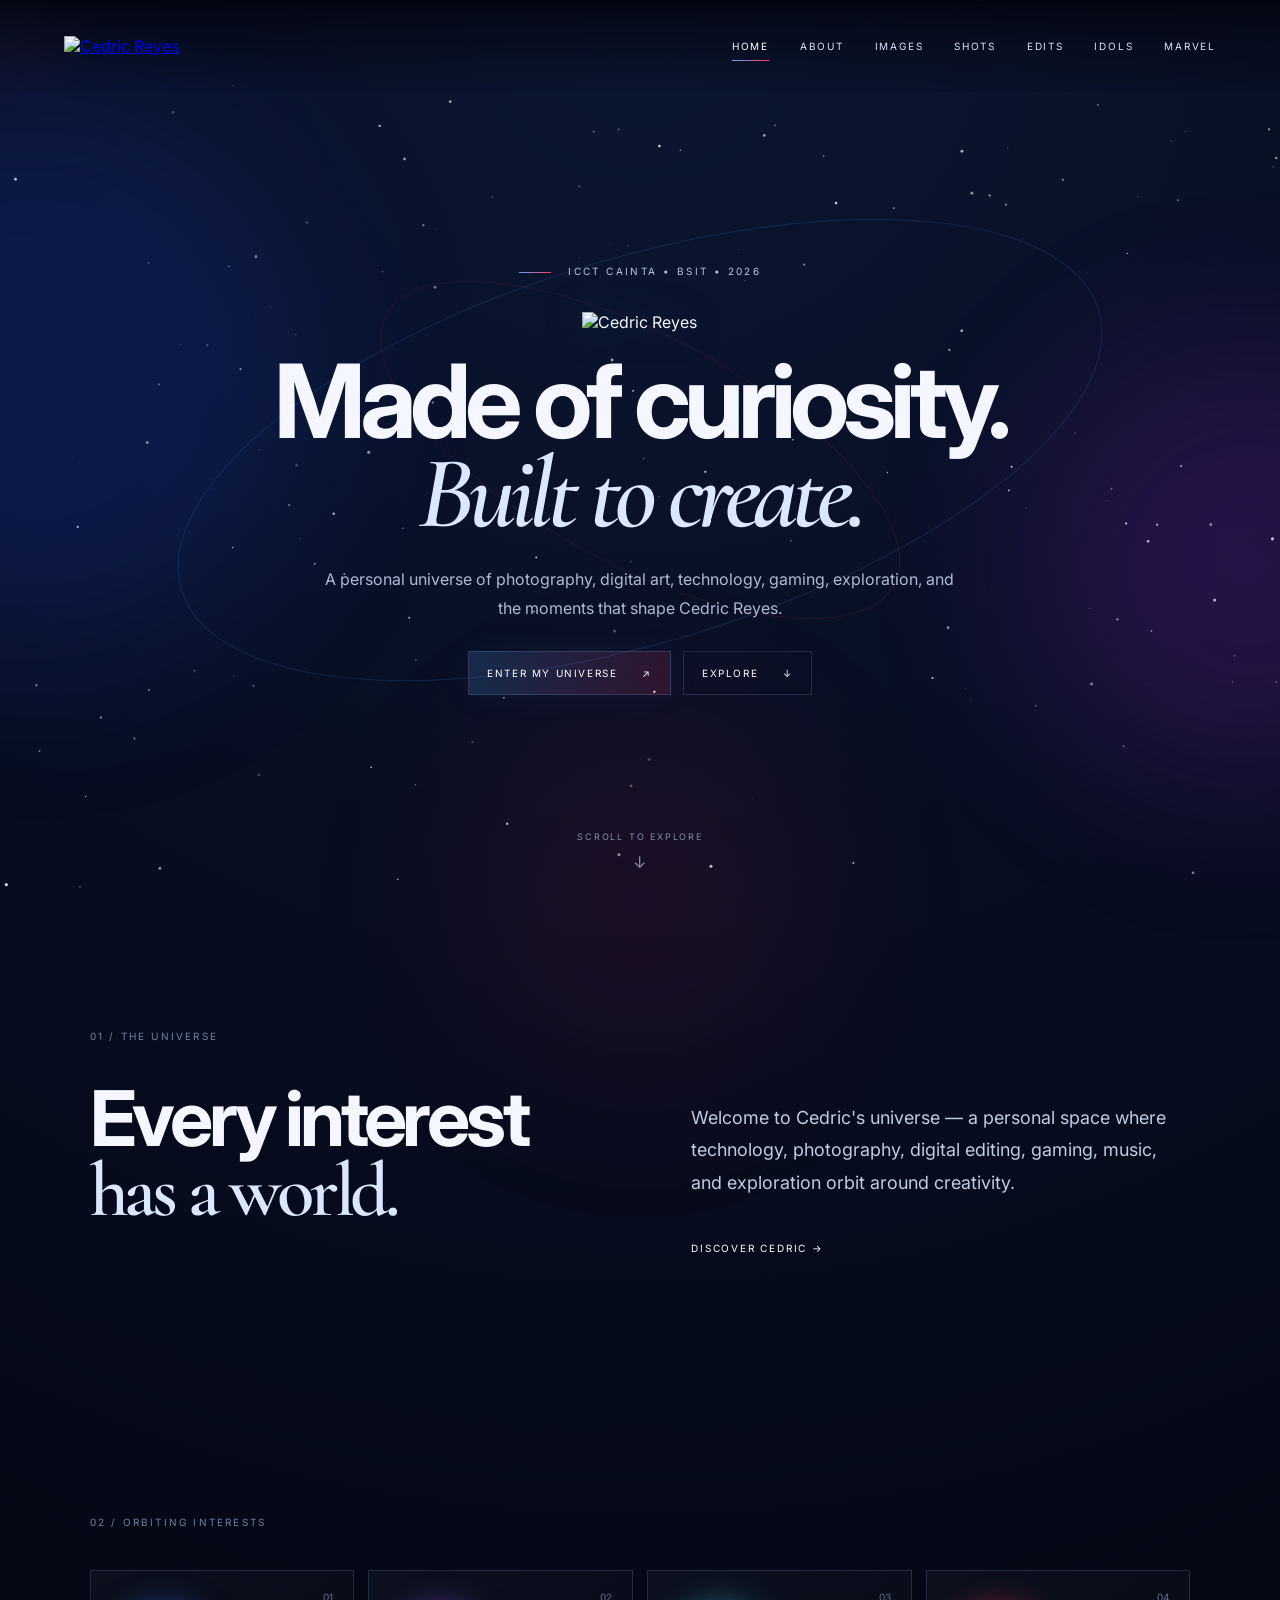
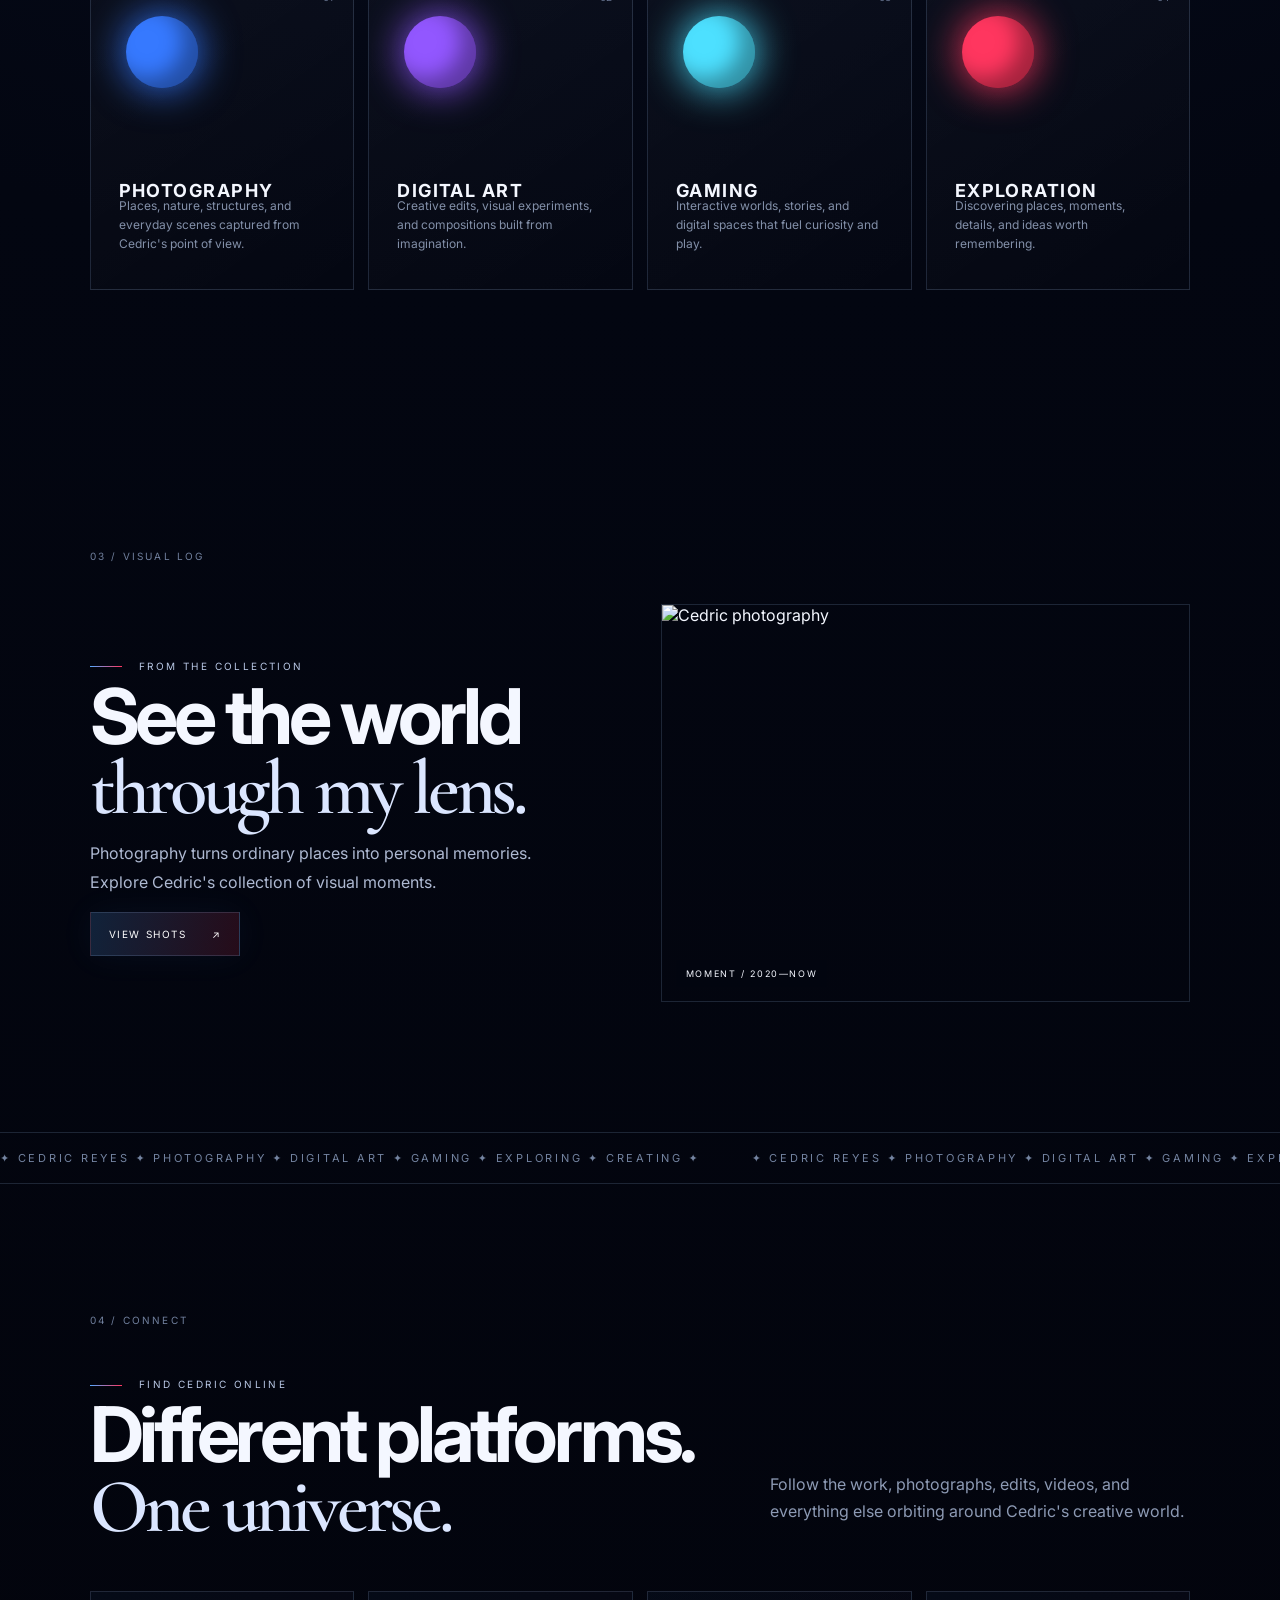
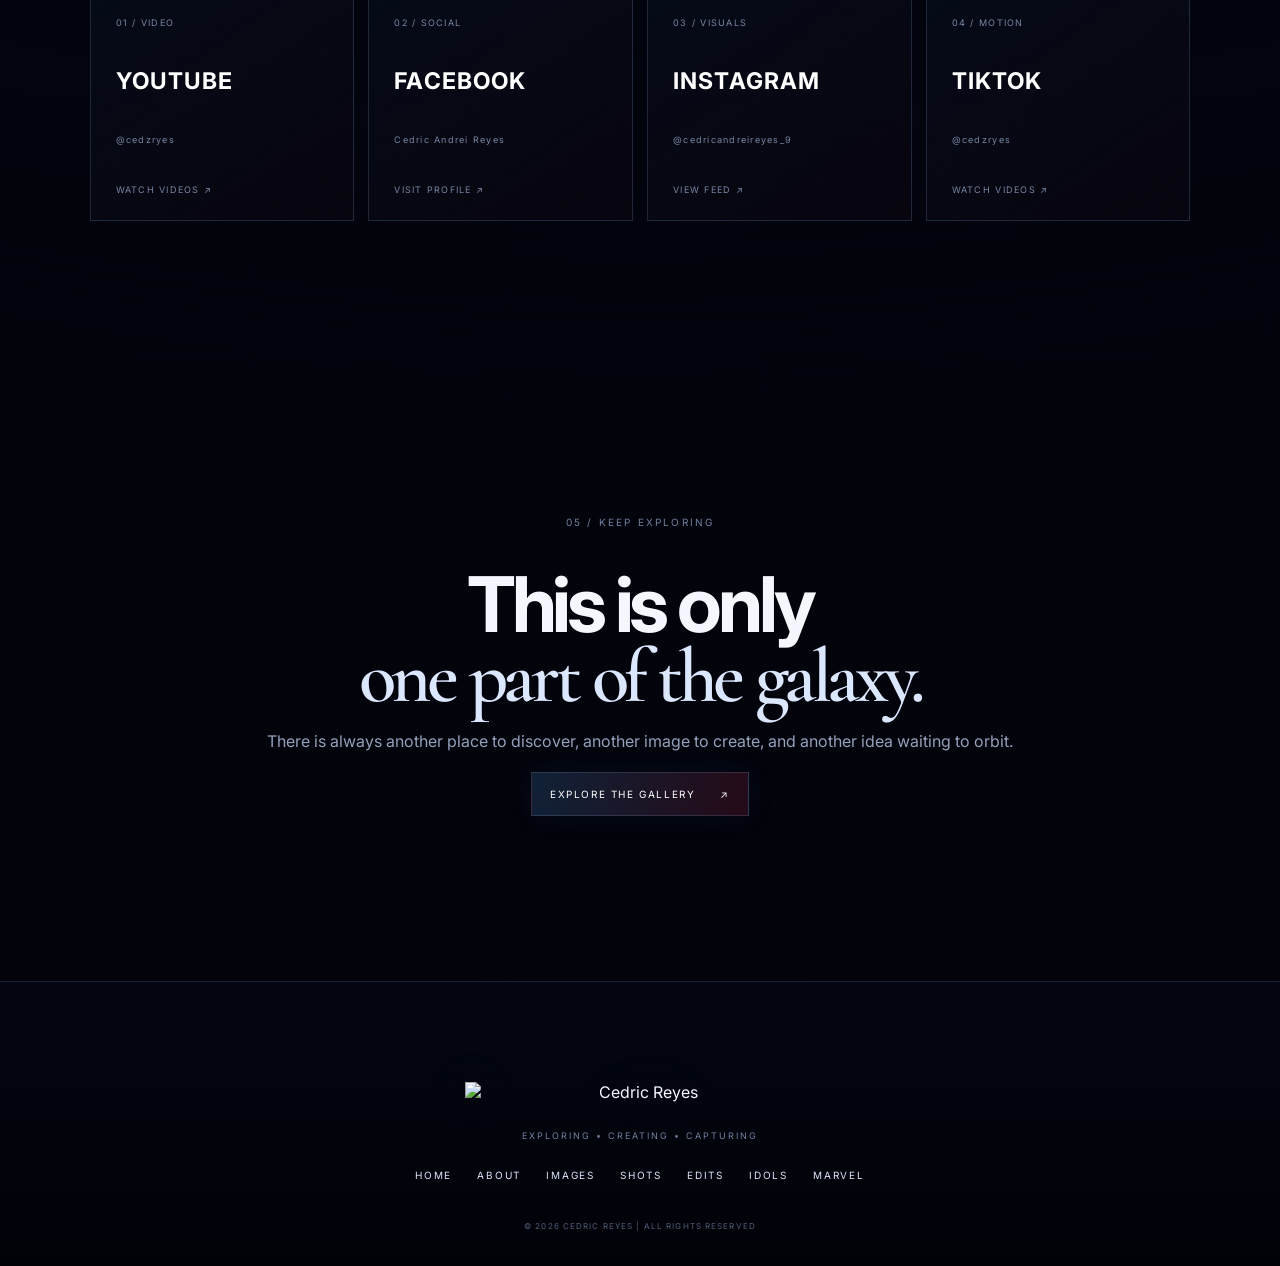
==== index.html @ 67eebc09 "Add files via upload" ====
<!doctype html>
<html lang="en">
<head>
<meta charset="utf-8"><meta name="viewport" content="width=device-width, initial-scale=1">
<meta name="theme-color" content="#030611">
<title>Universe — Cedric Reyes</title>
<meta name="description" content="Cedric Reyes — a cosmic portfolio of photography, digital edits, gaming, and creative work.">
<link rel="stylesheet" href="styles.css">
</head>
<body>
<canvas id="stars"></canvas>
<div class="nebula nebula-a"></div><div class="nebula nebula-b"></div><div class="nebula nebula-c"></div>
<div class="cursor-glow"></div>
<header class="site-header">
<a class="brand" href="index.html"><img src="assets/HEADER-LOGO.png" alt="Cedric Reyes"></a>
<button class="menu-toggle" aria-label="Open menu" aria-expanded="false"><span></span><span></span><span></span></button>
<nav class="nav"><a class="active" href="index.html">HOME</a>
<a class="" href="about.html">ABOUT</a>
<a class="" href="images.html">IMAGES</a>
<a class="" href="shots.html">SHOTS</a>
<a class="" href="edits.html">EDITS</a>
<a class="" href="idols.html">IDOLS</a>
<a class="" href="marvel.html">MARVEL</a></nav>
</header>
<main>
<section class="hero">
<div class="hero-orbit orbit-a"></div><div class="hero-orbit orbit-b"></div>
<div class="hero-content reveal">
<div class="eyebrow"><span></span> ICCT CAINTA • BSIT • 2026</div>
<div class="hero-logo-wrap"><img class="hero-logo" src="assets/HEADER-LOGO.png" alt="Cedric Reyes"></div>
<h1>Made of curiosity.<br><em>Built to create.</em></h1>
<p>A personal universe of photography, digital art, technology, gaming, exploration, and the moments that shape Cedric Reyes.</p>
<div class="hero-actions"><a class="btn btn-primary" href="about.html">ENTER MY UNIVERSE <span>↗</span></a><a class="btn btn-ghost" href="#explore">EXPLORE <span>↓</span></a></div>
</div><div class="scroll-cue">SCROLL TO EXPLORE <span>↓</span></div>
</section>
<section id="explore" class="section intro"><div class="section-kicker reveal">01 / THE UNIVERSE</div>
<div class="split"><div class="reveal"><h2>Every interest<br><span>has a world.</span></h2></div><div class="reveal"><p class="lead">Welcome to Cedric's universe — a personal space where technology, photography, digital editing, gaming, music, and exploration orbit around creativity.</p><a class="text-link" href="about.html">DISCOVER CEDRIC <span>→</span></a></div></div></section>
<section class="section constellation"><div class="section-kicker reveal">02 / ORBITING INTERESTS</div>
<div class="interest-grid">
<article class="interest-card tilt reveal"><div class="planet p-blue"></div><span>01</span><h3>PHOTOGRAPHY</h3><p>Places, nature, structures, and everyday scenes captured from Cedric's point of view.</p></article>
<article class="interest-card tilt reveal"><div class="planet p-purple"></div><span>02</span><h3>DIGITAL ART</h3><p>Creative edits, visual experiments, and compositions built from imagination.</p></article>
<article class="interest-card tilt reveal"><div class="planet p-cyan"></div><span>03</span><h3>GAMING</h3><p>Interactive worlds, stories, and digital spaces that fuel curiosity and play.</p></article>
<article class="interest-card tilt reveal"><div class="planet p-red"></div><span>04</span><h3>EXPLORATION</h3><p>Discovering places, moments, details, and ideas worth remembering.</p></article>
</div></section>
<section class="section feature-photo"><div class="section-kicker reveal">03 / VISUAL LOG</div><div class="feature-wrap">
<div class="feature-copy reveal"><p class="eyebrow"><span></span> FROM THE COLLECTION</p><h2>See the world<br><span>through my lens.</span></h2><p>Photography turns ordinary places into personal memories. Explore Cedric's collection of visual moments.</p><a class="btn btn-primary" href="shots.html">VIEW SHOTS <span>↗</span></a></div>
<div class="feature-image reveal tilt image-trigger" data-caption="CEDRIC / VISUAL LOG"><img src="assets/SHOTS/SHOTS (1).png" alt="Cedric photography"><div class="image-label">MOMENT / 2020—NOW</div></div>
</div></section>
<section class="marquee"><div>✦ CEDRIC REYES ✦ PHOTOGRAPHY ✦ DIGITAL ART ✦ GAMING ✦ EXPLORING ✦ CREATING ✦</div><div aria-hidden="true">✦ CEDRIC REYES ✦ PHOTOGRAPHY ✦ DIGITAL ART ✦ GAMING ✦ EXPLORING ✦ CREATING ✦</div></section>
<section class="section socials-section"><div class="section-kicker reveal">04 / CONNECT</div><div class="socials-heading reveal"><div><p class="eyebrow"><span></span> FIND CEDRIC ONLINE</p><h2>Different platforms.<br><span>One universe.</span></h2></div><p class="socials-lead">Follow the work, photographs, edits, videos, and everything else orbiting around Cedric's creative world.</p></div>
<div class="social-grid">
<a class="social-card tilt reveal" href="https://youtube.com/@cedzryes" target="_blank" rel="noopener"><span>01 / VIDEO</span><b>YOUTUBE</b><small>@cedzryes</small><i>WATCH VIDEOS ↗</i></a>
<a class="social-card tilt reveal" href="https://www.facebook.com/cedricandreireyes.9" target="_blank" rel="noopener"><span>02 / SOCIAL</span><b>FACEBOOK</b><small>Cedric Andrei Reyes</small><i>VISIT PROFILE ↗</i></a>
<a class="social-card tilt reveal" href="https://www.instagram.com/cedricandreireyes_9" target="_blank" rel="noopener"><span>03 / VISUALS</span><b>INSTAGRAM</b><small>@cedricandreireyes_9</small><i>VIEW FEED ↗</i></a>
<a class="social-card tilt reveal" href="https://www.tiktok.com/@cedzryes" target="_blank" rel="noopener"><span>04 / MOTION</span><b>TIKTOK</b><small>@cedzryes</small><i>WATCH VIDEOS ↗</i></a>
</div></section>
<section class="section closing"><div class="closing-inner reveal"><div class="section-kicker">05 / KEEP EXPLORING</div><h2>This is only<br><span>one part of the galaxy.</span></h2><p>There is always another place to discover, another image to create, and another idea waiting to orbit.</p><a class="btn btn-primary" href="images.html">EXPLORE THE GALLERY <span>↗</span></a></div></section>
</main>
<footer class="site-footer">
<div class="footer-orbit"></div>
<img class="footer-logo" src="assets/FOOTER LOGO TRANSPARENT.png" alt="Cedric Reyes">
<p>EXPLORING • CREATING • CAPTURING</p>
<div class="footer-nav"><a class="" href="index.html">HOME</a>
<a class="" href="about.html">ABOUT</a>
<a class="" href="images.html">IMAGES</a>
<a class="" href="shots.html">SHOTS</a>
<a class="" href="edits.html">EDITS</a>
<a class="" href="idols.html">IDOLS</a>
<a class="" href="marvel.html">MARVEL</a></div>
<small>© 2026 CEDRIC REYES | ALL RIGHTS RESERVED</small>
</footer>
<div class="lightbox" id="lightbox" aria-hidden="true">
<button class="lightbox-close" aria-label="Close">×</button>
<button class="lightbox-prev" aria-label="Previous">←</button>
<figure><img src="" alt=""><figcaption></figcaption></figure>
<button class="lightbox-next" aria-label="Next">→</button>
</div>
<script src="script.js"></script>
</body></html>
---- styles.css ----
@import url('https://fonts.googleapis.com/css2?family=Cormorant+Garamond:wght@500;600;700&family=Inter:wght@400;500;600;700;800&display=swap');
:root{--bg:#030611;--bg2:#071229;--text:#f4f7ff;--muted:#aeb9d2;--line:rgba(170,204,255,.16);--blue:#54a9ff;--cyan:#74e5ff;--purple:#9f7cff;--red:#ff365f;--gold:#c9a15b;--ease:cubic-bezier(.2,.75,.2,1)}
*{box-sizing:border-box}html{scroll-behavior:smooth}body{margin:0;background:radial-gradient(circle at 50% 0,#0b1631 0,#030611 42%,#02030a 100%);color:var(--text);font-family:Inter,system-ui,sans-serif;overflow-x:hidden}body:before{content:"";position:fixed;inset:0;pointer-events:none;background:linear-gradient(transparent 96%,rgba(84,169,255,.025) 100%);background-size:100% 5px;opacity:.35;z-index:4}
#stars{position:fixed;inset:0;width:100%;height:100%;z-index:-5}.nebula{position:fixed;border-radius:50%;filter:blur(90px);opacity:.16;pointer-events:none;z-index:-4}.nebula-a{width:45vw;height:45vw;background:#274eff;left:-20vw;top:10vh}.nebula-b{width:35vw;height:35vw;background:#c02cff;right:-15vw;top:38vh}.nebula-c{width:30vw;height:30vw;background:#ff164f;left:35vw;bottom:-15vw;opacity:.08}.cursor-glow{position:fixed;width:220px;height:220px;border-radius:50%;pointer-events:none;z-index:20;background:radial-gradient(circle,rgba(84,169,255,.11),rgba(255,54,95,.04),transparent 70%);transform:translate(-50%,-50%);mix-blend-mode:screen}
.site-header{position:fixed;top:0;left:0;right:0;height:92px;padding:0 5vw;display:flex;align-items:center;justify-content:space-between;background:linear-gradient(180deg,rgba(3,6,17,.94),rgba(3,6,17,.42),transparent);backdrop-filter:blur(12px);z-index:50}.brand{display:block;width:190px}.brand img{width:100%;display:block}.nav{display:flex;align-items:center;gap:clamp(16px,2.4vw,38px)}.nav a,.footer-nav a{font-size:10px;letter-spacing:.18em;color:#dce5fa;text-decoration:none;position:relative}.nav a:after{content:"";position:absolute;left:0;right:0;bottom:-9px;height:1px;background:linear-gradient(90deg,var(--blue),var(--red));transform:scaleX(0);transform-origin:center;transition:.3s}.nav a:hover:after,.nav a.active:after{transform:scaleX(1)}.nav a.active{color:white}.menu-toggle{display:none;background:none;border:0}.menu-toggle span{display:block;width:27px;height:1px;background:#fff;margin:6px}
.hero{min-height:100svh;display:grid;place-items:center;position:relative;padding:150px 7vw 90px;text-align:center;overflow:hidden}.hero-content{max-width:1000px;position:relative;z-index:2}.eyebrow{font-size:10px;letter-spacing:.24em;color:#b8c7e4;text-transform:uppercase}.eyebrow span{display:inline-block;width:32px;height:1px;background:linear-gradient(90deg,var(--blue),var(--red));vertical-align:middle;margin-right:12px}.hero-logo-wrap{width:min(620px,75vw);margin:35px auto 25px}.hero-logo{width:100%;filter:drop-shadow(0 0 22px rgba(84,169,255,.18))}.hero h1,.page-hero h1{font-size:clamp(48px,8vw,112px);line-height:.86;letter-spacing:-.06em;margin:20px 0}.hero h1 em,.page-hero h1 span,h2 span{font-family:"Cormorant Garamond",serif;font-weight:600;color:#dbe6ff}.hero p{max-width:650px;margin:28px auto;color:var(--muted);line-height:1.8}.hero-actions{display:flex;justify-content:center;gap:12px}.btn{display:inline-flex;gap:25px;align-items:center;padding:15px 18px;text-decoration:none;font-size:10px;letter-spacing:.16em;border:1px solid var(--line);color:white;transition:.35s var(--ease)}.btn-primary{background:linear-gradient(100deg,rgba(84,169,255,.18),rgba(255,54,95,.14));box-shadow:0 0 35px rgba(84,169,255,.06)}.btn:hover{transform:translateY(-4px);box-shadow:0 12px 50px rgba(84,169,255,.14),0 0 25px rgba(255,54,95,.08)}.scroll-cue{position:absolute;bottom:28px;left:50%;transform:translateX(-50%);font-size:9px;letter-spacing:.2em;color:#8190aa}.scroll-cue span{display:block;margin-top:10px;font-size:16px}
.hero-orbit{position:absolute;border:1px solid rgba(84,169,255,.15);border-radius:50%;pointer-events:none}.orbit-a{width:75vw;height:30vw;transform:rotate(-17deg);animation:orbitSpin 24s linear infinite}.orbit-b{width:45vw;height:18vw;transform:rotate(28deg);border-color:rgba(255,54,95,.11);animation:orbitSpin 18s linear infinite reverse}@keyframes orbitSpin{to{transform:rotate(360deg)}}
.section{padding:130px 7vw;position:relative}.section-kicker{font-size:10px;letter-spacing:.22em;color:#71809e;margin-bottom:42px}.split{display:grid;grid-template-columns:1fr 1fr;gap:8vw}.split h2,h2{font-size:clamp(42px,6vw,88px);line-height:.9;letter-spacing:-.055em;margin:0}.lead{font-size:18px;line-height:1.8;color:#c1cce1}.text-link{display:inline-block;margin-top:25px;color:#fff;text-decoration:none;font-size:10px;letter-spacing:.18em}.interest-grid{display:grid;grid-template-columns:repeat(4,1fr);gap:14px}.interest-card{min-height:320px;padding:28px;border:1px solid var(--line);background:linear-gradient(145deg,rgba(255,255,255,.035),rgba(255,255,255,.008));position:relative;overflow:hidden;transition:.5s var(--ease)}.interest-card:hover{border-color:rgba(84,169,255,.4);box-shadow:0 0 60px rgba(84,169,255,.08),inset 0 0 50px rgba(255,54,95,.025)}.interest-card>span{position:absolute;right:20px;top:20px;color:#64708b;font-size:10px}.interest-card h3{position:absolute;bottom:70px;left:28px;font-size:18px;letter-spacing:.08em}.interest-card p{position:absolute;left:28px;right:28px;bottom:24px;color:#8390a9;font-size:12px;line-height:1.6}.planet{width:72px;height:72px;border-radius:50%;position:absolute;top:45px;left:35px;box-shadow:inset -15px -10px 20px rgba(0,0,0,.35),0 0 40px currentColor}.p-blue{background:#3679ff;color:#3679ff}.p-purple{background:#9257ff;color:#9257ff}.p-cyan{background:#4de0ff;color:#4de0ff}.p-red{background:#ff365f;color:#ff365f}
.feature-wrap{display:grid;grid-template-columns:1fr 1.1fr;gap:7vw;align-items:center}.feature-copy p:not(.eyebrow){color:#aeb9d2;line-height:1.8}.feature-image{position:relative;border:1px solid var(--line);overflow:hidden}.feature-image img{width:100%;aspect-ratio:4/3;object-fit:cover;display:block;transition:1s var(--ease)}.feature-image:hover img{transform:scale(1.04)}.image-label{position:absolute;bottom:14px;left:14px;font-size:9px;letter-spacing:.18em;background:rgba(3,6,17,.75);padding:8px 10px}.marquee{overflow:hidden;border-block:1px solid var(--line);display:flex;white-space:nowrap;padding:18px 0;color:#7383a0;font-size:11px;letter-spacing:.25em}.marquee div{min-width:max-content;animation:marquee 24s linear infinite;padding-right:4vw}@keyframes marquee{to{transform:translateX(-100%)}}
.socials-heading{display:flex;justify-content:space-between;gap:5vw;align-items:end}.socials-lead{max-width:420px;color:#8d9ab4;line-height:1.7}.social-grid{display:grid;grid-template-columns:repeat(4,1fr);gap:14px;margin-top:50px}.social-card{min-height:230px;padding:25px;border:1px solid var(--line);color:#fff;text-decoration:none;display:flex;flex-direction:column;justify-content:space-between;background:linear-gradient(145deg,rgba(84,169,255,.045),rgba(255,54,95,.025));transition:.4s var(--ease)}.social-card:hover{border-color:rgba(255,54,95,.35);box-shadow:0 0 50px rgba(84,169,255,.08),0 0 50px rgba(255,54,95,.06)}.social-card span,.social-card i,.social-card small{font-size:9px;letter-spacing:.14em;color:#7887a3;font-style:normal}.social-card b{font-size:23px;letter-spacing:.05em}.closing{text-align:center;min-height:70vh;display:grid;place-items:center}.closing-inner{max-width:800px}.closing p{color:#94a1bb;line-height:1.8}.site-footer{position:relative;padding:100px 6vw 35px;text-align:center;border-top:1px solid var(--line);overflow:hidden;background:linear-gradient(180deg,#030611,#010208)}.footer-logo{width:min(350px,70vw);max-height:90px;object-fit:contain;margin:auto;display:block;filter:drop-shadow(0 0 25px rgba(84,169,255,.12))}.site-footer>p{font-size:9px;letter-spacing:.22em;color:#71809e;margin:28px 0}.footer-nav{display:flex;justify-content:center;gap:25px;flex-wrap:wrap}.site-footer small{display:block;margin-top:40px;color:#526079;font-size:8px;letter-spacing:.14em}
.page-hero{min-height:72vh;display:flex;align-items:end;padding:180px 7vw 90px;position:relative}.page-hero-copy{max-width:950px}.page-hero p{max-width:680px;color:#9eabc3;line-height:1.8;font-size:17px}.page-hero.compact{min-height:58vh}.about-profile{display:grid;grid-template-columns:.8fr 1.2fr;gap:8vw;align-items:center}.about-photo-placeholder{aspect-ratio:4/5;border:1px solid var(--line);display:grid;place-items:center;position:relative;overflow:hidden;background:radial-gradient(circle at 50% 40%,rgba(84,169,255,.13),transparent 45%),linear-gradient(140deg,rgba(255,255,255,.03),transparent)}.about-photo-placeholder:before{content:"";position:absolute;width:70%;aspect-ratio:1;border:1px solid rgba(84,169,255,.18);border-radius:50%;animation:orbitSpin 16s linear infinite}.about-photo-placeholder span{font-size:11px;letter-spacing:.25em}.about-photo-placeholder small{position:absolute;bottom:25px;color:#687894;font-size:8px;letter-spacing:.18em}.scan{position:absolute;left:0;right:0;height:1px;background:linear-gradient(90deg,transparent,var(--red),var(--blue),transparent);animation:scan 4s ease-in-out infinite}@keyframes scan{0%,100%{top:10%;opacity:0}20%,80%{opacity:1}50%{top:90%}}.about-info h2{margin:20px 0}.fact-grid{display:grid;grid-template-columns:1fr 1fr;gap:1px;background:var(--line);margin-top:35px}.fact-grid div{background:#050916;padding:18px}.fact-grid small{display:block;color:#61708e;font-size:8px;letter-spacing:.18em;margin-bottom:8px}.fact-grid b{font-size:12px}.tag-cloud{display:flex;gap:10px;flex-wrap:wrap}.tag-cloud span{border:1px solid var(--line);padding:16px 20px;color:#b8c5dc;font-size:10px;letter-spacing:.16em;background:rgba(255,255,255,.02)}
.gallery-section{padding-top:20px}.gallery-grid{display:grid;grid-template-columns:repeat(3,1fr);gap:14px}.gallery-card{margin:0;position:relative;overflow:hidden;border:1px solid var(--line);background:#050814;min-height:300px}.gallery-card img{width:100%;height:100%;min-height:300px;object-fit:cover;display:block;transition:1s var(--ease)}.gallery-card:hover img{transform:scale(1.06)}.gallery-card:after{content:"";position:absolute;inset:-30%;background:linear-gradient(110deg,transparent 40%,rgba(84,169,255,.18) 48%,rgba(255,54,95,.16) 52%,transparent 60%);transform:translateX(-70%) rotate(8deg);transition:.9s}.gallery-card:hover:after{transform:translateX(70%) rotate(8deg)}.gallery-card figcaption{position:absolute;left:16px;right:16px;bottom:14px;z-index:2;display:flex;justify-content:space-between;align-items:end;text-shadow:0 2px 15px #000}.gallery-card figcaption span{font-size:8px;letter-spacing:.15em;color:#c3cee3}.gallery-card figcaption b{font-size:13px}.marvel-grid .gallery-card:first-child{grid-column:span 2;grid-row:span 2}.marvel-grid .gallery-card:first-child img{min-height:620px}.idols-hero{align-items:center}.idols-hero-art{width:min(760px,85vw);margin:45px auto 0;border:1px solid var(--line);overflow:hidden}.idols-hero-art img{width:100%;display:block}.idols-duo{display:grid;grid-template-columns:1fr 1fr;gap:14px;margin-top:60px}.idol-card{position:relative;min-height:650px;overflow:hidden;border:1px solid var(--line)}.idol-card img{position:absolute;inset:0;width:100%;height:100%;object-fit:cover;transition:1s var(--ease)}.idol-card:after{content:"";position:absolute;inset:0;background:linear-gradient(180deg,transparent 35%,rgba(0,0,0,.85));}.idol-card:hover img{transform:scale(1.04)}.idol-card>div{position:absolute;z-index:2;left:30px;right:30px;bottom:28px}.idol-card span{font-size:9px;letter-spacing:.16em;color:#a9b6cc}.idol-card h3{font-size:clamp(42px,5vw,75px);line-height:.8;letter-spacing:-.05em;margin:18px 0}.idol-card h3 em{font-family:"Cormorant Garamond",serif;color:#d9e2f5}.idol-card p{color:#a9b6cc;line-height:1.6;max-width:500px}.idol-quote{min-height:65vh;display:grid;place-items:center;text-align:center}.idol-quote blockquote{font-family:"Cormorant Garamond",serif;font-size:clamp(45px,7vw,95px);line-height:.9;margin:20px 0}.idol-quote em{color:#d9e2f5}.idol-quote p{color:#8e9bb3}
.lightbox{position:fixed;inset:0;background:rgba(1,3,10,.94);backdrop-filter:blur(18px);display:none;place-items:center;z-index:100;padding:50px}.lightbox.open{display:grid;animation:fadeIn .25s ease}.lightbox figure{max-width:90vw;max-height:86vh;margin:0;position:relative}.lightbox img{max-width:90vw;max-height:80vh;display:block;object-fit:contain;box-shadow:0 0 0 1px rgba(84,169,255,.2),0 0 70px rgba(84,169,255,.13),0 0 70px rgba(255,54,95,.1)}.lightbox figcaption{text-align:center;color:#b9c6dd;font-size:10px;letter-spacing:.16em;margin-top:15px}.lightbox button{position:absolute;border:1px solid var(--line);background:rgba(3,6,17,.7);color:#fff;width:44px;height:44px;z-index:3;cursor:pointer}.lightbox-close{right:25px;top:25px;font-size:26px}.lightbox-prev{left:25px;top:50%;font-size:20px}.lightbox-next{right:25px;top:50%;font-size:20px}
.reveal{opacity:0;transform:translateY(35px);transition:1s var(--ease)}.reveal.visible{opacity:1;transform:none}.tilt{transform-style:preserve-3d}.clicked{animation:energyClick .7s ease both}@keyframes energyClick{0%{filter:drop-shadow(0 0 0 rgba(84,169,255,0))}25%{filter:drop-shadow(-8px 0 24px rgba(84,169,255,.85)) drop-shadow(8px 0 24px rgba(255,54,95,.75));transform:scale(1.025)}60%{filter:drop-shadow(-14px 0 48px rgba(84,169,255,.65)) drop-shadow(14px 0 48px rgba(255,54,95,.6));transform:scale(1.01)}100%{filter:none;transform:none}}
@media(max-width:1000px){.nav{gap:16px}.brand{width:155px}.interest-grid,.social-grid{grid-template-columns:1fr 1fr}.gallery-grid{grid-template-columns:1fr 1fr}.about-profile{grid-template-columns:1fr}.feature-wrap{grid-template-columns:1fr}.socials-heading{display:block}.socials-lead{margin-top:25px}}
@media(max-width:680px){.site-header{height:100px;padding:0 20px}.brand{width:205px;max-width:72vw}.menu-toggle{display:block;z-index:3}.nav{position:fixed;inset:0;background:rgba(2,4,12,.97);display:flex;flex-direction:column;justify-content:center;align-items:center;gap:25px;transform:translateY(-100%);transition:.5s var(--ease)}.nav.open{transform:none}.nav a{font-size:14px}.hero{padding:155px 24px 80px}.hero-logo-wrap{width:90vw}.hero h1{font-size:56px}.hero p{font-size:14px}.section{padding:90px 22px}.split,.interest-grid,.social-grid,.gallery-grid,.idols-duo{grid-template-columns:1fr}.interest-card{min-height:280px}.feature-wrap{gap:40px}.page-hero{min-height:62vh;padding:150px 22px 70px}.page-hero h1{font-size:56px}.about-photo{order:2}.fact-grid{grid-template-columns:1fr}.gallery-card,.gallery-card img{min-height:380px}.marvel-grid .gallery-card:first-child{grid-column:auto;grid-row:auto}.marvel-grid .gallery-card:first-child img{min-height:380px}.idol-card{min-height:560px}.lightbox{padding:20px}.lightbox-prev{left:10px}.lightbox-next{right:10px}.lightbox-close{right:10px;top:10px}}
@media(prefers-reduced-motion:reduce){*,*:before,*:after{animation-duration:.01ms!important;transition-duration:.01ms!important;scroll-behavior:auto!important}}
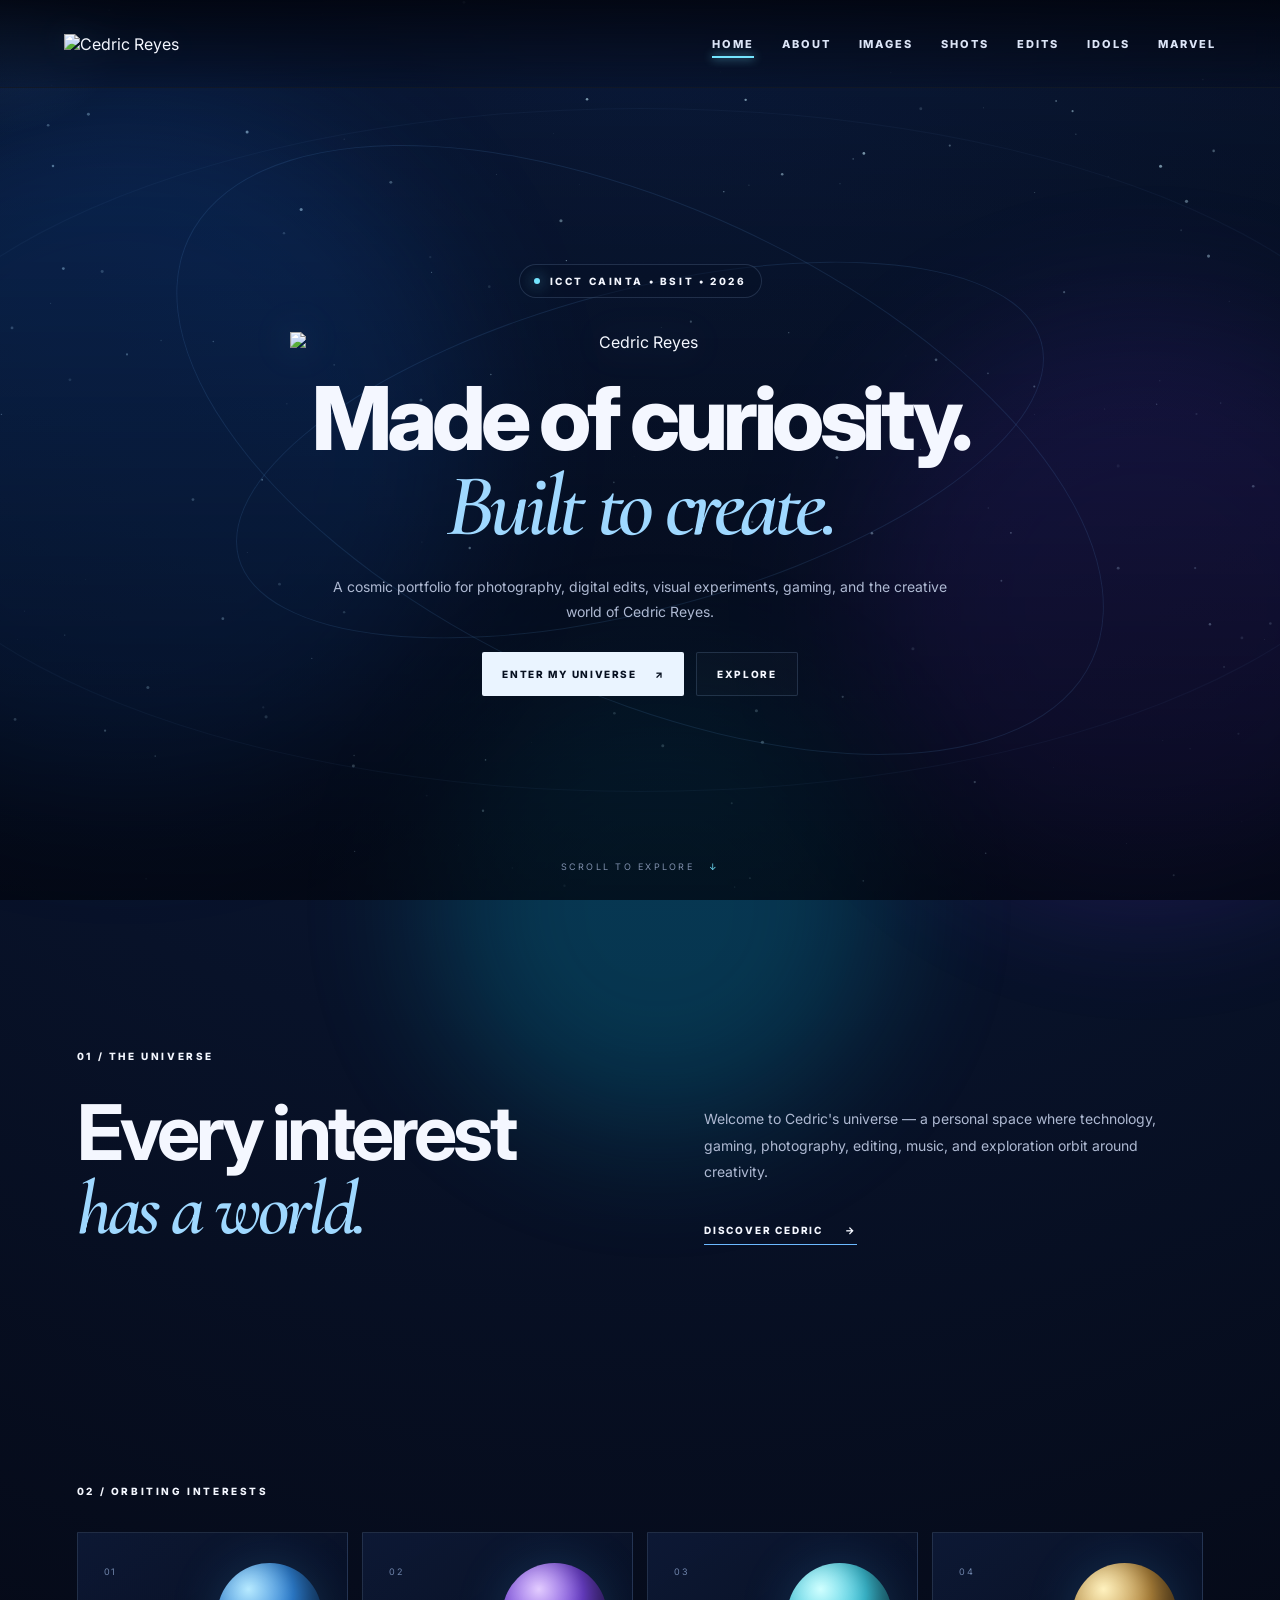
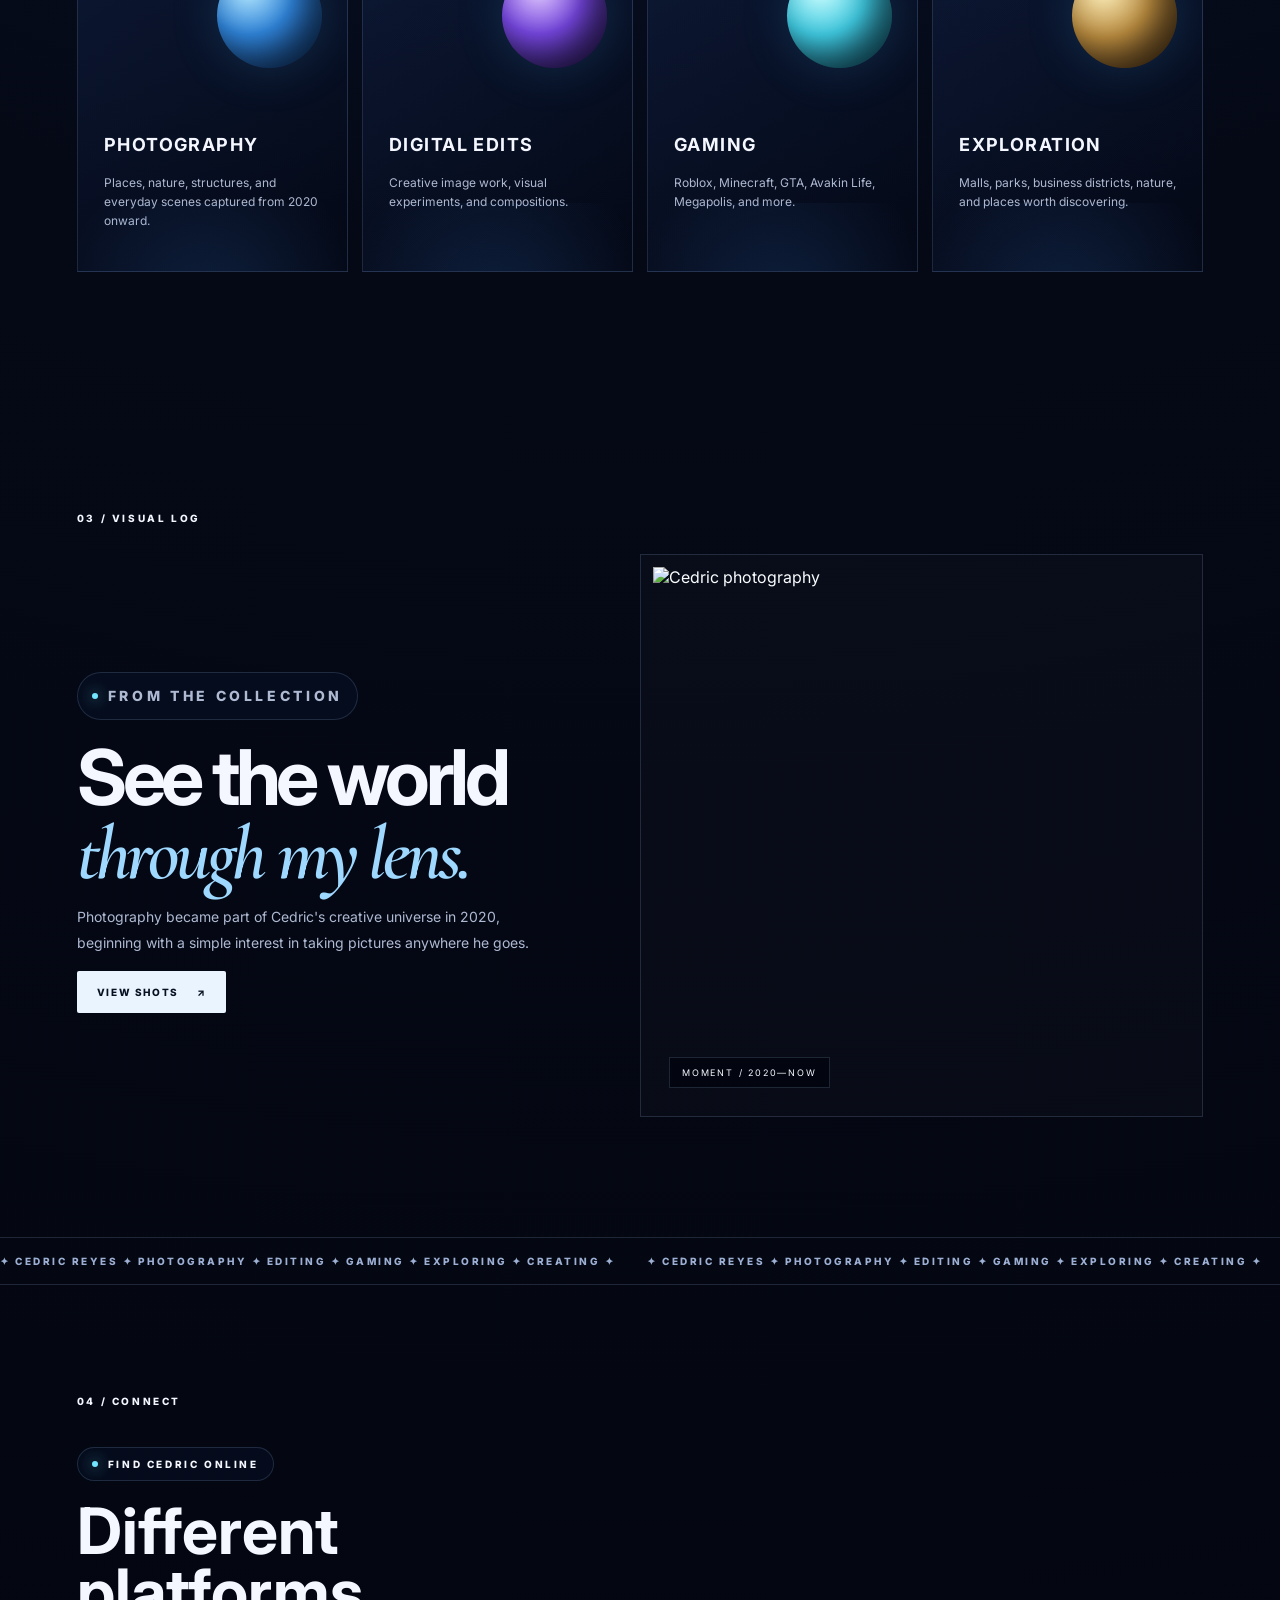
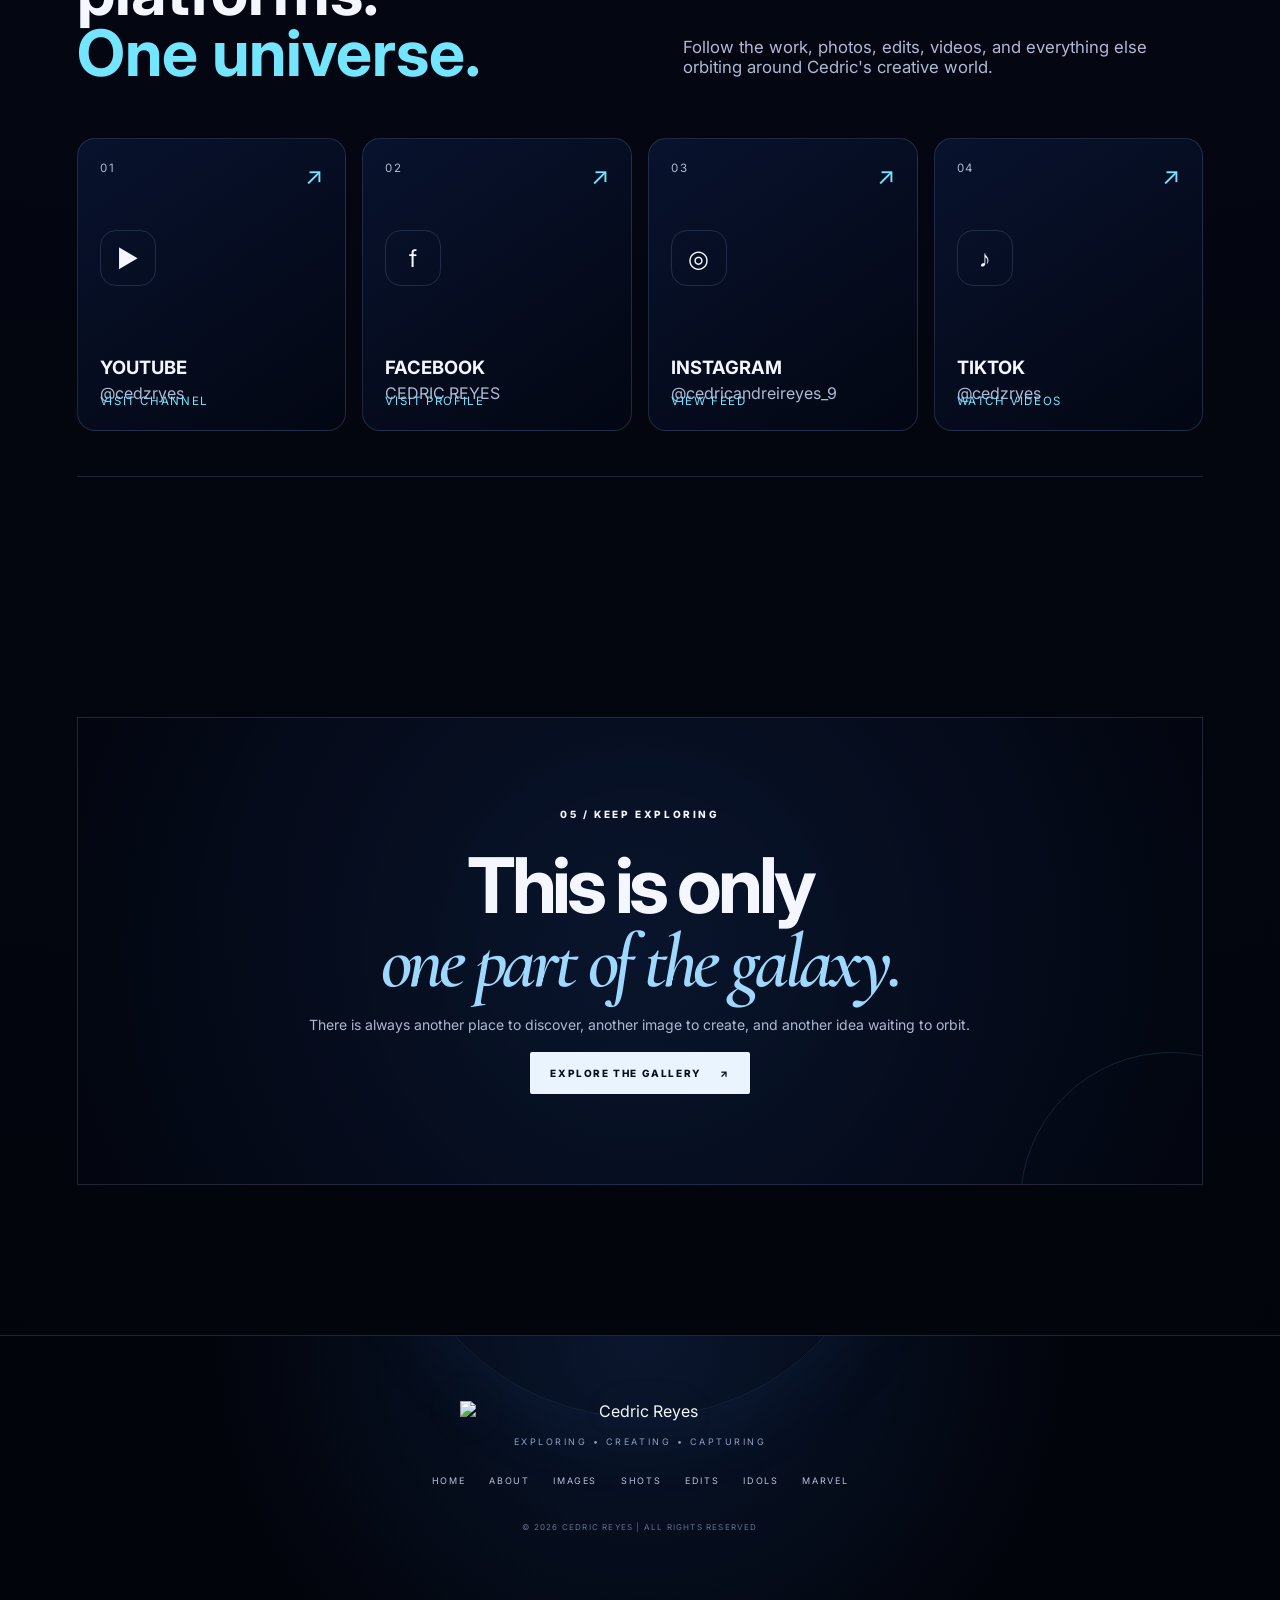
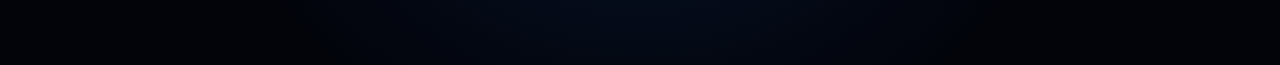
==== commit 2aa6354d: "Add files via upload" ====
--- a/index.html
+++ b/index.html
@@ -1,9 +1,10 @@
 <!doctype html>
 <html lang="en">
 <head>
-<meta charset="utf-8"><meta name="viewport" content="width=device-width, initial-scale=1">
-<meta name="theme-color" content="#030611">
-<title>Universe — Cedric Reyes</title>
+<meta charset="utf-8">
+<meta name="viewport" content="width=device-width, initial-scale=1">
+<meta name="theme-color" content="#050816">
+<title>Cedric Reyes — Universe</title>
 <meta name="description" content="Cedric Reyes — a cosmic portfolio of photography, digital edits, gaming, and creative work.">
 <link rel="stylesheet" href="styles.css">
 </head>
@@ -11,69 +12,147 @@
 <canvas id="stars"></canvas>
 <div class="nebula nebula-a"></div><div class="nebula nebula-b"></div><div class="nebula nebula-c"></div>
 <div class="cursor-glow"></div>
+
 <header class="site-header">
-<a class="brand" href="index.html"><img src="assets/HEADER-LOGO.png" alt="Cedric Reyes"></a>
-<button class="menu-toggle" aria-label="Open menu" aria-expanded="false"><span></span><span></span><span></span></button>
-<nav class="nav"><a class="active" href="index.html">HOME</a>
-<a class="" href="about.html">ABOUT</a>
-<a class="" href="images.html">IMAGES</a>
-<a class="" href="shots.html">SHOTS</a>
-<a class="" href="edits.html">EDITS</a>
-<a class="" href="idols.html">IDOLS</a>
-<a class="" href="marvel.html">MARVEL</a></nav>
+  <a class="brand" href="index.html" aria-label="Cedric Reyes home">
+    <img src="assets/header-logo.svg" alt="Cedric Reyes">
+  </a>
+  <button class="menu-toggle" aria-label="Open menu" aria-expanded="false"><span></span><span></span><span></span></button>
+  <nav class="nav">
+    <a class="active" href="index.html">HOME</a>
+    <a href="about.html">ABOUT</a>
+    <a href="images.html">IMAGES</a>
+    <a href="shots.html">SHOTS</a>
+    <a href="edits.html">EDITS</a>
+    <a href="idols.html">IDOLS</a>
+    <a href="marvel.html">MARVEL</a>
+  </nav>
 </header>
+
 <main>
 <section class="hero">
-<div class="hero-orbit orbit-a"></div><div class="hero-orbit orbit-b"></div>
-<div class="hero-content reveal">
-<div class="eyebrow"><span></span> ICCT CAINTA • BSIT • 2026</div>
-<div class="hero-logo-wrap"><img class="hero-logo" src="assets/HEADER-LOGO.png" alt="Cedric Reyes"></div>
-<h1>Made of curiosity.<br><em>Built to create.</em></h1>
-<p>A personal universe of photography, digital art, technology, gaming, exploration, and the moments that shape Cedric Reyes.</p>
-<div class="hero-actions"><a class="btn btn-primary" href="about.html">ENTER MY UNIVERSE <span>↗</span></a><a class="btn btn-ghost" href="#explore">EXPLORE <span>↓</span></a></div>
-</div><div class="scroll-cue">SCROLL TO EXPLORE <span>↓</span></div>
+  <div class="hero-orbit orbit-1"></div><div class="hero-orbit orbit-2"></div>
+  <div class="hero-content reveal">
+    <div class="eyebrow"><span></span> ICCT CAINTA • BSIT • 2026</div>
+    <img class="hero-logo" src="assets/header-logo.svg" alt="Cedric Reyes">
+    <h1>Made of curiosity.<br><em>Built to create.</em></h1>
+    <p>A cosmic portfolio for photography, digital edits, visual experiments, gaming, and the creative world of Cedric Reyes.</p>
+    <div class="hero-actions">
+      <a class="btn btn-primary" href="about.html">ENTER MY UNIVERSE <span>↗</span></a>
+      <a class="btn btn-ghost" href="#explore">EXPLORE</a>
+    </div>
+  </div>
+  <div class="scroll-cue">SCROLL TO EXPLORE <span>↓</span></div>
 </section>
-<section id="explore" class="section intro"><div class="section-kicker reveal">01 / THE UNIVERSE</div>
-<div class="split"><div class="reveal"><h2>Every interest<br><span>has a world.</span></h2></div><div class="reveal"><p class="lead">Welcome to Cedric's universe — a personal space where technology, photography, digital editing, gaming, music, and exploration orbit around creativity.</p><a class="text-link" href="about.html">DISCOVER CEDRIC <span>→</span></a></div></div></section>
-<section class="section constellation"><div class="section-kicker reveal">02 / ORBITING INTERESTS</div>
-<div class="interest-grid">
-<article class="interest-card tilt reveal"><div class="planet p-blue"></div><span>01</span><h3>PHOTOGRAPHY</h3><p>Places, nature, structures, and everyday scenes captured from Cedric's point of view.</p></article>
-<article class="interest-card tilt reveal"><div class="planet p-purple"></div><span>02</span><h3>DIGITAL ART</h3><p>Creative edits, visual experiments, and compositions built from imagination.</p></article>
-<article class="interest-card tilt reveal"><div class="planet p-cyan"></div><span>03</span><h3>GAMING</h3><p>Interactive worlds, stories, and digital spaces that fuel curiosity and play.</p></article>
-<article class="interest-card tilt reveal"><div class="planet p-red"></div><span>04</span><h3>EXPLORATION</h3><p>Discovering places, moments, details, and ideas worth remembering.</p></article>
-</div></section>
-<section class="section feature-photo"><div class="section-kicker reveal">03 / VISUAL LOG</div><div class="feature-wrap">
-<div class="feature-copy reveal"><p class="eyebrow"><span></span> FROM THE COLLECTION</p><h2>See the world<br><span>through my lens.</span></h2><p>Photography turns ordinary places into personal memories. Explore Cedric's collection of visual moments.</p><a class="btn btn-primary" href="shots.html">VIEW SHOTS <span>↗</span></a></div>
-<div class="feature-image reveal tilt image-trigger" data-caption="CEDRIC / VISUAL LOG"><img src="assets/SHOTS/SHOTS (1).png" alt="Cedric photography"><div class="image-label">MOMENT / 2020—NOW</div></div>
-</div></section>
-<section class="marquee"><div>✦ CEDRIC REYES ✦ PHOTOGRAPHY ✦ DIGITAL ART ✦ GAMING ✦ EXPLORING ✦ CREATING ✦</div><div aria-hidden="true">✦ CEDRIC REYES ✦ PHOTOGRAPHY ✦ DIGITAL ART ✦ GAMING ✦ EXPLORING ✦ CREATING ✦</div></section>
-<section class="section socials-section"><div class="section-kicker reveal">04 / CONNECT</div><div class="socials-heading reveal"><div><p class="eyebrow"><span></span> FIND CEDRIC ONLINE</p><h2>Different platforms.<br><span>One universe.</span></h2></div><p class="socials-lead">Follow the work, photographs, edits, videos, and everything else orbiting around Cedric's creative world.</p></div>
-<div class="social-grid">
-<a class="social-card tilt reveal" href="https://youtube.com/@cedzryes" target="_blank" rel="noopener"><span>01 / VIDEO</span><b>YOUTUBE</b><small>@cedzryes</small><i>WATCH VIDEOS ↗</i></a>
-<a class="social-card tilt reveal" href="https://www.facebook.com/cedricandreireyes.9" target="_blank" rel="noopener"><span>02 / SOCIAL</span><b>FACEBOOK</b><small>Cedric Andrei Reyes</small><i>VISIT PROFILE ↗</i></a>
-<a class="social-card tilt reveal" href="https://www.instagram.com/cedricandreireyes_9" target="_blank" rel="noopener"><span>03 / VISUALS</span><b>INSTAGRAM</b><small>@cedricandreireyes_9</small><i>VIEW FEED ↗</i></a>
-<a class="social-card tilt reveal" href="https://www.tiktok.com/@cedzryes" target="_blank" rel="noopener"><span>04 / MOTION</span><b>TIKTOK</b><small>@cedzryes</small><i>WATCH VIDEOS ↗</i></a>
-</div></section>
-<section class="section closing"><div class="closing-inner reveal"><div class="section-kicker">05 / KEEP EXPLORING</div><h2>This is only<br><span>one part of the galaxy.</span></h2><p>There is always another place to discover, another image to create, and another idea waiting to orbit.</p><a class="btn btn-primary" href="images.html">EXPLORE THE GALLERY <span>↗</span></a></div></section>
+
+<section id="explore" class="section intro">
+  <div class="section-kicker reveal">01 / THE UNIVERSE</div>
+  <div class="split">
+    <div class="reveal">
+      <h2>Every interest<br><span>has a world.</span></h2>
+    </div>
+    <div class="reveal">
+      <p class="lead">Welcome to Cedric's universe — a personal space where technology, gaming, photography, editing, music, and exploration orbit around creativity.</p>
+      <a class="text-link" href="about.html">DISCOVER CEDRIC <span>→</span></a>
+    </div>
+  </div>
+</section>
+
+<section class="section constellation">
+  <div class="section-kicker reveal">02 / ORBITING INTERESTS</div>
+  <div class="interest-grid">
+    <article class="interest-card tilt reveal"><div class="planet planet-blue"></div><span>01</span><h3>PHOTOGRAPHY</h3><p>Places, nature, structures, and everyday scenes captured from 2020 onward.</p></article>
+    <article class="interest-card tilt reveal"><div class="planet planet-purple"></div><span>02</span><h3>DIGITAL EDITS</h3><p>Creative image work, visual experiments, and compositions.</p></article>
+    <article class="interest-card tilt reveal"><div class="planet planet-cyan"></div><span>03</span><h3>GAMING</h3><p>Roblox, Minecraft, GTA, Avakin Life, Megapolis, and more.</p></article>
+    <article class="interest-card tilt reveal"><div class="planet planet-gold"></div><span>04</span><h3>EXPLORATION</h3><p>Malls, parks, business districts, nature, and places worth discovering.</p></article>
+  </div>
+</section>
+
+<section class="section feature-photo">
+  <div class="section-kicker reveal">03 / VISUAL LOG</div>
+  <div class="feature-wrap">
+    <div class="feature-copy reveal">
+      <p class="eyebrow"><span></span> FROM THE COLLECTION</p>
+      <h2>See the world<br><span>through my lens.</span></h2>
+      <p>Photography became part of Cedric's creative universe in 2020, beginning with a simple interest in taking pictures anywhere he goes.</p>
+      <a class="btn btn-primary" href="shots.html">VIEW SHOTS <span>↗</span></a>
+    </div>
+    <div class="feature-image reveal tilt">
+      <img src="assets/feature.png" alt="Cedric photography">
+      <div class="image-label">MOMENT / 2020—NOW</div>
+    </div>
+  </div>
+</section>
+
+<section class="marquee"><div>✦ CEDRIC REYES ✦ PHOTOGRAPHY ✦ EDITING ✦ GAMING ✦ EXPLORING ✦ CREATING ✦</div><div aria-hidden="true">✦ CEDRIC REYES ✦ PHOTOGRAPHY ✦ EDITING ✦ GAMING ✦ EXPLORING ✦ CREATING ✦</div></section>
+
+<section class="section socials-section" id="connect">
+  <div class="section-kicker reveal">04 / CONNECT</div>
+  <div class="socials-heading reveal">
+    <div>
+      <p class="eyebrow"><span></span> FIND CEDRIC ONLINE</p>
+      <h2>Different platforms.<br><span>One universe.</span></h2>
+    </div>
+    <p class="socials-lead">Follow the work, photos, edits, videos, and everything else orbiting around Cedric's creative world.</p>
+  </div>
+
+  <div class="social-grid">
+    <a class="social-card social-youtube reveal tilt" href="https://youtube.com/@cedzryes" target="_blank" rel="noopener noreferrer">
+      <div class="social-card-top"><span class="social-index">01</span><span class="social-arrow">↗</span></div>
+      <div class="social-icon" aria-hidden="true">▶</div>
+      <h3>YOUTUBE</h3>
+      <p>@cedzryes</p>
+      <span class="social-visit">VISIT CHANNEL</span>
+    </a>
+
+    <a class="social-card social-facebook reveal tilt" href="https://www.facebook.com/cedricandreireyes.9" target="_blank" rel="noopener noreferrer">
+      <div class="social-card-top"><span class="social-index">02</span><span class="social-arrow">↗</span></div>
+      <div class="social-icon" aria-hidden="true">f</div>
+      <h3>FACEBOOK</h3>
+      <p>CEDRIC REYES</p>
+      <span class="social-visit">VISIT PROFILE</span>
+    </a>
+
+    <a class="social-card social-instagram reveal tilt" href="https://www.instagram.com/cedricandreireyes_9" target="_blank" rel="noopener noreferrer">
+      <div class="social-card-top"><span class="social-index">03</span><span class="social-arrow">↗</span></div>
+      <div class="social-icon" aria-hidden="true">◎</div>
+      <h3>INSTAGRAM</h3>
+      <p>@cedricandreireyes_9</p>
+      <span class="social-visit">VIEW FEED</span>
+    </a>
+
+    <a class="social-card social-tiktok reveal tilt" href="https://www.tiktok.com/@cedzryes" target="_blank" rel="noopener noreferrer">
+      <div class="social-card-top"><span class="social-index">04</span><span class="social-arrow">↗</span></div>
+      <div class="social-icon" aria-hidden="true">♪</div>
+      <h3>TIKTOK</h3>
+      <p>@cedzryes</p>
+      <span class="social-visit">WATCH VIDEOS</span>
+    </a>
+  </div>
+
+  <div class="social-orbit-line" aria-hidden="true"><span></span><i></i><span></span></div>
+</section>
+
+<section class="section closing">
+  <div class="closing-inner reveal">
+    <div class="section-kicker">05 / KEEP EXPLORING</div>
+
+    <h2>This is only<br><span>one part of the galaxy.</span></h2>
+    <p>There is always another place to discover, another image to create, and another idea waiting to orbit.</p>
+    <a class="btn btn-primary" href="images.html">EXPLORE THE GALLERY <span>↗</span></a>
+  </div>
+</section>
 </main>
+
 <footer class="site-footer">
-<div class="footer-orbit"></div>
-<img class="footer-logo" src="assets/FOOTER LOGO TRANSPARENT.png" alt="Cedric Reyes">
-<p>EXPLORING • CREATING • CAPTURING</p>
-<div class="footer-nav"><a class="" href="index.html">HOME</a>
-<a class="" href="about.html">ABOUT</a>
-<a class="" href="images.html">IMAGES</a>
-<a class="" href="shots.html">SHOTS</a>
-<a class="" href="edits.html">EDITS</a>
-<a class="" href="idols.html">IDOLS</a>
-<a class="" href="marvel.html">MARVEL</a></div>
-<small>© 2026 CEDRIC REYES | ALL RIGHTS RESERVED</small>
+  <div class="footer-stars"></div>
+  <img class="footer-logo" src="assets/footer-logo.svg" alt="Cedric Reyes">
+  <p>EXPLORING • CREATING • CAPTURING</p>
+  <div class="footer-nav"><a href="index.html">HOME</a><a href="about.html">ABOUT</a><a href="images.html">IMAGES</a><a href="shots.html">SHOTS</a><a href="edits.html">EDITS</a><a href="idols.html">IDOLS</a><a href="marvel.html">MARVEL</a></div>
+  <small>© 2026 CEDRIC REYES | ALL RIGHTS RESERVED</small>
 </footer>
-<div class="lightbox" id="lightbox" aria-hidden="true">
-<button class="lightbox-close" aria-label="Close">×</button>
-<button class="lightbox-prev" aria-label="Previous">←</button>
-<figure><img src="" alt=""><figcaption></figcaption></figure>
-<button class="lightbox-next" aria-label="Next">→</button>
-</div>
+
+<div class="lightbox" id="lightbox"><button class="lightbox-close">×</button><img src="" alt=""><div class="lightbox-caption"></div></div>
 <script src="script.js"></script>
-</body></html>+</body>
+</html>
--- a/styles.css
+++ b/styles.css
@@ -1,18 +1,2011 @@
-
 @import url('https://fonts.googleapis.com/css2?family=Cormorant+Garamond:wght@500;600;700&family=Inter:wght@400;500;600;700;800&display=swap');
-:root{--bg:#030611;--bg2:#071229;--text:#f4f7ff;--muted:#aeb9d2;--line:rgba(170,204,255,.16);--blue:#54a9ff;--cyan:#74e5ff;--purple:#9f7cff;--red:#ff365f;--gold:#c9a15b;--ease:cubic-bezier(.2,.75,.2,1)}
-*{box-sizing:border-box}html{scroll-behavior:smooth}body{margin:0;background:radial-gradient(circle at 50% 0,#0b1631 0,#030611 42%,#02030a 100%);color:var(--text);font-family:Inter,system-ui,sans-serif;overflow-x:hidden}body:before{content:"";position:fixed;inset:0;pointer-events:none;background:linear-gradient(transparent 96%,rgba(84,169,255,.025) 100%);background-size:100% 5px;opacity:.35;z-index:4}
-#stars{position:fixed;inset:0;width:100%;height:100%;z-index:-5}.nebula{position:fixed;border-radius:50%;filter:blur(90px);opacity:.16;pointer-events:none;z-index:-4}.nebula-a{width:45vw;height:45vw;background:#274eff;left:-20vw;top:10vh}.nebula-b{width:35vw;height:35vw;background:#c02cff;right:-15vw;top:38vh}.nebula-c{width:30vw;height:30vw;background:#ff164f;left:35vw;bottom:-15vw;opacity:.08}.cursor-glow{position:fixed;width:220px;height:220px;border-radius:50%;pointer-events:none;z-index:20;background:radial-gradient(circle,rgba(84,169,255,.11),rgba(255,54,95,.04),transparent 70%);transform:translate(-50%,-50%);mix-blend-mode:screen}
-.site-header{position:fixed;top:0;left:0;right:0;height:92px;padding:0 5vw;display:flex;align-items:center;justify-content:space-between;background:linear-gradient(180deg,rgba(3,6,17,.94),rgba(3,6,17,.42),transparent);backdrop-filter:blur(12px);z-index:50}.brand{display:block;width:190px}.brand img{width:100%;display:block}.nav{display:flex;align-items:center;gap:clamp(16px,2.4vw,38px)}.nav a,.footer-nav a{font-size:10px;letter-spacing:.18em;color:#dce5fa;text-decoration:none;position:relative}.nav a:after{content:"";position:absolute;left:0;right:0;bottom:-9px;height:1px;background:linear-gradient(90deg,var(--blue),var(--red));transform:scaleX(0);transform-origin:center;transition:.3s}.nav a:hover:after,.nav a.active:after{transform:scaleX(1)}.nav a.active{color:white}.menu-toggle{display:none;background:none;border:0}.menu-toggle span{display:block;width:27px;height:1px;background:#fff;margin:6px}
-.hero{min-height:100svh;display:grid;place-items:center;position:relative;padding:150px 7vw 90px;text-align:center;overflow:hidden}.hero-content{max-width:1000px;position:relative;z-index:2}.eyebrow{font-size:10px;letter-spacing:.24em;color:#b8c7e4;text-transform:uppercase}.eyebrow span{display:inline-block;width:32px;height:1px;background:linear-gradient(90deg,var(--blue),var(--red));vertical-align:middle;margin-right:12px}.hero-logo-wrap{width:min(620px,75vw);margin:35px auto 25px}.hero-logo{width:100%;filter:drop-shadow(0 0 22px rgba(84,169,255,.18))}.hero h1,.page-hero h1{font-size:clamp(48px,8vw,112px);line-height:.86;letter-spacing:-.06em;margin:20px 0}.hero h1 em,.page-hero h1 span,h2 span{font-family:"Cormorant Garamond",serif;font-weight:600;color:#dbe6ff}.hero p{max-width:650px;margin:28px auto;color:var(--muted);line-height:1.8}.hero-actions{display:flex;justify-content:center;gap:12px}.btn{display:inline-flex;gap:25px;align-items:center;padding:15px 18px;text-decoration:none;font-size:10px;letter-spacing:.16em;border:1px solid var(--line);color:white;transition:.35s var(--ease)}.btn-primary{background:linear-gradient(100deg,rgba(84,169,255,.18),rgba(255,54,95,.14));box-shadow:0 0 35px rgba(84,169,255,.06)}.btn:hover{transform:translateY(-4px);box-shadow:0 12px 50px rgba(84,169,255,.14),0 0 25px rgba(255,54,95,.08)}.scroll-cue{position:absolute;bottom:28px;left:50%;transform:translateX(-50%);font-size:9px;letter-spacing:.2em;color:#8190aa}.scroll-cue span{display:block;margin-top:10px;font-size:16px}
-.hero-orbit{position:absolute;border:1px solid rgba(84,169,255,.15);border-radius:50%;pointer-events:none}.orbit-a{width:75vw;height:30vw;transform:rotate(-17deg);animation:orbitSpin 24s linear infinite}.orbit-b{width:45vw;height:18vw;transform:rotate(28deg);border-color:rgba(255,54,95,.11);animation:orbitSpin 18s linear infinite reverse}@keyframes orbitSpin{to{transform:rotate(360deg)}}
-.section{padding:130px 7vw;position:relative}.section-kicker{font-size:10px;letter-spacing:.22em;color:#71809e;margin-bottom:42px}.split{display:grid;grid-template-columns:1fr 1fr;gap:8vw}.split h2,h2{font-size:clamp(42px,6vw,88px);line-height:.9;letter-spacing:-.055em;margin:0}.lead{font-size:18px;line-height:1.8;color:#c1cce1}.text-link{display:inline-block;margin-top:25px;color:#fff;text-decoration:none;font-size:10px;letter-spacing:.18em}.interest-grid{display:grid;grid-template-columns:repeat(4,1fr);gap:14px}.interest-card{min-height:320px;padding:28px;border:1px solid var(--line);background:linear-gradient(145deg,rgba(255,255,255,.035),rgba(255,255,255,.008));position:relative;overflow:hidden;transition:.5s var(--ease)}.interest-card:hover{border-color:rgba(84,169,255,.4);box-shadow:0 0 60px rgba(84,169,255,.08),inset 0 0 50px rgba(255,54,95,.025)}.interest-card>span{position:absolute;right:20px;top:20px;color:#64708b;font-size:10px}.interest-card h3{position:absolute;bottom:70px;left:28px;font-size:18px;letter-spacing:.08em}.interest-card p{position:absolute;left:28px;right:28px;bottom:24px;color:#8390a9;font-size:12px;line-height:1.6}.planet{width:72px;height:72px;border-radius:50%;position:absolute;top:45px;left:35px;box-shadow:inset -15px -10px 20px rgba(0,0,0,.35),0 0 40px currentColor}.p-blue{background:#3679ff;color:#3679ff}.p-purple{background:#9257ff;color:#9257ff}.p-cyan{background:#4de0ff;color:#4de0ff}.p-red{background:#ff365f;color:#ff365f}
-.feature-wrap{display:grid;grid-template-columns:1fr 1.1fr;gap:7vw;align-items:center}.feature-copy p:not(.eyebrow){color:#aeb9d2;line-height:1.8}.feature-image{position:relative;border:1px solid var(--line);overflow:hidden}.feature-image img{width:100%;aspect-ratio:4/3;object-fit:cover;display:block;transition:1s var(--ease)}.feature-image:hover img{transform:scale(1.04)}.image-label{position:absolute;bottom:14px;left:14px;font-size:9px;letter-spacing:.18em;background:rgba(3,6,17,.75);padding:8px 10px}.marquee{overflow:hidden;border-block:1px solid var(--line);display:flex;white-space:nowrap;padding:18px 0;color:#7383a0;font-size:11px;letter-spacing:.25em}.marquee div{min-width:max-content;animation:marquee 24s linear infinite;padding-right:4vw}@keyframes marquee{to{transform:translateX(-100%)}}
-.socials-heading{display:flex;justify-content:space-between;gap:5vw;align-items:end}.socials-lead{max-width:420px;color:#8d9ab4;line-height:1.7}.social-grid{display:grid;grid-template-columns:repeat(4,1fr);gap:14px;margin-top:50px}.social-card{min-height:230px;padding:25px;border:1px solid var(--line);color:#fff;text-decoration:none;display:flex;flex-direction:column;justify-content:space-between;background:linear-gradient(145deg,rgba(84,169,255,.045),rgba(255,54,95,.025));transition:.4s var(--ease)}.social-card:hover{border-color:rgba(255,54,95,.35);box-shadow:0 0 50px rgba(84,169,255,.08),0 0 50px rgba(255,54,95,.06)}.social-card span,.social-card i,.social-card small{font-size:9px;letter-spacing:.14em;color:#7887a3;font-style:normal}.social-card b{font-size:23px;letter-spacing:.05em}.closing{text-align:center;min-height:70vh;display:grid;place-items:center}.closing-inner{max-width:800px}.closing p{color:#94a1bb;line-height:1.8}.site-footer{position:relative;padding:100px 6vw 35px;text-align:center;border-top:1px solid var(--line);overflow:hidden;background:linear-gradient(180deg,#030611,#010208)}.footer-logo{width:min(350px,70vw);max-height:90px;object-fit:contain;margin:auto;display:block;filter:drop-shadow(0 0 25px rgba(84,169,255,.12))}.site-footer>p{font-size:9px;letter-spacing:.22em;color:#71809e;margin:28px 0}.footer-nav{display:flex;justify-content:center;gap:25px;flex-wrap:wrap}.site-footer small{display:block;margin-top:40px;color:#526079;font-size:8px;letter-spacing:.14em}
-.page-hero{min-height:72vh;display:flex;align-items:end;padding:180px 7vw 90px;position:relative}.page-hero-copy{max-width:950px}.page-hero p{max-width:680px;color:#9eabc3;line-height:1.8;font-size:17px}.page-hero.compact{min-height:58vh}.about-profile{display:grid;grid-template-columns:.8fr 1.2fr;gap:8vw;align-items:center}.about-photo-placeholder{aspect-ratio:4/5;border:1px solid var(--line);display:grid;place-items:center;position:relative;overflow:hidden;background:radial-gradient(circle at 50% 40%,rgba(84,169,255,.13),transparent 45%),linear-gradient(140deg,rgba(255,255,255,.03),transparent)}.about-photo-placeholder:before{content:"";position:absolute;width:70%;aspect-ratio:1;border:1px solid rgba(84,169,255,.18);border-radius:50%;animation:orbitSpin 16s linear infinite}.about-photo-placeholder span{font-size:11px;letter-spacing:.25em}.about-photo-placeholder small{position:absolute;bottom:25px;color:#687894;font-size:8px;letter-spacing:.18em}.scan{position:absolute;left:0;right:0;height:1px;background:linear-gradient(90deg,transparent,var(--red),var(--blue),transparent);animation:scan 4s ease-in-out infinite}@keyframes scan{0%,100%{top:10%;opacity:0}20%,80%{opacity:1}50%{top:90%}}.about-info h2{margin:20px 0}.fact-grid{display:grid;grid-template-columns:1fr 1fr;gap:1px;background:var(--line);margin-top:35px}.fact-grid div{background:#050916;padding:18px}.fact-grid small{display:block;color:#61708e;font-size:8px;letter-spacing:.18em;margin-bottom:8px}.fact-grid b{font-size:12px}.tag-cloud{display:flex;gap:10px;flex-wrap:wrap}.tag-cloud span{border:1px solid var(--line);padding:16px 20px;color:#b8c5dc;font-size:10px;letter-spacing:.16em;background:rgba(255,255,255,.02)}
-.gallery-section{padding-top:20px}.gallery-grid{display:grid;grid-template-columns:repeat(3,1fr);gap:14px}.gallery-card{margin:0;position:relative;overflow:hidden;border:1px solid var(--line);background:#050814;min-height:300px}.gallery-card img{width:100%;height:100%;min-height:300px;object-fit:cover;display:block;transition:1s var(--ease)}.gallery-card:hover img{transform:scale(1.06)}.gallery-card:after{content:"";position:absolute;inset:-30%;background:linear-gradient(110deg,transparent 40%,rgba(84,169,255,.18) 48%,rgba(255,54,95,.16) 52%,transparent 60%);transform:translateX(-70%) rotate(8deg);transition:.9s}.gallery-card:hover:after{transform:translateX(70%) rotate(8deg)}.gallery-card figcaption{position:absolute;left:16px;right:16px;bottom:14px;z-index:2;display:flex;justify-content:space-between;align-items:end;text-shadow:0 2px 15px #000}.gallery-card figcaption span{font-size:8px;letter-spacing:.15em;color:#c3cee3}.gallery-card figcaption b{font-size:13px}.marvel-grid .gallery-card:first-child{grid-column:span 2;grid-row:span 2}.marvel-grid .gallery-card:first-child img{min-height:620px}.idols-hero{align-items:center}.idols-hero-art{width:min(760px,85vw);margin:45px auto 0;border:1px solid var(--line);overflow:hidden}.idols-hero-art img{width:100%;display:block}.idols-duo{display:grid;grid-template-columns:1fr 1fr;gap:14px;margin-top:60px}.idol-card{position:relative;min-height:650px;overflow:hidden;border:1px solid var(--line)}.idol-card img{position:absolute;inset:0;width:100%;height:100%;object-fit:cover;transition:1s var(--ease)}.idol-card:after{content:"";position:absolute;inset:0;background:linear-gradient(180deg,transparent 35%,rgba(0,0,0,.85));}.idol-card:hover img{transform:scale(1.04)}.idol-card>div{position:absolute;z-index:2;left:30px;right:30px;bottom:28px}.idol-card span{font-size:9px;letter-spacing:.16em;color:#a9b6cc}.idol-card h3{font-size:clamp(42px,5vw,75px);line-height:.8;letter-spacing:-.05em;margin:18px 0}.idol-card h3 em{font-family:"Cormorant Garamond",serif;color:#d9e2f5}.idol-card p{color:#a9b6cc;line-height:1.6;max-width:500px}.idol-quote{min-height:65vh;display:grid;place-items:center;text-align:center}.idol-quote blockquote{font-family:"Cormorant Garamond",serif;font-size:clamp(45px,7vw,95px);line-height:.9;margin:20px 0}.idol-quote em{color:#d9e2f5}.idol-quote p{color:#8e9bb3}
-.lightbox{position:fixed;inset:0;background:rgba(1,3,10,.94);backdrop-filter:blur(18px);display:none;place-items:center;z-index:100;padding:50px}.lightbox.open{display:grid;animation:fadeIn .25s ease}.lightbox figure{max-width:90vw;max-height:86vh;margin:0;position:relative}.lightbox img{max-width:90vw;max-height:80vh;display:block;object-fit:contain;box-shadow:0 0 0 1px rgba(84,169,255,.2),0 0 70px rgba(84,169,255,.13),0 0 70px rgba(255,54,95,.1)}.lightbox figcaption{text-align:center;color:#b9c6dd;font-size:10px;letter-spacing:.16em;margin-top:15px}.lightbox button{position:absolute;border:1px solid var(--line);background:rgba(3,6,17,.7);color:#fff;width:44px;height:44px;z-index:3;cursor:pointer}.lightbox-close{right:25px;top:25px;font-size:26px}.lightbox-prev{left:25px;top:50%;font-size:20px}.lightbox-next{right:25px;top:50%;font-size:20px}
-.reveal{opacity:0;transform:translateY(35px);transition:1s var(--ease)}.reveal.visible{opacity:1;transform:none}.tilt{transform-style:preserve-3d}.clicked{animation:energyClick .7s ease both}@keyframes energyClick{0%{filter:drop-shadow(0 0 0 rgba(84,169,255,0))}25%{filter:drop-shadow(-8px 0 24px rgba(84,169,255,.85)) drop-shadow(8px 0 24px rgba(255,54,95,.75));transform:scale(1.025)}60%{filter:drop-shadow(-14px 0 48px rgba(84,169,255,.65)) drop-shadow(14px 0 48px rgba(255,54,95,.6));transform:scale(1.01)}100%{filter:none;transform:none}}
-@media(max-width:1000px){.nav{gap:16px}.brand{width:155px}.interest-grid,.social-grid{grid-template-columns:1fr 1fr}.gallery-grid{grid-template-columns:1fr 1fr}.about-profile{grid-template-columns:1fr}.feature-wrap{grid-template-columns:1fr}.socials-heading{display:block}.socials-lead{margin-top:25px}}
-@media(max-width:680px){.site-header{height:100px;padding:0 20px}.brand{width:205px;max-width:72vw}.menu-toggle{display:block;z-index:3}.nav{position:fixed;inset:0;background:rgba(2,4,12,.97);display:flex;flex-direction:column;justify-content:center;align-items:center;gap:25px;transform:translateY(-100%);transition:.5s var(--ease)}.nav.open{transform:none}.nav a{font-size:14px}.hero{padding:155px 24px 80px}.hero-logo-wrap{width:90vw}.hero h1{font-size:56px}.hero p{font-size:14px}.section{padding:90px 22px}.split,.interest-grid,.social-grid,.gallery-grid,.idols-duo{grid-template-columns:1fr}.interest-card{min-height:280px}.feature-wrap{gap:40px}.page-hero{min-height:62vh;padding:150px 22px 70px}.page-hero h1{font-size:56px}.about-photo{order:2}.fact-grid{grid-template-columns:1fr}.gallery-card,.gallery-card img{min-height:380px}.marvel-grid .gallery-card:first-child{grid-column:auto;grid-row:auto}.marvel-grid .gallery-card:first-child img{min-height:380px}.idol-card{min-height:560px}.lightbox{padding:20px}.lightbox-prev{left:10px}.lightbox-next{right:10px}.lightbox-close{right:10px;top:10px}}
-@media(prefers-reduced-motion:reduce){*,*:before,*:after{animation-duration:.01ms!important;transition-duration:.01ms!important;scroll-behavior:auto!important}}
+
+/* =========================================================
+   CEDRIC REYES — COSMIC PORTFOLIO
+   MASTER STYLESHEET
+   ========================================================= */
+
+:root {
+    --bg: #030611;
+    --bg2: #071229;
+    --text: #f4f7ff;
+    --muted: #aeb9d2;
+    --line: rgba(170, 204, 255, 0.16);
+
+    --blue: #54a9ff;
+    --cyan: #74e5ff;
+    --purple: #9f7cff;
+    --gold: #c9a15b;
+
+    --shadow-blue: rgba(84, 169, 255, 0.25);
+    --shadow-cyan: rgba(116, 229, 255, 0.25);
+}
+
+/* =========================================================
+   RESET
+   ========================================================= */
+
+* {
+    box-sizing: border-box;
+}
+
+html {
+    scroll-behavior: smooth;
+}
+
+body {
+    margin: 0;
+    background:
+        radial-gradient(
+            circle at 50% 0%,
+            #0c1e42 0%,
+            #050916 38%,
+            #02040b 100%
+        );
+    color: var(--text);
+    font-family: Inter, Arial, sans-serif;
+    overflow-x: hidden;
+}
+
+img {
+    max-width: 100%;
+}
+
+a {
+    color: inherit;
+    text-decoration: none;
+}
+
+button {
+    font: inherit;
+}
+
+::selection {
+    background: rgba(116, 229, 255, 0.25);
+    color: #fff;
+}
+
+/* =========================================================
+   COSMIC BACKGROUND
+   ========================================================= */
+
+#stars {
+    position: fixed;
+    inset: 0;
+    width: 100%;
+    height: 100%;
+    z-index: -4;
+    pointer-events: none;
+}
+
+.nebula {
+    position: fixed;
+    border-radius: 50%;
+    filter: blur(70px);
+    opacity: 0.22;
+    z-index: -3;
+    pointer-events: none;
+    animation: nebulaFloat 15s ease-in-out infinite alternate;
+}
+
+.nebula-a {
+    width: 55vw;
+    height: 55vw;
+    left: -18vw;
+    top: 10vh;
+    background: #1b7bff;
+}
+
+.nebula-b {
+    width: 45vw;
+    height: 45vw;
+    right: -12vw;
+    top: 35vh;
+    background: #7136e9;
+    animation-delay: -5s;
+}
+
+.nebula-c {
+    width: 35vw;
+    height: 35vw;
+    left: 34vw;
+    bottom: -18vw;
+    background: #00b7d7;
+    animation-delay: -9s;
+}
+
+@keyframes nebulaFloat {
+    0% {
+        transform: translate3d(0, 0, 0) scale(1);
+    }
+
+    100% {
+        transform: translate3d(25px, -20px, 0) scale(1.08);
+    }
+}
+
+.cursor-glow {
+    position: fixed;
+    width: 280px;
+    height: 280px;
+    border-radius: 50%;
+    background:
+        radial-gradient(
+            circle,
+            rgba(88, 170, 255, 0.13),
+            transparent 68%
+        );
+    pointer-events: none;
+    transform: translate(-50%, -50%);
+    z-index: 10;
+    mix-blend-mode: screen;
+}
+
+/* =========================================================
+   HEADER
+   ========================================================= */
+
+.site-header {
+    position: fixed;
+    top: 0;
+    left: 0;
+    right: 0;
+
+    height: 88px;
+    padding: 15px 5vw;
+
+    display: flex;
+    align-items: center;
+    justify-content: space-between;
+
+    z-index: 20;
+
+    background:
+        linear-gradient(
+            180deg,
+            rgba(2, 5, 15, 0.88),
+            rgba(2, 5, 15, 0.16)
+        );
+
+    backdrop-filter: blur(14px);
+
+    border-bottom: 1px solid rgba(180, 210, 255, 0.08);
+}
+
+.brand img {
+    display: block;
+    width: 155px;
+    height: auto;
+    max-height: 58px;
+    object-fit: contain;
+    object-position: left center;
+    filter: drop-shadow(0 0 15px rgba(116, 229, 255, 0.12));
+}
+
+.nav {
+    display: flex;
+    gap: 28px;
+    align-items: center;
+}
+
+.nav a {
+    font-size: 11px;
+    font-weight: 800;
+    letter-spacing: 0.18em;
+    color: #dce5f7;
+    position: relative;
+    padding: 10px 0;
+}
+
+.nav a::after {
+    content: "";
+    position: absolute;
+    left: 0;
+    right: 100%;
+    bottom: 3px;
+    height: 2px;
+    background: var(--cyan);
+    box-shadow: 0 0 10px var(--cyan);
+    transition: 0.35s;
+}
+
+.nav a:hover::after,
+.nav a.active::after {
+    right: 0;
+}
+
+.menu-toggle {
+    display: none;
+    background: none;
+    border: 0;
+    cursor: pointer;
+}
+
+.menu-toggle span {
+    display: block;
+    width: 25px;
+    height: 2px;
+    background: white;
+    margin: 5px;
+    transition: 0.3s;
+}
+
+/* =========================================================
+   HERO
+   ========================================================= */
+
+.hero {
+    min-height: 100svh;
+    position: relative;
+
+    display: grid;
+    place-items: center;
+
+    padding: 140px 6vw 80px;
+    overflow: hidden;
+
+    background:
+        linear-gradient(
+            180deg,
+            rgba(0, 0, 0, 0.12),
+            rgba(2, 5, 14, 0.72)
+        );
+}
+
+.hero::before {
+    content: "";
+    position: absolute;
+    inset: 12%;
+
+    border: 1px solid rgba(130, 180, 255, 0.08);
+    border-radius: 50%;
+
+    transform: scaleX(1.6);
+    opacity: 0.6;
+}
+
+.hero-content {
+    max-width: 950px;
+    text-align: center;
+    position: relative;
+    z-index: 2;
+}
+.eyebrow,
+.section-kicker {
+    font-size: 10px;
+    letter-spacing: 0.26em;
+    font-weight: 800;
+}
+
+.section-kicker {
+    margin-bottom: 30px;
+}
+
+.eyebrow {
+    display: inline-flex;
+    gap: 10px;
+    align-items: center;
+
+    border: 1px solid var(--line);
+    padding: 10px 14px;
+    border-radius: 99px;
+
+    background: rgba(7, 16, 38, 0.5);
+}
+
+.eyebrow span {
+    width: 6px;
+    height: 6px;
+    border-radius: 50%;
+
+    background: var(--cyan);
+    box-shadow: 0 0 15px var(--cyan);
+
+    animation: pulseDot 1.8s ease-in-out infinite;
+}
+
+@keyframes pulseDot {
+    0%,
+    100% {
+        transform: scale(1);
+        opacity: 0.7;
+    }
+
+    50% {
+        transform: scale(1.7);
+        opacity: 1;
+    }
+}
+
+.hero-logo {
+    width: min(700px, 85vw);
+    height: auto;
+    display: block;
+    margin: 34px auto 24px;
+
+    filter:
+        drop-shadow(0 0 18px rgba(116, 229, 255, 0.18));
+}
+
+.hero h1 {
+    font-size: clamp(42px, 7vw, 88px);
+    line-height: 0.96;
+    letter-spacing: -0.055em;
+    margin: 0;
+    font-weight: 800;
+}
+
+.hero h1 em,
+.page-hero h1 span,
+.split h2 span,
+.feature-copy h2 span,
+.closing h2 span {
+    font-family: "Cormorant Garamond", serif;
+    font-weight: 600;
+    font-style: italic;
+    color: #9fd8ff;
+}
+
+.hero p {
+    max-width: 650px;
+    margin: 25px auto;
+    color: var(--muted);
+    line-height: 1.8;
+    font-size: 14px;
+}
+
+.hero-actions {
+    display: flex;
+    justify-content: center;
+    gap: 12px;
+    margin-top: 28px;
+}
+
+.btn {
+    display: inline-flex;
+    align-items: center;
+    gap: 18px;
+
+    padding: 15px 20px;
+    border-radius: 2px;
+
+    font-size: 10px;
+    font-weight: 800;
+    letter-spacing: 0.16em;
+
+    transition: 0.3s;
+}
+
+.btn-primary {
+    background: #eaf4ff;
+    color: #071020;
+}
+
+.btn-primary:hover {
+    transform: translateY(-3px);
+    box-shadow: 0 12px 40px rgba(87, 171, 255, 0.28);
+}
+
+.btn-ghost {
+    border: 1px solid var(--line);
+    background: rgba(255, 255, 255, 0.02);
+}
+
+.btn-ghost:hover {
+    background: rgba(255, 255, 255, 0.08);
+}
+
+.scroll-cue {
+    position: absolute;
+    bottom: 28px;
+
+    font-size: 9px;
+    letter-spacing: 0.25em;
+    color: #8090ad;
+}
+
+.scroll-cue span {
+    margin-left: 10px;
+    color: var(--cyan);
+}
+
+.hero-orbit {
+    position: absolute;
+    border: 1px solid rgba(105, 183, 255, 0.12);
+    border-radius: 50%;
+    pointer-events: none;
+}
+
+.hero-orbit.orbit-1 {
+    width: 65vw;
+    height: 25vw;
+    transform: rotate(-15deg);
+}
+
+.hero-orbit.orbit-2 {
+    width: 78vw;
+    height: 38vw;
+    transform: rotate(25deg);
+}
+
+/* =========================================================
+   SECTIONS
+   ========================================================= */
+
+.section {
+    width: min(1180px, 88vw);
+    margin: 0 auto;
+    padding: 120px 0;
+}
+
+.intro {
+    padding-top: 150px;
+}
+
+.split {
+    display: grid;
+    grid-template-columns: 1fr 1fr;
+    gap: 10vw;
+    align-items: end;
+    margin-top: 25px;
+}
+
+.split h2,
+.feature-copy h2,
+.closing h2 {
+    font-size: clamp(44px, 6vw, 78px);
+    line-height: 0.94;
+    letter-spacing: -0.055em;
+    margin: 0;
+}
+
+.lead,
+.feature-copy > p,
+.closing p {
+    color: var(--muted);
+    line-height: 1.9;
+    font-size: 14px;
+}
+
+.text-link {
+    display: inline-block;
+    margin-top: 24px;
+    padding-bottom: 8px;
+
+    border-bottom: 1px solid #6cb9ff;
+
+    font-size: 10px;
+    font-weight: 800;
+    letter-spacing: 0.18em;
+}
+
+.text-link span {
+    margin-left: 18px;
+}
+
+/* =========================================================
+   INTEREST CARDS
+   ========================================================= */
+
+.interest-grid {
+    display: grid;
+    grid-template-columns: repeat(4, 1fr);
+    gap: 14px;
+    margin-top: 35px;
+}
+
+.interest-card {
+    min-height: 340px;
+
+    border: 1px solid var(--line);
+
+    background:
+        linear-gradient(
+            145deg,
+            rgba(16, 31, 65, 0.65),
+            rgba(4, 8, 21, 0.7)
+        );
+
+    padding: 26px;
+
+    position: relative;
+    overflow: hidden;
+
+    transition:
+        transform 0.4s ease,
+        border-color 0.4s ease,
+        box-shadow 0.4s ease;
+}
+
+.interest-card:hover {
+    transform: translateY(-8px);
+    border-color: rgba(116, 229, 255, 0.3);
+    box-shadow: 0 20px 60px rgba(31, 107, 201, 0.14);
+}
+
+.interest-card::before {
+    content: "";
+    position: absolute;
+    inset: auto -30% -45% -30%;
+
+    height: 65%;
+
+    background:
+        radial-gradient(
+            circle,
+            rgba(61, 149, 255, 0.16),
+            transparent 65%
+        );
+}
+
+.interest-card > span {
+    font-size: 9px;
+    color: #6f84aa;
+    letter-spacing: 0.18em;
+}
+
+.interest-card h3 {
+    font-size: 18px;
+    letter-spacing: 0.08em;
+    margin-top: 155px;
+}
+
+.interest-card p {
+    font-size: 12px;
+    color: var(--muted);
+    line-height: 1.6;
+}
+
+.planet {
+    position: absolute;
+
+    width: 105px;
+    height: 105px;
+
+    border-radius: 50%;
+
+    top: 30px;
+    right: 25px;
+
+    box-shadow:
+        inset -16px -14px 30px rgba(0, 0, 0, 0.45),
+        0 0 50px rgba(80, 180, 255, 0.18);
+}
+
+.planet-blue {
+    background:
+        radial-gradient(
+            circle at 30% 25%,
+            #b7eaff,
+            #2f83d8 42%,
+            #08214c
+        );
+}
+
+.planet-purple {
+    background:
+        radial-gradient(
+            circle at 35% 25%,
+            #e3ccff,
+            #7445dc 43%,
+            #1a103e
+        );
+}
+
+.planet-cyan {
+    background:
+        radial-gradient(
+            circle at 32% 25%,
+            #d0ffff,
+            #3fc8df 43%,
+            #073a50
+        );
+}
+
+.planet-gold {
+    background:
+        radial-gradient(
+            circle at 30% 25%,
+            #fff2bf,
+            #b88a3e 45%,
+            #3a2410
+        );
+}
+
+/* =========================================================
+   FEATURE SECTION
+   ========================================================= */
+
+.feature-wrap {
+    display: grid;
+    grid-template-columns: 0.9fr 1.1fr;
+
+    gap: 8vw;
+    align-items: center;
+
+    margin-top: 30px;
+}
+
+.feature-copy .eyebrow {
+    margin-bottom: 22px;
+}
+
+.feature-image {
+    position: relative;
+
+    border: 1px solid var(--line);
+    padding: 12px;
+
+    background: rgba(255, 255, 255, 0.02);
+}
+
+.feature-image img {
+    display: block;
+    width: 100%;
+    aspect-ratio: 1 / 1;
+
+    object-fit: cover;
+
+    filter: saturate(0.9) contrast(1.05);
+}
+
+.image-label {
+    position: absolute;
+
+    left: 28px;
+    bottom: 28px;
+
+    padding: 9px 12px;
+
+    background: rgba(2, 5, 14, 0.76);
+    border: 1px solid var(--line);
+
+    font-size: 9px;
+    letter-spacing: 0.2em;
+}
+
+/* =========================================================
+   MARQUEE
+   ========================================================= */
+
+.marquee {
+    display: flex;
+    overflow: hidden;
+
+    border-top: 1px solid var(--line);
+    border-bottom: 1px solid var(--line);
+
+    padding: 17px 0;
+
+    white-space: nowrap;
+
+    color: #9db0d4;
+
+    font-size: 10px;
+    font-weight: 800;
+    letter-spacing: 0.25em;
+}
+
+.marquee div {
+    flex: 0 0 auto;
+
+    animation: marquee 26s linear infinite;
+
+    padding-right: 2rem;
+}
+
+@keyframes marquee {
+    to {
+        transform: translateX(-100%);
+    }
+}
+
+/* =========================================================
+   CLOSING
+   ========================================================= */
+
+.closing {
+    text-align: center;
+    padding-bottom: 150px;
+}
+
+.closing-inner {
+    border: 1px solid var(--line);
+
+    padding: 90px 7vw;
+
+    background:
+        radial-gradient(
+            circle at center,
+            rgba(31, 72, 145, 0.24),
+            rgba(3, 6, 17, 0.6)
+        );
+
+    position: relative;
+    overflow: hidden;
+}
+
+.closing-inner::after {
+    content: "";
+
+    position: absolute;
+
+    width: 300px;
+    height: 300px;
+
+    border: 1px solid rgba(116, 229, 255, 0.12);
+
+    border-radius: 50%;
+
+    right: -120px;
+    bottom: -170px;
+}
+
+/* =========================================================
+   INNER PAGES
+   ========================================================= */
+
+.inner-page {
+    padding-top: 88px;
+}
+
+.page-hero {
+    width: min(1180px, 88vw);
+    margin: 0 auto;
+    padding: 130px 0 70px;
+}
+
+.page-hero h1 {
+    font-size: clamp(62px, 9vw, 130px);
+    line-height: 0.82;
+    letter-spacing: -0.065em;
+    margin: 25px 0;
+}
+
+.page-hero p {
+    max-width: 600px;
+    color: var(--muted);
+    line-height: 1.8;
+}
+
+/* =========================================================
+   PROFILE CARD
+   ========================================================= */
+
+.profile-card {
+    min-height: 390px;
+
+    border: 1px solid var(--line);
+
+    background:
+        linear-gradient(
+            135deg,
+            rgba(18, 38, 80, 0.62),
+            rgba(4, 7, 18, 0.7)
+        );
+
+    padding: 55px;
+
+    position: relative;
+    overflow: hidden;
+}
+
+.profile-card h2 {
+    font-size: clamp(50px, 8vw, 100px);
+    line-height: 0.8;
+    margin: 20px 0;
+}
+
+.profile-card h2 span {
+    font-family: "Cormorant Garamond";
+    font-style: italic;
+    color: #9fd8ff;
+}
+
+.profile-card p {
+    color: var(--muted);
+    line-height: 1.9;
+    font-size: 12px;
+    letter-spacing: 0.08em;
+}
+
+.profile-ring {
+    position: absolute;
+
+    width: 520px;
+    height: 520px;
+
+    border: 1px solid rgba(95, 177, 255, 0.14);
+    border-radius: 50%;
+
+    right: -130px;
+    top: -90px;
+
+    box-shadow: 0 0 80px rgba(45, 129, 255, 0.1);
+}
+
+/* =========================================================
+   INTERGALACTIC CEDRIC PORTRAIT
+   ========================================================= */
+
+.intergalactic-portrait {
+    width: min(560px, 100%);
+    aspect-ratio: 1 / 1;
+
+    position: relative;
+
+    display: grid;
+    place-items: center;
+
+    margin: 0 auto;
+
+    perspective: 1200px;
+}
+
+/* Main glow behind portrait */
+
+.portrait-glow {
+    position: absolute;
+
+    width: 78%;
+    height: 78%;
+
+    border-radius: 50%;
+
+    background:
+        radial-gradient(
+            circle,
+            rgba(80, 170, 255, 0.35) 0%,
+            rgba(91, 85, 255, 0.2) 35%,
+            rgba(0, 0, 0, 0) 72%
+        );
+
+    filter: blur(30px);
+
+    animation: portraitGlow 4s ease-in-out infinite alternate;
+}
+
+@keyframes portraitGlow {
+    0% {
+        transform: scale(0.92);
+        opacity: 0.65;
+    }
+
+    100% {
+        transform: scale(1.08);
+        opacity: 1;
+    }
+}
+
+/* Portrait image */
+
+.portrait-image {
+    position: relative;
+
+    width: 54%;
+    aspect-ratio: 1 / 1;
+
+    border-radius: 50%;
+
+    padding: 5px;
+
+    background:
+        linear-gradient(
+            135deg,
+            rgba(116, 229, 255, 0.9),
+            rgba(84, 169, 255, 0.2),
+            rgba(159, 124, 255, 0.9)
+        );
+
+    box-shadow:
+        0 0 30px rgba(84, 169, 255, 0.3),
+        0 0 90px rgba(84, 169, 255, 0.15);
+
+    z-index: 5;
+
+    animation: portraitFloat 6s ease-in-out infinite;
+}
+
+.portrait-image::before {
+    content: "";
+
+    position: absolute;
+    inset: -8px;
+
+    border-radius: 50%;
+
+    border: 1px solid rgba(116, 229, 255, 0.28);
+
+    box-shadow:
+        0 0 25px rgba(116, 229, 255, 0.2);
+
+    pointer-events: none;
+}
+
+.portrait-image img {
+    width: 100%;
+    height: 100%;
+
+    display: block;
+
+    border-radius: 50%;
+
+    object-fit: cover;
+
+    object-position: center;
+
+    background: #050a18;
+
+    border: 2px solid rgba(3, 6, 17, 0.9);
+
+    filter:
+        saturate(1.05)
+        contrast(1.05)
+        brightness(1.03);
+}
+
+@keyframes portraitFloat {
+    0%,
+    100% {
+        transform: translateY(0) scale(1);
+    }
+
+    50% {
+        transform: translateY(-10px) scale(1.015);
+    }
+}
+
+/* =========================================================
+   PORTRAIT RINGS
+   ========================================================= */
+
+.portrait-ring {
+    position: absolute;
+
+    border-radius: 50%;
+
+    pointer-events: none;
+
+    z-index: 2;
+}
+
+.ring-main {
+    width: 72%;
+    height: 72%;
+
+    border:
+        1px solid rgba(116, 229, 255, 0.38);
+
+    box-shadow:
+        0 0 30px rgba(84, 169, 255, 0.1);
+
+    animation: ringSpin 18s linear infinite;
+}
+
+.ring-main::before,
+.ring-main::after {
+    content: "";
+
+    position: absolute;
+
+    border-radius: 50%;
+}
+
+.ring-main::before {
+    inset: 8%;
+
+    border:
+        1px dashed rgba(159, 124, 255, 0.35);
+}
+
+.ring-main::after {
+    width: 10px;
+    height: 10px;
+
+    top: -5px;
+    left: 50%;
+
+    transform: translateX(-50%);
+
+    background: var(--cyan);
+
+    box-shadow:
+        0 0 12px var(--cyan),
+        0 0 30px var(--cyan);
+}
+
+.ring-inner {
+    width: 62%;
+    height: 62%;
+
+    border:
+        1px solid rgba(159, 124, 255, 0.28);
+
+    animation:
+        ringSpinReverse
+        12s
+        linear
+        infinite;
+}
+
+.ring-inner::before {
+    content: "";
+
+    position: absolute;
+
+    width: 7px;
+    height: 7px;
+
+    right: 8%;
+    top: 14%;
+
+    border-radius: 50%;
+
+    background: #a87cff;
+
+    box-shadow:
+        0 0 12px #a87cff,
+        0 0 28px #8d61ff;
+}
+
+@keyframes ringSpin {
+    from {
+        transform: rotate(0deg);
+    }
+
+    to {
+        transform: rotate(360deg);
+    }
+}
+
+@keyframes ringSpinReverse {
+    from {
+        transform: rotate(360deg);
+    }
+
+    to {
+        transform: rotate(0deg);
+    }
+}
+
+/* =========================================================
+   ORBITING PLANETS
+   ========================================================= */
+
+.orbit {
+    position: absolute;
+
+    border: 1px solid rgba(105, 183, 255, 0.15);
+
+    border-radius: 50%;
+
+    pointer-events: none;
+
+    z-index: 3;
+}
+
+.orbit-1 {
+    width: 82%;
+    height: 34%;
+
+    transform: rotate(-18deg);
+
+    animation:
+        orbitRotate1
+        12s
+        linear
+        infinite;
+}
+
+.orbit-2 {
+    width: 94%;
+    height: 45%;
+
+    transform: rotate(28deg);
+
+    animation:
+        orbitRotate2
+        17s
+        linear
+        infinite;
+}
+
+.orbit-3 {
+    width: 70%;
+    height: 80%;
+
+    transform: rotate(58deg);
+
+    animation:
+        orbitRotate3
+        20s
+        linear
+        infinite;
+}
+
+.orbit-4 {
+    width: 58%;
+    height: 92%;
+
+    transform: rotate(-52deg);
+
+    animation:
+        orbitRotate4
+        25s
+        linear
+        infinite;
+}
+
+@keyframes orbitRotate1 {
+    from {
+        transform: rotate(-18deg) rotate(0deg);
+    }
+
+    to {
+        transform: rotate(-18deg) rotate(360deg);
+    }
+}
+
+@keyframes orbitRotate2 {
+    from {
+        transform: rotate(28deg) rotate(360deg);
+    }
+
+    to {
+        transform: rotate(28deg) rotate(0deg);
+    }
+}
+
+@keyframes orbitRotate3 {
+    from {
+        transform: rotate(58deg) rotate(0deg);
+    }
+
+    to {
+        transform: rotate(58deg) rotate(360deg);
+    }
+}
+
+@keyframes orbitRotate4 {
+    from {
+        transform: rotate(-52deg) rotate(360deg);
+    }
+
+    to {
+        transform: rotate(-52deg) rotate(0deg);
+    }
+}
+
+/* Planet objects inside orbit */
+
+.orbit .planet {
+    position: absolute;
+
+    width: 18px;
+    height: 18px;
+
+    padding: 0;
+
+    border-radius: 50%;
+
+    top: 50%;
+    left: -9px;
+
+    margin-top: -9px;
+
+    box-shadow:
+        0 0 10px rgba(116, 229, 255, 0.9),
+        0 0 25px rgba(84, 169, 255, 0.55);
+
+    z-index: 4;
+}
+
+.orbit .planet::after {
+    content: "";
+
+    position: absolute;
+
+    inset: 4px;
+
+    border-radius: 50%;
+
+    background: rgba(255, 255, 255, 0.8);
+
+    filter: blur(1px);
+}
+
+.planet-1 {
+    background:
+        radial-gradient(
+            circle at 30% 25%,
+            #e8ffff,
+            #46c9ff 45%,
+            #1763d5
+        );
+}
+
+.planet-2 {
+    background:
+        radial-gradient(
+            circle at 30% 25%,
+            #f0dcff,
+            #9d62ff 45%,
+            #4920a4
+        );
+}
+
+.planet-3 {
+    background:
+        radial-gradient(
+            circle at 30% 25%,
+            #ffffff,
+            #67dce8 45%,
+            #087c99
+        );
+}
+
+.planet-4 {
+    background:
+        radial-gradient(
+            circle at 30% 25%,
+            #fff3c4,
+            #d4a84f 45%,
+            #6a3f0b
+        );
+}
+
+/* =========================================================
+   PROFILE INFORMATION
+   ========================================================= */
+
+.profile-info {
+    position: relative;
+    z-index: 5;
+}
+
+.profile-info h2 {
+    font-size: clamp(45px, 7vw, 85px);
+    line-height: 0.85;
+    margin: 20px 0 25px;
+
+    letter-spacing: -0.05em;
+}
+
+.profile-info h2 span {
+    font-family: "Cormorant Garamond", serif;
+    font-style: italic;
+    color: #9fd8ff;
+}
+
+.profile-details {
+    display: grid;
+    grid-template-columns: repeat(2, minmax(120px, 1fr));
+    gap: 18px;
+    margin-top: 25px;
+}
+
+.profile-detail {
+    border-left: 1px solid rgba(116, 229, 255, 0.3);
+    padding-left: 14px;
+}
+
+.profile-detail small {
+    display: block;
+
+    color: #7084a9;
+
+    font-size: 8px;
+    letter-spacing: 0.2em;
+    font-weight: 800;
+
+    margin-bottom: 6px;
+}
+
+.profile-detail strong {
+    color: #e8efff;
+
+    font-size: 11px;
+
+    line-height: 1.5;
+}
+
+/* =========================================================
+   FAVORITES
+   ========================================================= */
+
+.favorites-grid {
+    display: grid;
+    grid-template-columns: repeat(4, 1fr);
+    gap: 12px;
+    margin-top: 35px;
+}
+
+.favorite {
+    border: 1px solid var(--line);
+
+    padding: 27px;
+
+    min-height: 235px;
+
+    background: rgba(7, 15, 34, 0.58);
+
+    transition:
+        0.35s;
+}
+
+.favorite:hover {
+    background: rgba(18, 37, 74, 0.65);
+    transform: translateY(-5px);
+    border-color: rgba(116, 229, 255, 0.28);
+}
+
+.favorite b {
+    font-size: 9px;
+    letter-spacing: 0.2em;
+    color: #7590bc;
+}
+
+.favorite h3 {
+    font-size: 28px;
+    line-height: 0.95;
+    margin: 55px 0 14px;
+}
+
+.favorite h3 span {
+    font-family: "Cormorant Garamond";
+    font-style: italic;
+    color: #9fd8ff;
+}
+
+.favorite p {
+    font-size: 11px;
+    line-height: 1.7;
+    color: var(--muted);
+}
+
+/* =========================================================
+   PHOTOGRAPHY TIMELINE
+   ========================================================= */
+
+.timeline {
+    margin-top: 40px;
+
+    border-left:
+        1px solid rgba(104, 178, 255, 0.25);
+}
+
+.timeline-item {
+    display: grid;
+
+    grid-template-columns: 100px 1fr;
+
+    gap: 30px;
+
+    padding: 30px 0 30px 30px;
+
+    border-bottom: 1px solid var(--line);
+
+    transition: background 0.3s ease;
+}
+
+.timeline-item:hover {
+    background: rgba(50, 110, 190, 0.05);
+}
+
+.timeline-item > span {
+    font-family: "Cormorant Garamond";
+
+    font-size: 28px;
+
+    color: #9fd8ff;
+}
+
+.timeline-item h3 {
+    margin: 0 0 8px;
+
+    font-size: 14px;
+    letter-spacing: 0.12em;
+}
+
+.timeline-item p {
+    margin: 0;
+
+    color: var(--muted);
+
+    font-size: 13px;
+    line-height: 1.7;
+}
+
+/* =========================================================
+   GALLERY
+   ========================================================= */
+
+.gallery-heading {
+    padding-bottom: 20px;
+}
+
+.gallery-section {
+    padding-top: 20px;
+}
+
+.gallery {
+    display: grid;
+
+    grid-template-columns: repeat(3, 1fr);
+
+    gap: 15px;
+}
+
+.gallery-item {
+    margin: 0;
+
+    border: 1px solid var(--line);
+
+    padding: 10px;
+
+    background: rgba(8, 14, 30, 0.6);
+
+    cursor: pointer;
+
+    overflow: hidden;
+
+    transition:
+        transform 0.4s ease,
+        border-color 0.4s ease;
+}
+
+.gallery-item:hover {
+    transform: translateY(-6px);
+    border-color: rgba(116, 229, 255, 0.3);
+}
+
+.gallery-item img {
+    width: 100%;
+
+    display: block;
+
+    aspect-ratio: 1 / 1;
+
+    object-fit: cover;
+
+    transition:
+        transform 0.7s cubic-bezier(0.2, 0.8, 0.2, 1),
+        filter 0.5s;
+}
+
+.gallery-item:hover img {
+    transform: scale(1.045);
+
+    filter:
+        saturate(1.1)
+        brightness(1.08);
+}
+
+.gallery-item figcaption {
+    font-size: 9px;
+
+    letter-spacing: 0.18em;
+
+    color: #8395b5;
+
+    padding: 14px 6px 5px;
+}
+
+/* =========================================================
+   FOOTER
+   ========================================================= */
+
+.site-footer {
+    min-height: 330px;
+
+    border-top: 1px solid var(--line);
+
+    padding: 65px 6vw 35px;
+
+    text-align: center;
+
+    background:
+        radial-gradient(
+            circle at 50% 0,
+            rgba(28, 65, 126, 0.3),
+            rgba(2, 4, 11, 0.92) 62%
+        );
+
+    position: relative;
+    overflow: hidden;
+}
+
+.site-footer::before {
+    content: "";
+
+    position: absolute;
+
+    width: 500px;
+    height: 500px;
+
+    left: 50%;
+    top: -420px;
+
+    transform: translateX(-50%);
+
+    border-radius: 50%;
+
+    border: 1px solid rgba(116, 229, 255, 0.08);
+
+    box-shadow:
+        0 0 100px rgba(84, 169, 255, 0.08);
+}
+
+.footer-logo {
+    width: min(360px, 72vw);
+
+    height: auto;
+
+    display: block;
+
+    margin: 0 auto 15px;
+
+    filter:
+        drop-shadow(
+            0 0 22px rgba(201, 161, 91, 0.12)
+        );
+}
+
+.site-footer p {
+    font-size: 9px;
+
+    letter-spacing: 0.28em;
+
+    color: #8ea2c6;
+}
+
+.footer-nav {
+    display: flex;
+
+    justify-content: center;
+
+    gap: 24px;
+
+    margin: 28px 0;
+}
+
+.footer-nav a {
+    font-size: 9px;
+
+    letter-spacing: 0.18em;
+
+    color: #b7c4dc;
+
+    transition:
+        color 0.3s ease,
+        text-shadow 0.3s ease;
+}
+
+.footer-nav a:hover {
+    color: var(--cyan);
+
+    text-shadow:
+        0 0 12px rgba(116, 229, 255, 0.6);
+}
+
+.site-footer small {
+    font-size: 8px;
+
+    letter-spacing: 0.15em;
+
+    color: #63728e;
+}
+
+/* =========================================================
+   LIGHTBOX
+   ========================================================= */
+
+.lightbox {
+    position: fixed;
+    inset: 0;
+
+    background: rgba(0, 2, 9, 0.94);
+
+    backdrop-filter: blur(18px);
+
+    display: none;
+
+    align-items: center;
+    justify-content: center;
+
+    z-index: 50;
+
+    padding: 50px;
+}
+
+.lightbox.open {
+    display: flex;
+}
+
+.lightbox img {
+    max-width: 92vw;
+    max-height: 86vh;
+
+    object-fit: contain;
+
+    border: 1px solid var(--line);
+
+    box-shadow:
+        0 0 80px rgba(50, 145, 255, 0.14);
+}
+
+.lightbox-close {
+    position: absolute;
+
+    right: 25px;
+    top: 20px;
+
+    background: none;
+    border: 0;
+
+    color: white;
+
+    font-size: 40px;
+
+    cursor: pointer;
+
+    z-index: 5;
+}
+
+.lightbox-caption {
+    position: absolute;
+
+    bottom: 22px;
+
+    left: 0;
+    right: 0;
+
+    text-align: center;
+
+    font-size: 9px;
+
+    letter-spacing: 0.2em;
+
+    color: #aeb9d2;
+}
+
+/* =========================================================
+   SCROLL REVEAL
+   ========================================================= */
+
+.reveal {
+    opacity: 0;
+
+    transform: translateY(30px);
+
+    transition:
+        opacity 0.8s ease,
+        transform 0.8s cubic-bezier(0.2, 0.8, 0.2, 1);
+}
+
+.reveal.visible {
+    opacity: 1;
+
+    transform: none;
+}
+
+/* =========================================================
+   TILT
+   ========================================================= */
+
+.tilt {
+    transform-style: preserve-3d;
+}
+
+.tilt.visible:hover {
+    transition: transform 0.12s ease;
+}
+
+/* =========================================================
+   RESPONSIVE — TABLET
+   ========================================================= */
+
+@media (max-width: 1100px) {
+
+    .interest-grid,
+    .favorites-grid {
+        grid-template-columns: repeat(2, 1fr);
+    }
+
+    .gallery {
+        grid-template-columns: repeat(2, 1fr);
+    }
+
+    .feature-wrap,
+    .split {
+        grid-template-columns: 1fr;
+        gap: 45px;
+    }
+
+    .intergalactic-portrait {
+        max-width: 500px;
+    }
+}
+
+/* =========================================================
+   RESPONSIVE — MOBILE
+   ========================================================= */
+
+@media (max-width: 680px) {
+
+    .site-header {
+        height: 82px;
+        padding: 10px 5vw;
+    }
+
+    .brand img {
+        width: 175px;
+        max-height: 65px;
+    }
+
+    .menu-toggle {
+        display: block;
+
+        position: relative;
+
+        z-index: 22;
+    }
+
+    .nav {
+        position: fixed;
+
+        inset: 82px 0 auto 0;
+
+        background:
+            rgba(2, 5, 15, 0.97);
+
+        backdrop-filter: blur(18px);
+
+        border-bottom: 1px solid var(--line);
+
+        padding: 30px 7vw;
+
+        display: grid;
+
+        gap: 5px;
+
+        transform: translateY(-140%);
+
+        transition: 0.4s;
+    }
+
+    .nav.open {
+        transform: none;
+    }
+
+    .nav a {
+        font-size: 14px;
+
+        padding: 16px 0;
+    }
+
+    .hero {
+        padding-top: 125px;
+    }
+
+    .hero-logo {
+        width: 92vw;
+    }
+
+    .hero h1 {
+        font-size: 47px;
+    }
+
+    .hero p {
+        font-size: 13px;
+    }
+
+    .section {
+        padding: 85px 0;
+    }
+
+    .interest-grid,
+    .favorites-grid,
+    .gallery {
+        grid-template-columns: 1fr;
+    }
+
+    .interest-card {
+        min-height: 290px;
+    }
+
+    .interest-card h3 {
+        margin-top: 135px;
+    }
+
+    /* Bigger mobile profile */
+
+    .profile-card {
+        padding: 28px 20px 45px;
+
+        min-height: auto;
+    }
+
+    .profile-info {
+        text-align: center;
+    }
+
+    .profile-details {
+        grid-template-columns: 1fr;
+        text-align: left;
+    }
+
+    .profile-detail {
+        padding-left: 12px;
+    }
+
+    /* Mobile intergalactic portrait */
+
+    .intergalactic-portrait {
+        width: 100%;
+
+        max-width: 440px;
+
+        margin: 0 auto 45px;
+    }
+
+    .portrait-image {
+        width: 52%;
+    }
+
+    .orbit-1 {
+        width: 88%;
+        height: 36%;
+    }
+
+    .orbit-2 {
+        width: 100%;
+        height: 48%;
+    }
+
+    .orbit-3 {
+        width: 74%;
+        height: 86%;
+    }
+
+    .orbit-4 {
+        width: 62%;
+        height: 96%;
+    }
+
+    .orbit .planet {
+        width: 14px;
+        height: 14px;
+
+        left: -7px;
+
+        margin-top: -7px;
+    }
+
+    .portrait-ring.ring-main {
+        width: 74%;
+        height: 74%;
+    }
+
+    .portrait-ring.ring-inner {
+        width: 63%;
+        height: 63%;
+    }
+
+    .page-hero {
+        padding: 95px 0 45px;
+    }
+
+    .page-hero h1 {
+        font-size: 64px;
+    }
+
+    .timeline-item {
+        grid-template-columns: 60px 1fr;
+
+        gap: 18px;
+
+        padding-left: 18px;
+    }
+
+    .footer-nav {
+        flex-wrap: wrap;
+
+        gap: 16px;
+    }
+
+    .site-footer {
+        min-height: 380px;
+
+        padding-top: 75px;
+    }
+
+    .footer-logo {
+        width: min(400px, 88vw);
+    }
+
+    .cursor-glow {
+        display: none;
+    }
+
+    .closing-inner {
+        padding: 65px 25px;
+    }
+}
+
+/* =========================================================
+   SMALL MOBILE
+   ========================================================= */
+
+@media (max-width: 430px) {
+
+    .site-header {
+        height: 86px;
+    }
+
+    .brand img {
+        width: 160px;
+    }
+
+    .nav {
+        inset: 86px 0 auto 0;
+    }
+
+    .hero h1 {
+        font-size: 42px;
+    }
+
+    .page-hero h1 {
+        font-size: 54px;
+    }
+
+    .profile-card {
+        padding-left: 16px;
+        padding-right: 16px;
+    }
+
+    .intergalactic-portrait {
+        transform: scale(0.92);
+        margin-top: -15px;
+        margin-bottom: 15px;
+    }
+
+    .profile-info h2 {
+        font-size: 48px;
+    }
+
+    .timeline-item {
+        grid-template-columns: 48px 1fr;
+
+        gap: 14px;
+    }
+
+    .timeline-item > span {
+        font-size: 22px;
+    }
+
+    .footer-nav {
+        gap: 12px;
+    }
+}
+
+/* =========================================================
+   ACCESSIBILITY / REDUCED MOTION
+   ========================================================= */
+
+@media (prefers-reduced-motion: reduce) {
+
+    *,
+    *::before,
+    *::after {
+        scroll-behavior: auto !important;
+        animation: none !important;
+        transition: none !important;
+    }
+}
+
+/* MARVEL PAGE */
+.marvel-page{position:relative;overflow:hidden}.marvel-hero{min-height:92vh;display:grid;place-items:center;padding:150px 5vw 90px;position:relative}.marvel-hero::before{content:"";position:absolute;inset:0;background:radial-gradient(circle at 72% 35%,rgba(84,169,255,.18),transparent 30%),radial-gradient(circle at 25% 65%,rgba(159,124,255,.14),transparent 32%);pointer-events:none}.marvel-hero-inner{width:min(1250px,100%);position:relative;z-index:2}.marvel-kicker{margin-bottom:22px}.marvel-hero h1{font-family:"Cormorant Garamond",serif;font-size:clamp(72px,11vw,150px);line-height:.82;letter-spacing:-.055em;margin:0}.marvel-hero h1 span{color:var(--blue);font-style:italic}.marvel-hero-copy{max-width:650px;color:var(--muted);font-size:16px;line-height:1.8;margin:35px 0 45px}.marvel-hero-image{height:min(68vh,700px);min-height:430px;border:1px solid var(--line);overflow:hidden;position:relative;background:#02040c;box-shadow:0 35px 100px rgba(0,0,0,.45)}.marvel-hero-image img{width:100%;height:100%;object-fit:cover;transition:transform 1.4s cubic-bezier(.2,.8,.2,1),filter 1.2s}.marvel-hero-image:hover img{transform:scale(1.045);filter:saturate(1.12) contrast(1.04)}.marvel-hero-image:after{content:"";position:absolute;inset:0;background:linear-gradient(180deg,transparent 55%,rgba(2,4,12,.82));pointer-events:none}.marvel-hero-label{position:absolute;left:28px;bottom:25px;z-index:2;font-size:11px;letter-spacing:.22em;color:#fff}.marvel-gallery{display:grid;grid-template-columns:repeat(12,1fr);gap:18px;margin-top:65px}.marvel-card{position:relative;overflow:hidden;min-height:430px;border:1px solid var(--line);background:#02040c;transform-style:preserve-3d}.marvel-card:nth-child(1),.marvel-card:nth-child(4){grid-column:span 7}.marvel-card:nth-child(2),.marvel-card:nth-child(3),.marvel-card:nth-child(5){grid-column:span 5}.marvel-card img{width:100%;height:100%;min-height:430px;object-fit:cover;display:block;transition:transform 1.1s cubic-bezier(.2,.8,.2,1),filter .8s}.marvel-card:hover img{transform:scale(1.07);filter:saturate(1.15) contrast(1.06)}.marvel-card:after{content:"";position:absolute;inset:0;background:linear-gradient(180deg,transparent 42%,rgba(0,0,0,.88));pointer-events:none}.marvel-card-info{position:absolute;left:25px;right:25px;bottom:22px;z-index:2}.marvel-card-info span{font-size:10px;letter-spacing:.2em;color:var(--cyan)}.marvel-card-info h3{font-size:26px;letter-spacing:.05em;margin:7px 0 0}.marvel-card-info p{font-size:12px;color:#c6cee2;margin:7px 0 0}.marvel-words{padding:150px 0}.marvel-quote{font-family:"Cormorant Garamond",serif;font-size:clamp(44px,7vw,92px);line-height:.95;letter-spacing:-.035em;max-width:1050px;margin:0}.marvel-quote span{color:var(--purple);font-style:italic}.marvel-final{min-height:65vh;display:grid;place-items:center;text-align:center;padding:100px 5vw;background:radial-gradient(circle at center,rgba(84,169,255,.1),transparent 50%)}.marvel-final h2{font-family:"Cormorant Garamond",serif;font-size:clamp(54px,8vw,105px);line-height:.88;letter-spacing:-.045em;margin:20px 0}.marvel-final h2 span{color:var(--cyan);font-style:italic}.marvel-final p{max-width:650px;color:var(--muted);line-height:1.8;margin:0 auto 35px}@media(max-width:900px){.marvel-gallery{grid-template-columns:1fr 1fr}.marvel-card:nth-child(n){grid-column:span 1}.marvel-card:first-child,.marvel-card:last-child{grid-column:span 2}}@media(max-width:680px){.marvel-hero{padding-top:125px}.marvel-hero h1{font-size:60px}.marvel-hero-copy{font-size:13px}.marvel-hero-image{min-height:320px;height:52vh}.marvel-gallery{grid-template-columns:1fr}.marvel-card:nth-child(n){grid-column:span 1}.marvel-card,.marvel-card img{min-height:390px}.marvel-words{padding:100px 0}.marvel-quote{font-size:47px}}
+
+/* CEDRIC REPAIR / SHARED SOCIAL + PAGE OVERRIDES */
+.site-header{z-index:1000} main{position:relative;z-index:2}.page-shell{padding:150px 6vw 100px;max-width:1500px;margin:auto}.page-shell h1{font-size:clamp(3rem,7vw,7rem);line-height:.95;margin:18px 0 24px}.page-shell h1 span,.page-shell h2 span{color:var(--cyan)}.page-shell .lead{max-width:760px}.content-grid{display:grid;grid-template-columns:repeat(3,1fr);gap:20px;margin-top:55px}.content-card{position:relative;overflow:hidden;min-height:320px;border:1px solid var(--line);background:rgba(5,12,30,.72);border-radius:18px}.content-card img{width:100%;height:100%;min-height:320px;object-fit:cover;display:block;transition:transform .7s}.content-card:hover img{transform:scale(1.05)}.content-card-info{position:absolute;inset:auto 0 0;padding:24px;background:linear-gradient(transparent,rgba(0,0,0,.9))}.content-card-info h3{margin:6px 0}.content-card-info p{color:var(--muted);margin:0}.socials-section{padding-top:110px}.socials-heading{display:flex;justify-content:space-between;gap:50px;align-items:end;margin:20px 0 45px}.socials-heading h2{font-size:clamp(2.7rem,5vw,5.6rem);line-height:.95;margin:10px 0}.socials-heading h2 span{color:var(--cyan)}.socials-lead{max-width:520px;color:var(--muted);font-size:1.05rem}.social-grid{display:grid;grid-template-columns:repeat(4,minmax(0,1fr));gap:16px}.social-card{min-height:285px;border:1px solid var(--line);border-radius:18px;background:linear-gradient(145deg,rgba(9,20,48,.92),rgba(3,7,20,.96));padding:22px;text-decoration:none;color:var(--text);position:relative;overflow:hidden;transition:transform .35s,border-color .35s,box-shadow .35s}.social-card:hover{border-color:rgba(116,229,255,.5);box-shadow:0 18px 60px rgba(0,0,0,.35),0 0 35px rgba(84,169,255,.12)}.social-card-top{display:flex;justify-content:space-between}.social-index{font-size:.72rem;letter-spacing:.15em;color:var(--muted)}.social-arrow{color:var(--cyan);font-size:1.5rem}.social-icon{width:56px;height:56px;border:1px solid var(--line);border-radius:16px;display:grid;place-items:center;font-size:1.5rem;margin:40px 0 70px}.social-card h3{margin:0;font-size:1.15rem}.social-card p{margin:5px 0;color:var(--muted)}.social-visit{position:absolute;bottom:22px;left:22px;font-size:.72rem;letter-spacing:.14em;color:var(--cyan)}.social-orbit-line{height:1px;background:var(--line);margin-top:45px}@media(max-width:1100px){.social-grid{grid-template-columns:repeat(2,1fr)}.content-grid{grid-template-columns:repeat(2,1fr)}.socials-heading{display:block}.socials-lead{margin-top:20px}}@media(max-width:700px){.page-shell{padding:125px 20px 70px}.content-grid,.social-grid{grid-template-columns:1fr}.socials-section{padding-top:75px}.social-card{min-height:250px}.social-icon{margin-bottom:55px}}
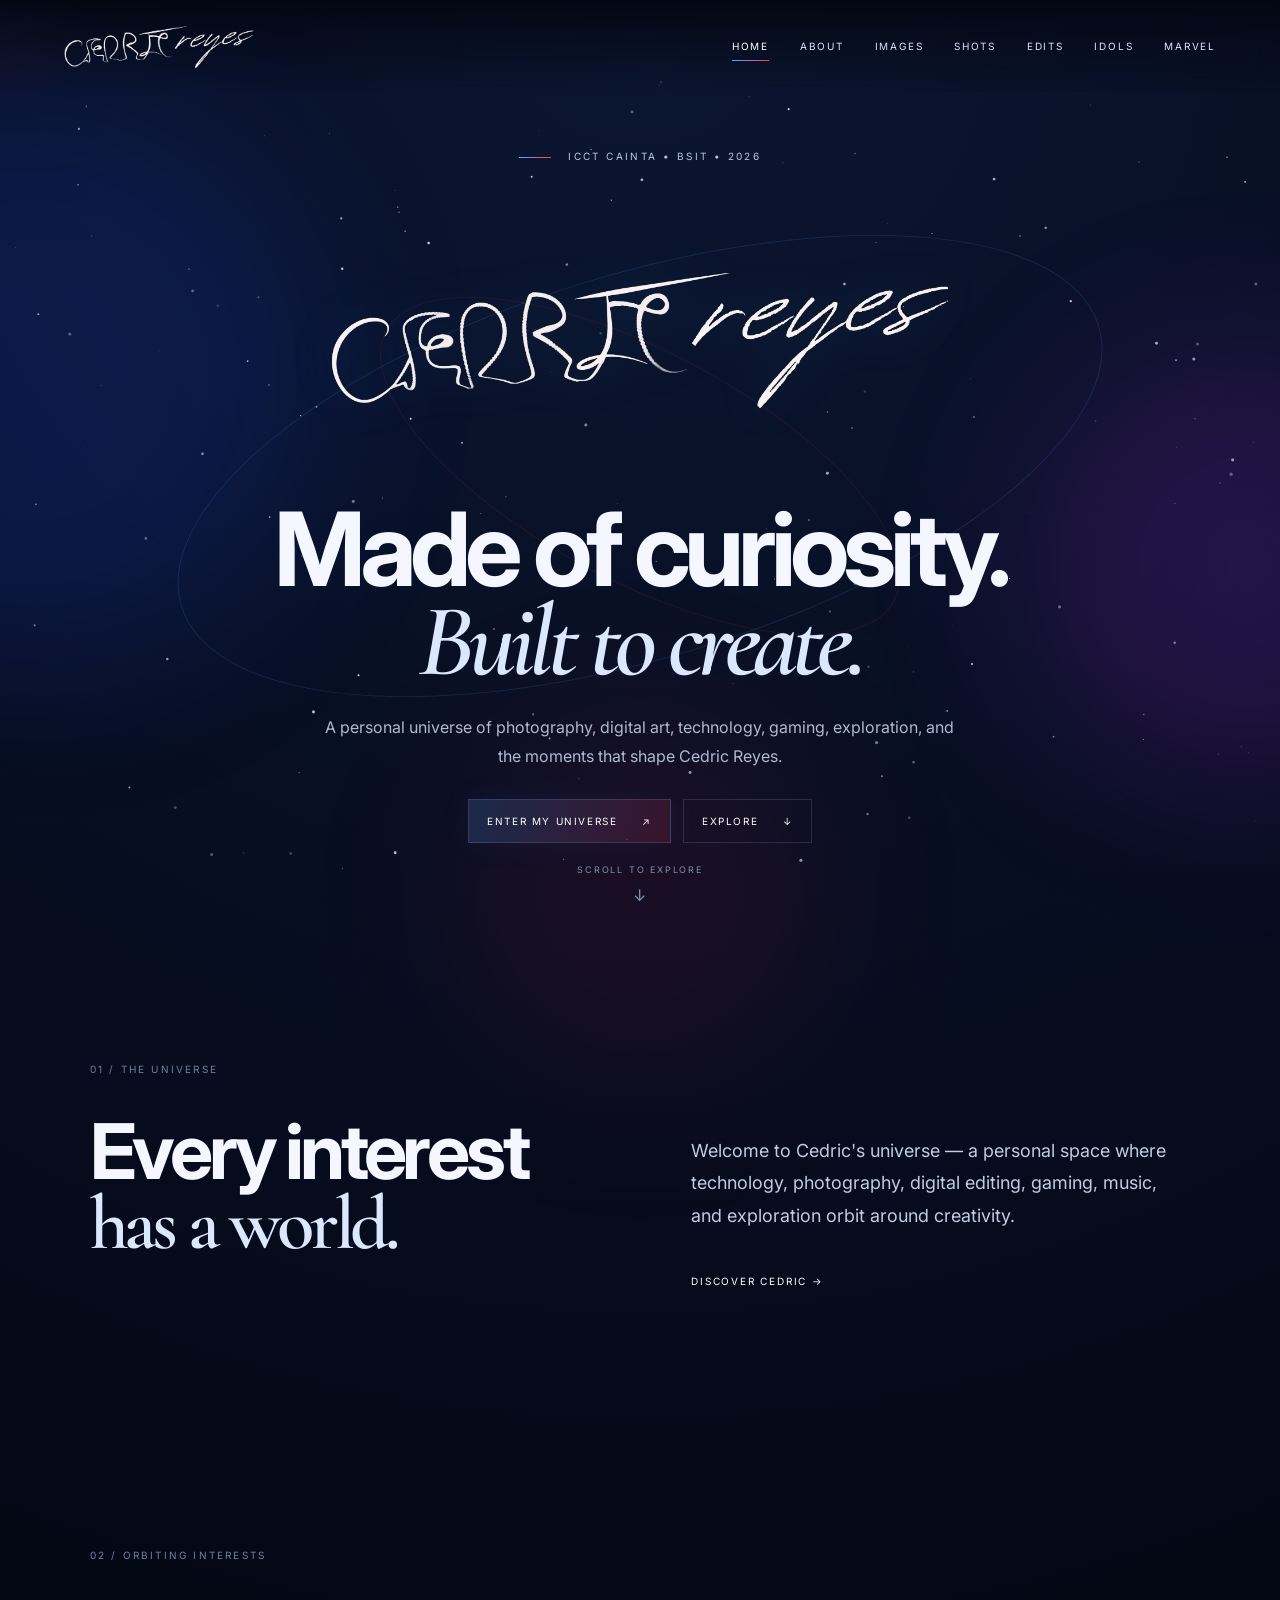
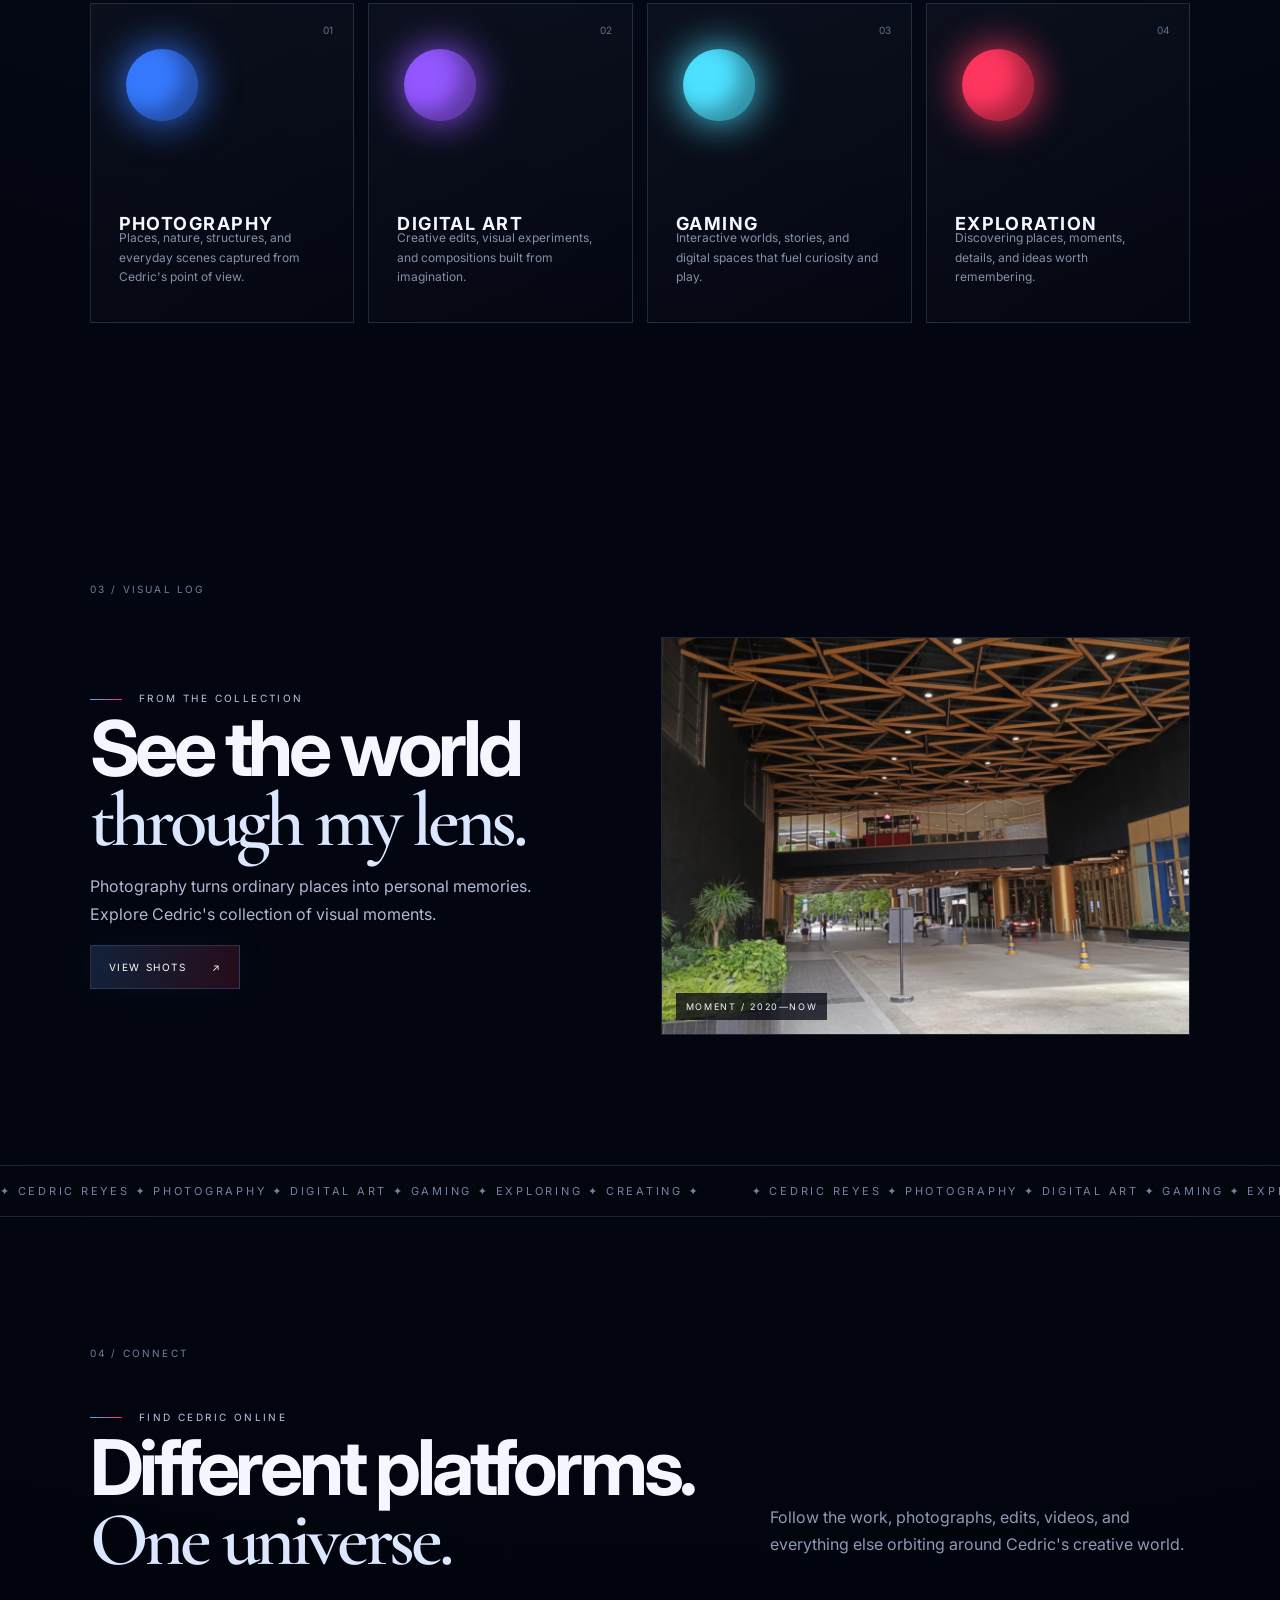
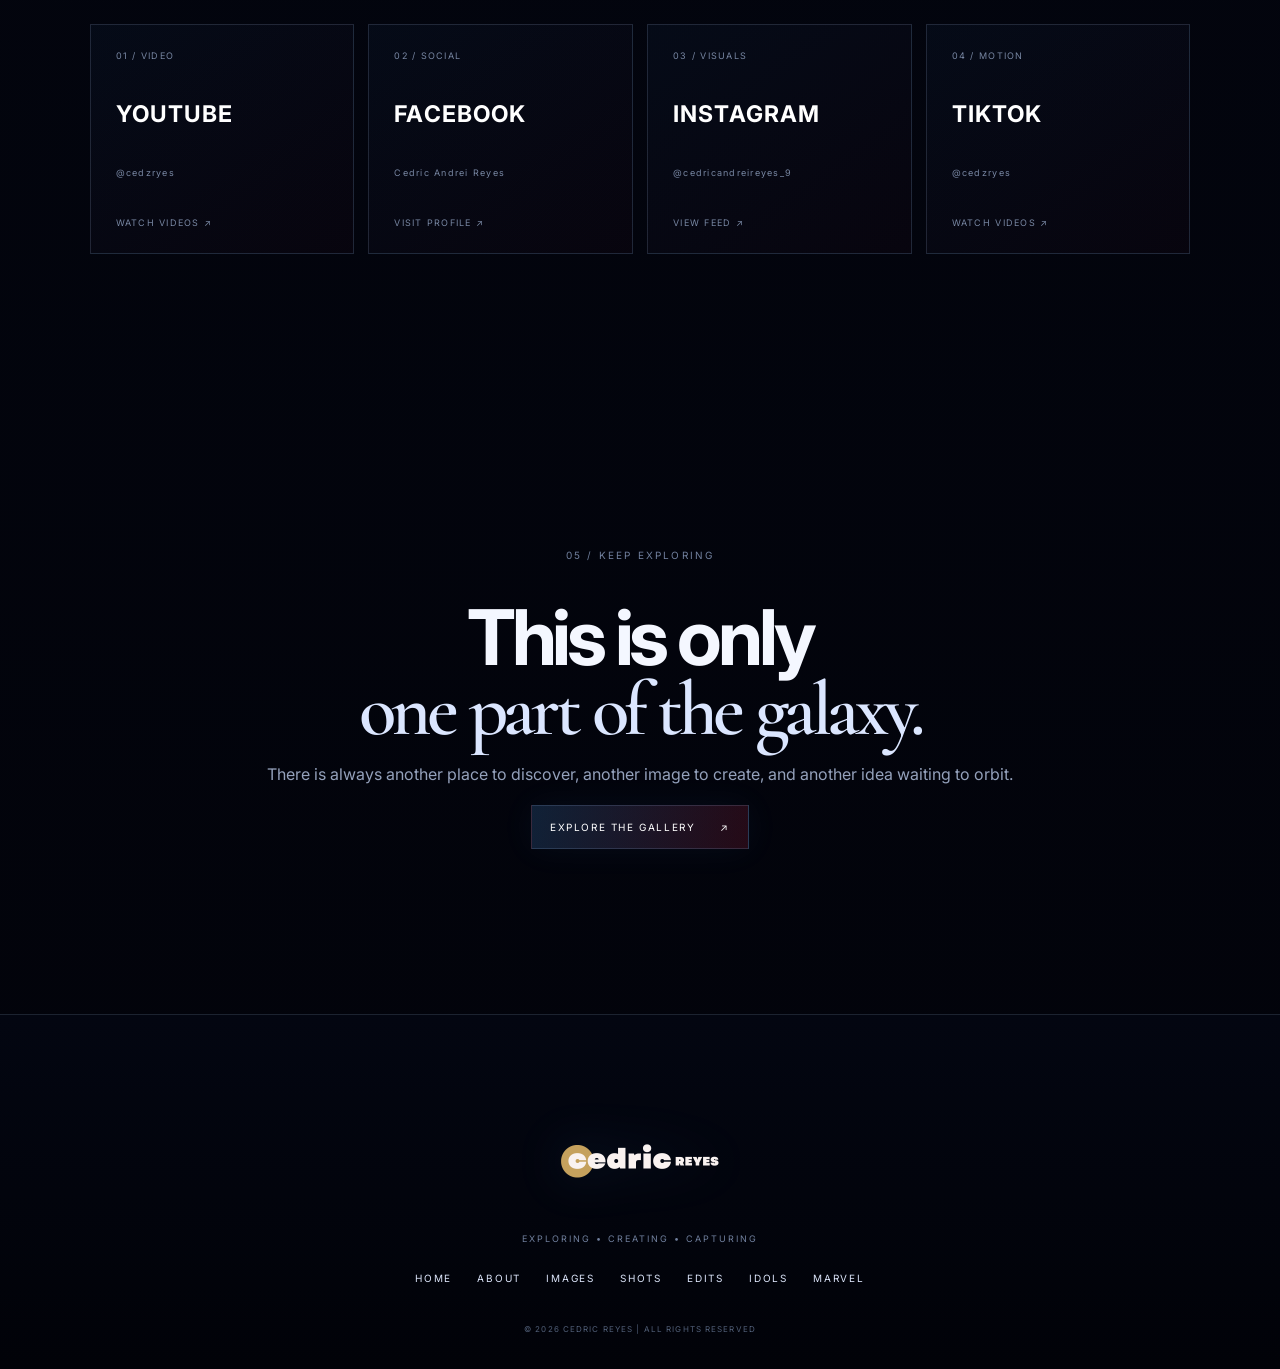
==== commit 359c2460: "correction" ====
--- a/index.html
+++ b/index.html
@@ -1,10 +1,9 @@
 <!doctype html>
 <html lang="en">
 <head>
-<meta charset="utf-8">
-<meta name="viewport" content="width=device-width, initial-scale=1">
-<meta name="theme-color" content="#050816">
-<title>Cedric Reyes — Universe</title>
+<meta charset="utf-8"><meta name="viewport" content="width=device-width, initial-scale=1">
+<meta name="theme-color" content="#030611">
+<title>Universe — Cedric Reyes</title>
 <meta name="description" content="Cedric Reyes — a cosmic portfolio of photography, digital edits, gaming, and creative work.">
 <link rel="stylesheet" href="styles.css">
 </head>
@@ -12,147 +11,69 @@
 <canvas id="stars"></canvas>
 <div class="nebula nebula-a"></div><div class="nebula nebula-b"></div><div class="nebula nebula-c"></div>
 <div class="cursor-glow"></div>
-
 <header class="site-header">
-  <a class="brand" href="index.html" aria-label="Cedric Reyes home">
-    <img src="assets/header-logo.svg" alt="Cedric Reyes">
-  </a>
-  <button class="menu-toggle" aria-label="Open menu" aria-expanded="false"><span></span><span></span><span></span></button>
-  <nav class="nav">
-    <a class="active" href="index.html">HOME</a>
-    <a href="about.html">ABOUT</a>
-    <a href="images.html">IMAGES</a>
-    <a href="shots.html">SHOTS</a>
-    <a href="edits.html">EDITS</a>
-    <a href="idols.html">IDOLS</a>
-    <a href="marvel.html">MARVEL</a>
-  </nav>
+<a class="brand" href="index.html"><img src="assets/HEADER-LOGO.png" alt="Cedric Reyes"></a>
+<button class="menu-toggle" aria-label="Open menu" aria-expanded="false"><span></span><span></span><span></span></button>
+<nav class="nav"><a class="active" href="index.html">HOME</a>
+<a class="" href="about.html">ABOUT</a>
+<a class="" href="images.html">IMAGES</a>
+<a class="" href="shots.html">SHOTS</a>
+<a class="" href="edits.html">EDITS</a>
+<a class="" href="idols.html">IDOLS</a>
+<a class="" href="marvel.html">MARVEL</a></nav>
 </header>
-
 <main>
 <section class="hero">
-  <div class="hero-orbit orbit-1"></div><div class="hero-orbit orbit-2"></div>
-  <div class="hero-content reveal">
-    <div class="eyebrow"><span></span> ICCT CAINTA • BSIT • 2026</div>
-    <img class="hero-logo" src="assets/header-logo.svg" alt="Cedric Reyes">
-    <h1>Made of curiosity.<br><em>Built to create.</em></h1>
-    <p>A cosmic portfolio for photography, digital edits, visual experiments, gaming, and the creative world of Cedric Reyes.</p>
-    <div class="hero-actions">
-      <a class="btn btn-primary" href="about.html">ENTER MY UNIVERSE <span>↗</span></a>
-      <a class="btn btn-ghost" href="#explore">EXPLORE</a>
-    </div>
-  </div>
-  <div class="scroll-cue">SCROLL TO EXPLORE <span>↓</span></div>
+<div class="hero-orbit orbit-a"></div><div class="hero-orbit orbit-b"></div>
+<div class="hero-content reveal">
+<div class="eyebrow"><span></span> ICCT CAINTA • BSIT • 2026</div>
+<div class="hero-logo-wrap"><img class="hero-logo" src="assets/HEADER-LOGO.png" alt="Cedric Reyes"></div>
+<h1>Made of curiosity.<br><em>Built to create.</em></h1>
+<p>A personal universe of photography, digital art, technology, gaming, exploration, and the moments that shape Cedric Reyes.</p>
+<div class="hero-actions"><a class="btn btn-primary" href="about.html">ENTER MY UNIVERSE <span>↗</span></a><a class="btn btn-ghost" href="#explore">EXPLORE <span>↓</span></a></div>
+</div><div class="scroll-cue">SCROLL TO EXPLORE <span>↓</span></div>
 </section>
-
-<section id="explore" class="section intro">
-  <div class="section-kicker reveal">01 / THE UNIVERSE</div>
-  <div class="split">
-    <div class="reveal">
-      <h2>Every interest<br><span>has a world.</span></h2>
-    </div>
-    <div class="reveal">
-      <p class="lead">Welcome to Cedric's universe — a personal space where technology, gaming, photography, editing, music, and exploration orbit around creativity.</p>
-      <a class="text-link" href="about.html">DISCOVER CEDRIC <span>→</span></a>
-    </div>
-  </div>
-</section>
-
-<section class="section constellation">
-  <div class="section-kicker reveal">02 / ORBITING INTERESTS</div>
-  <div class="interest-grid">
-    <article class="interest-card tilt reveal"><div class="planet planet-blue"></div><span>01</span><h3>PHOTOGRAPHY</h3><p>Places, nature, structures, and everyday scenes captured from 2020 onward.</p></article>
-    <article class="interest-card tilt reveal"><div class="planet planet-purple"></div><span>02</span><h3>DIGITAL EDITS</h3><p>Creative image work, visual experiments, and compositions.</p></article>
-    <article class="interest-card tilt reveal"><div class="planet planet-cyan"></div><span>03</span><h3>GAMING</h3><p>Roblox, Minecraft, GTA, Avakin Life, Megapolis, and more.</p></article>
-    <article class="interest-card tilt reveal"><div class="planet planet-gold"></div><span>04</span><h3>EXPLORATION</h3><p>Malls, parks, business districts, nature, and places worth discovering.</p></article>
-  </div>
-</section>
-
-<section class="section feature-photo">
-  <div class="section-kicker reveal">03 / VISUAL LOG</div>
-  <div class="feature-wrap">
-    <div class="feature-copy reveal">
-      <p class="eyebrow"><span></span> FROM THE COLLECTION</p>
-      <h2>See the world<br><span>through my lens.</span></h2>
-      <p>Photography became part of Cedric's creative universe in 2020, beginning with a simple interest in taking pictures anywhere he goes.</p>
-      <a class="btn btn-primary" href="shots.html">VIEW SHOTS <span>↗</span></a>
-    </div>
-    <div class="feature-image reveal tilt">
-      <img src="assets/feature.png" alt="Cedric photography">
-      <div class="image-label">MOMENT / 2020—NOW</div>
-    </div>
-  </div>
-</section>
-
-<section class="marquee"><div>✦ CEDRIC REYES ✦ PHOTOGRAPHY ✦ EDITING ✦ GAMING ✦ EXPLORING ✦ CREATING ✦</div><div aria-hidden="true">✦ CEDRIC REYES ✦ PHOTOGRAPHY ✦ EDITING ✦ GAMING ✦ EXPLORING ✦ CREATING ✦</div></section>
-
-<section class="section socials-section" id="connect">
-  <div class="section-kicker reveal">04 / CONNECT</div>
-  <div class="socials-heading reveal">
-    <div>
-      <p class="eyebrow"><span></span> FIND CEDRIC ONLINE</p>
-      <h2>Different platforms.<br><span>One universe.</span></h2>
-    </div>
-    <p class="socials-lead">Follow the work, photos, edits, videos, and everything else orbiting around Cedric's creative world.</p>
-  </div>
-
-  <div class="social-grid">
-    <a class="social-card social-youtube reveal tilt" href="https://youtube.com/@cedzryes" target="_blank" rel="noopener noreferrer">
-      <div class="social-card-top"><span class="social-index">01</span><span class="social-arrow">↗</span></div>
-      <div class="social-icon" aria-hidden="true">▶</div>
-      <h3>YOUTUBE</h3>
-      <p>@cedzryes</p>
-      <span class="social-visit">VISIT CHANNEL</span>
-    </a>
-
-    <a class="social-card social-facebook reveal tilt" href="https://www.facebook.com/cedricandreireyes.9" target="_blank" rel="noopener noreferrer">
-      <div class="social-card-top"><span class="social-index">02</span><span class="social-arrow">↗</span></div>
-      <div class="social-icon" aria-hidden="true">f</div>
-      <h3>FACEBOOK</h3>
-      <p>CEDRIC REYES</p>
-      <span class="social-visit">VISIT PROFILE</span>
-    </a>
-
-    <a class="social-card social-instagram reveal tilt" href="https://www.instagram.com/cedricandreireyes_9" target="_blank" rel="noopener noreferrer">
-      <div class="social-card-top"><span class="social-index">03</span><span class="social-arrow">↗</span></div>
-      <div class="social-icon" aria-hidden="true">◎</div>
-      <h3>INSTAGRAM</h3>
-      <p>@cedricandreireyes_9</p>
-      <span class="social-visit">VIEW FEED</span>
-    </a>
-
-    <a class="social-card social-tiktok reveal tilt" href="https://www.tiktok.com/@cedzryes" target="_blank" rel="noopener noreferrer">
-      <div class="social-card-top"><span class="social-index">04</span><span class="social-arrow">↗</span></div>
-      <div class="social-icon" aria-hidden="true">♪</div>
-      <h3>TIKTOK</h3>
-      <p>@cedzryes</p>
-      <span class="social-visit">WATCH VIDEOS</span>
-    </a>
-  </div>
-
-  <div class="social-orbit-line" aria-hidden="true"><span></span><i></i><span></span></div>
-</section>
-
-<section class="section closing">
-  <div class="closing-inner reveal">
-    <div class="section-kicker">05 / KEEP EXPLORING</div>
-
-    <h2>This is only<br><span>one part of the galaxy.</span></h2>
-    <p>There is always another place to discover, another image to create, and another idea waiting to orbit.</p>
-    <a class="btn btn-primary" href="images.html">EXPLORE THE GALLERY <span>↗</span></a>
-  </div>
-</section>
+<section id="explore" class="section intro"><div class="section-kicker reveal">01 / THE UNIVERSE</div>
+<div class="split"><div class="reveal"><h2>Every interest<br><span>has a world.</span></h2></div><div class="reveal"><p class="lead">Welcome to Cedric's universe — a personal space where technology, photography, digital editing, gaming, music, and exploration orbit around creativity.</p><a class="text-link" href="about.html">DISCOVER CEDRIC <span>→</span></a></div></div></section>
+<section class="section constellation"><div class="section-kicker reveal">02 / ORBITING INTERESTS</div>
+<div class="interest-grid">
+<article class="interest-card tilt reveal"><div class="planet p-blue"></div><span>01</span><h3>PHOTOGRAPHY</h3><p>Places, nature, structures, and everyday scenes captured from Cedric's point of view.</p></article>
+<article class="interest-card tilt reveal"><div class="planet p-purple"></div><span>02</span><h3>DIGITAL ART</h3><p>Creative edits, visual experiments, and compositions built from imagination.</p></article>
+<article class="interest-card tilt reveal"><div class="planet p-cyan"></div><span>03</span><h3>GAMING</h3><p>Interactive worlds, stories, and digital spaces that fuel curiosity and play.</p></article>
+<article class="interest-card tilt reveal"><div class="planet p-red"></div><span>04</span><h3>EXPLORATION</h3><p>Discovering places, moments, details, and ideas worth remembering.</p></article>
+</div></section>
+<section class="section feature-photo"><div class="section-kicker reveal">03 / VISUAL LOG</div><div class="feature-wrap">
+<div class="feature-copy reveal"><p class="eyebrow"><span></span> FROM THE COLLECTION</p><h2>See the world<br><span>through my lens.</span></h2><p>Photography turns ordinary places into personal memories. Explore Cedric's collection of visual moments.</p><a class="btn btn-primary" href="shots.html">VIEW SHOTS <span>↗</span></a></div>
+<div class="feature-image reveal tilt image-trigger" data-caption="CEDRIC / VISUAL LOG"><img src="assets/SHOTS/SHOTS (1).png" alt="Cedric photography"><div class="image-label">MOMENT / 2020—NOW</div></div>
+</div></section>
+<section class="marquee"><div>✦ CEDRIC REYES ✦ PHOTOGRAPHY ✦ DIGITAL ART ✦ GAMING ✦ EXPLORING ✦ CREATING ✦</div><div aria-hidden="true">✦ CEDRIC REYES ✦ PHOTOGRAPHY ✦ DIGITAL ART ✦ GAMING ✦ EXPLORING ✦ CREATING ✦</div></section>
+<section class="section socials-section"><div class="section-kicker reveal">04 / CONNECT</div><div class="socials-heading reveal"><div><p class="eyebrow"><span></span> FIND CEDRIC ONLINE</p><h2>Different platforms.<br><span>One universe.</span></h2></div><p class="socials-lead">Follow the work, photographs, edits, videos, and everything else orbiting around Cedric's creative world.</p></div>
+<div class="social-grid">
+<a class="social-card tilt reveal" href="https://youtube.com/@cedzryes" target="_blank" rel="noopener"><span>01 / VIDEO</span><b>YOUTUBE</b><small>@cedzryes</small><i>WATCH VIDEOS ↗</i></a>
+<a class="social-card tilt reveal" href="https://www.facebook.com/cedricandreireyes.9" target="_blank" rel="noopener"><span>02 / SOCIAL</span><b>FACEBOOK</b><small>Cedric Andrei Reyes</small><i>VISIT PROFILE ↗</i></a>
+<a class="social-card tilt reveal" href="https://www.instagram.com/cedricandreireyes_9" target="_blank" rel="noopener"><span>03 / VISUALS</span><b>INSTAGRAM</b><small>@cedricandreireyes_9</small><i>VIEW FEED ↗</i></a>
+<a class="social-card tilt reveal" href="https://www.tiktok.com/@cedzryes" target="_blank" rel="noopener"><span>04 / MOTION</span><b>TIKTOK</b><small>@cedzryes</small><i>WATCH VIDEOS ↗</i></a>
+</div></section>
+<section class="section closing"><div class="closing-inner reveal"><div class="section-kicker">05 / KEEP EXPLORING</div><h2>This is only<br><span>one part of the galaxy.</span></h2><p>There is always another place to discover, another image to create, and another idea waiting to orbit.</p><a class="btn btn-primary" href="images.html">EXPLORE THE GALLERY <span>↗</span></a></div></section>
 </main>
-
 <footer class="site-footer">
-  <div class="footer-stars"></div>
-  <img class="footer-logo" src="assets/footer-logo.svg" alt="Cedric Reyes">
-  <p>EXPLORING • CREATING • CAPTURING</p>
-  <div class="footer-nav"><a href="index.html">HOME</a><a href="about.html">ABOUT</a><a href="images.html">IMAGES</a><a href="shots.html">SHOTS</a><a href="edits.html">EDITS</a><a href="idols.html">IDOLS</a><a href="marvel.html">MARVEL</a></div>
-  <small>© 2026 CEDRIC REYES | ALL RIGHTS RESERVED</small>
+<div class="footer-orbit"></div>
+<img class="footer-logo" src="assets/FOOTER LOGO TRANSPARENT.png" alt="Cedric Reyes">
+<p>EXPLORING • CREATING • CAPTURING</p>
+<div class="footer-nav"><a class="" href="index.html">HOME</a>
+<a class="" href="about.html">ABOUT</a>
+<a class="" href="images.html">IMAGES</a>
+<a class="" href="shots.html">SHOTS</a>
+<a class="" href="edits.html">EDITS</a>
+<a class="" href="idols.html">IDOLS</a>
+<a class="" href="marvel.html">MARVEL</a></div>
+<small>© 2026 CEDRIC REYES | ALL RIGHTS RESERVED</small>
 </footer>
-
-<div class="lightbox" id="lightbox"><button class="lightbox-close">×</button><img src="" alt=""><div class="lightbox-caption"></div></div>
+<div class="lightbox" id="lightbox" aria-hidden="true">
+<button class="lightbox-close" aria-label="Close">×</button>
+<button class="lightbox-prev" aria-label="Previous">←</button>
+<figure><img src="" alt=""><figcaption></figcaption></figure>
+<button class="lightbox-next" aria-label="Next">→</button>
+</div>
 <script src="script.js"></script>
-</body>
-</html>
+</body></html>
--- a/styles.css
+++ b/styles.css
@@ -1,2011 +1,18 @@
+
 @import url('https://fonts.googleapis.com/css2?family=Cormorant+Garamond:wght@500;600;700&family=Inter:wght@400;500;600;700;800&display=swap');
-
-/* =========================================================
-   CEDRIC REYES — COSMIC PORTFOLIO
-   MASTER STYLESHEET
-   ========================================================= */
-
-:root {
-    --bg: #030611;
-    --bg2: #071229;
-    --text: #f4f7ff;
-    --muted: #aeb9d2;
-    --line: rgba(170, 204, 255, 0.16);
-
-    --blue: #54a9ff;
-    --cyan: #74e5ff;
-    --purple: #9f7cff;
-    --gold: #c9a15b;
-
-    --shadow-blue: rgba(84, 169, 255, 0.25);
-    --shadow-cyan: rgba(116, 229, 255, 0.25);
-}
-
-/* =========================================================
-   RESET
-   ========================================================= */
-
-* {
-    box-sizing: border-box;
-}
-
-html {
-    scroll-behavior: smooth;
-}
-
-body {
-    margin: 0;
-    background:
-        radial-gradient(
-            circle at 50% 0%,
-            #0c1e42 0%,
-            #050916 38%,
-            #02040b 100%
-        );
-    color: var(--text);
-    font-family: Inter, Arial, sans-serif;
-    overflow-x: hidden;
-}
-
-img {
-    max-width: 100%;
-}
-
-a {
-    color: inherit;
-    text-decoration: none;
-}
-
-button {
-    font: inherit;
-}
-
-::selection {
-    background: rgba(116, 229, 255, 0.25);
-    color: #fff;
-}
-
-/* =========================================================
-   COSMIC BACKGROUND
-   ========================================================= */
-
-#stars {
-    position: fixed;
-    inset: 0;
-    width: 100%;
-    height: 100%;
-    z-index: -4;
-    pointer-events: none;
-}
-
-.nebula {
-    position: fixed;
-    border-radius: 50%;
-    filter: blur(70px);
-    opacity: 0.22;
-    z-index: -3;
-    pointer-events: none;
-    animation: nebulaFloat 15s ease-in-out infinite alternate;
-}
-
-.nebula-a {
-    width: 55vw;
-    height: 55vw;
-    left: -18vw;
-    top: 10vh;
-    background: #1b7bff;
-}
-
-.nebula-b {
-    width: 45vw;
-    height: 45vw;
-    right: -12vw;
-    top: 35vh;
-    background: #7136e9;
-    animation-delay: -5s;
-}
-
-.nebula-c {
-    width: 35vw;
-    height: 35vw;
-    left: 34vw;
-    bottom: -18vw;
-    background: #00b7d7;
-    animation-delay: -9s;
-}
-
-@keyframes nebulaFloat {
-    0% {
-        transform: translate3d(0, 0, 0) scale(1);
-    }
-
-    100% {
-        transform: translate3d(25px, -20px, 0) scale(1.08);
-    }
-}
-
-.cursor-glow {
-    position: fixed;
-    width: 280px;
-    height: 280px;
-    border-radius: 50%;
-    background:
-        radial-gradient(
-            circle,
-            rgba(88, 170, 255, 0.13),
-            transparent 68%
-        );
-    pointer-events: none;
-    transform: translate(-50%, -50%);
-    z-index: 10;
-    mix-blend-mode: screen;
-}
-
-/* =========================================================
-   HEADER
-   ========================================================= */
-
-.site-header {
-    position: fixed;
-    top: 0;
-    left: 0;
-    right: 0;
-
-    height: 88px;
-    padding: 15px 5vw;
-
-    display: flex;
-    align-items: center;
-    justify-content: space-between;
-
-    z-index: 20;
-
-    background:
-        linear-gradient(
-            180deg,
-            rgba(2, 5, 15, 0.88),
-            rgba(2, 5, 15, 0.16)
-        );
-
-    backdrop-filter: blur(14px);
-
-    border-bottom: 1px solid rgba(180, 210, 255, 0.08);
-}
-
-.brand img {
-    display: block;
-    width: 155px;
-    height: auto;
-    max-height: 58px;
-    object-fit: contain;
-    object-position: left center;
-    filter: drop-shadow(0 0 15px rgba(116, 229, 255, 0.12));
-}
-
-.nav {
-    display: flex;
-    gap: 28px;
-    align-items: center;
-}
-
-.nav a {
-    font-size: 11px;
-    font-weight: 800;
-    letter-spacing: 0.18em;
-    color: #dce5f7;
-    position: relative;
-    padding: 10px 0;
-}
-
-.nav a::after {
-    content: "";
-    position: absolute;
-    left: 0;
-    right: 100%;
-    bottom: 3px;
-    height: 2px;
-    background: var(--cyan);
-    box-shadow: 0 0 10px var(--cyan);
-    transition: 0.35s;
-}
-
-.nav a:hover::after,
-.nav a.active::after {
-    right: 0;
-}
-
-.menu-toggle {
-    display: none;
-    background: none;
-    border: 0;
-    cursor: pointer;
-}
-
-.menu-toggle span {
-    display: block;
-    width: 25px;
-    height: 2px;
-    background: white;
-    margin: 5px;
-    transition: 0.3s;
-}
-
-/* =========================================================
-   HERO
-   ========================================================= */
-
-.hero {
-    min-height: 100svh;
-    position: relative;
-
-    display: grid;
-    place-items: center;
-
-    padding: 140px 6vw 80px;
-    overflow: hidden;
-
-    background:
-        linear-gradient(
-            180deg,
-            rgba(0, 0, 0, 0.12),
-            rgba(2, 5, 14, 0.72)
-        );
-}
-
-.hero::before {
-    content: "";
-    position: absolute;
-    inset: 12%;
-
-    border: 1px solid rgba(130, 180, 255, 0.08);
-    border-radius: 50%;
-
-    transform: scaleX(1.6);
-    opacity: 0.6;
-}
-
-.hero-content {
-    max-width: 950px;
-    text-align: center;
-    position: relative;
-    z-index: 2;
-}
-.eyebrow,
-.section-kicker {
-    font-size: 10px;
-    letter-spacing: 0.26em;
-    font-weight: 800;
-}
-
-.section-kicker {
-    margin-bottom: 30px;
-}
-
-.eyebrow {
-    display: inline-flex;
-    gap: 10px;
-    align-items: center;
-
-    border: 1px solid var(--line);
-    padding: 10px 14px;
-    border-radius: 99px;
-
-    background: rgba(7, 16, 38, 0.5);
-}
-
-.eyebrow span {
-    width: 6px;
-    height: 6px;
-    border-radius: 50%;
-
-    background: var(--cyan);
-    box-shadow: 0 0 15px var(--cyan);
-
-    animation: pulseDot 1.8s ease-in-out infinite;
-}
-
-@keyframes pulseDot {
-    0%,
-    100% {
-        transform: scale(1);
-        opacity: 0.7;
-    }
-
-    50% {
-        transform: scale(1.7);
-        opacity: 1;
-    }
-}
-
-.hero-logo {
-    width: min(700px, 85vw);
-    height: auto;
-    display: block;
-    margin: 34px auto 24px;
-
-    filter:
-        drop-shadow(0 0 18px rgba(116, 229, 255, 0.18));
-}
-
-.hero h1 {
-    font-size: clamp(42px, 7vw, 88px);
-    line-height: 0.96;
-    letter-spacing: -0.055em;
-    margin: 0;
-    font-weight: 800;
-}
-
-.hero h1 em,
-.page-hero h1 span,
-.split h2 span,
-.feature-copy h2 span,
-.closing h2 span {
-    font-family: "Cormorant Garamond", serif;
-    font-weight: 600;
-    font-style: italic;
-    color: #9fd8ff;
-}
-
-.hero p {
-    max-width: 650px;
-    margin: 25px auto;
-    color: var(--muted);
-    line-height: 1.8;
-    font-size: 14px;
-}
-
-.hero-actions {
-    display: flex;
-    justify-content: center;
-    gap: 12px;
-    margin-top: 28px;
-}
-
-.btn {
-    display: inline-flex;
-    align-items: center;
-    gap: 18px;
-
-    padding: 15px 20px;
-    border-radius: 2px;
-
-    font-size: 10px;
-    font-weight: 800;
-    letter-spacing: 0.16em;
-
-    transition: 0.3s;
-}
-
-.btn-primary {
-    background: #eaf4ff;
-    color: #071020;
-}
-
-.btn-primary:hover {
-    transform: translateY(-3px);
-    box-shadow: 0 12px 40px rgba(87, 171, 255, 0.28);
-}
-
-.btn-ghost {
-    border: 1px solid var(--line);
-    background: rgba(255, 255, 255, 0.02);
-}
-
-.btn-ghost:hover {
-    background: rgba(255, 255, 255, 0.08);
-}
-
-.scroll-cue {
-    position: absolute;
-    bottom: 28px;
-
-    font-size: 9px;
-    letter-spacing: 0.25em;
-    color: #8090ad;
-}
-
-.scroll-cue span {
-    margin-left: 10px;
-    color: var(--cyan);
-}
-
-.hero-orbit {
-    position: absolute;
-    border: 1px solid rgba(105, 183, 255, 0.12);
-    border-radius: 50%;
-    pointer-events: none;
-}
-
-.hero-orbit.orbit-1 {
-    width: 65vw;
-    height: 25vw;
-    transform: rotate(-15deg);
-}
-
-.hero-orbit.orbit-2 {
-    width: 78vw;
-    height: 38vw;
-    transform: rotate(25deg);
-}
-
-/* =========================================================
-   SECTIONS
-   ========================================================= */
-
-.section {
-    width: min(1180px, 88vw);
-    margin: 0 auto;
-    padding: 120px 0;
-}
-
-.intro {
-    padding-top: 150px;
-}
-
-.split {
-    display: grid;
-    grid-template-columns: 1fr 1fr;
-    gap: 10vw;
-    align-items: end;
-    margin-top: 25px;
-}
-
-.split h2,
-.feature-copy h2,
-.closing h2 {
-    font-size: clamp(44px, 6vw, 78px);
-    line-height: 0.94;
-    letter-spacing: -0.055em;
-    margin: 0;
-}
-
-.lead,
-.feature-copy > p,
-.closing p {
-    color: var(--muted);
-    line-height: 1.9;
-    font-size: 14px;
-}
-
-.text-link {
-    display: inline-block;
-    margin-top: 24px;
-    padding-bottom: 8px;
-
-    border-bottom: 1px solid #6cb9ff;
-
-    font-size: 10px;
-    font-weight: 800;
-    letter-spacing: 0.18em;
-}
-
-.text-link span {
-    margin-left: 18px;
-}
-
-/* =========================================================
-   INTEREST CARDS
-   ========================================================= */
-
-.interest-grid {
-    display: grid;
-    grid-template-columns: repeat(4, 1fr);
-    gap: 14px;
-    margin-top: 35px;
-}
-
-.interest-card {
-    min-height: 340px;
-
-    border: 1px solid var(--line);
-
-    background:
-        linear-gradient(
-            145deg,
-            rgba(16, 31, 65, 0.65),
-            rgba(4, 8, 21, 0.7)
-        );
-
-    padding: 26px;
-
-    position: relative;
-    overflow: hidden;
-
-    transition:
-        transform 0.4s ease,
-        border-color 0.4s ease,
-        box-shadow 0.4s ease;
-}
-
-.interest-card:hover {
-    transform: translateY(-8px);
-    border-color: rgba(116, 229, 255, 0.3);
-    box-shadow: 0 20px 60px rgba(31, 107, 201, 0.14);
-}
-
-.interest-card::before {
-    content: "";
-    position: absolute;
-    inset: auto -30% -45% -30%;
-
-    height: 65%;
-
-    background:
-        radial-gradient(
-            circle,
-            rgba(61, 149, 255, 0.16),
-            transparent 65%
-        );
-}
-
-.interest-card > span {
-    font-size: 9px;
-    color: #6f84aa;
-    letter-spacing: 0.18em;
-}
-
-.interest-card h3 {
-    font-size: 18px;
-    letter-spacing: 0.08em;
-    margin-top: 155px;
-}
-
-.interest-card p {
-    font-size: 12px;
-    color: var(--muted);
-    line-height: 1.6;
-}
-
-.planet {
-    position: absolute;
-
-    width: 105px;
-    height: 105px;
-
-    border-radius: 50%;
-
-    top: 30px;
-    right: 25px;
-
-    box-shadow:
-        inset -16px -14px 30px rgba(0, 0, 0, 0.45),
-        0 0 50px rgba(80, 180, 255, 0.18);
-}
-
-.planet-blue {
-    background:
-        radial-gradient(
-            circle at 30% 25%,
-            #b7eaff,
-            #2f83d8 42%,
-            #08214c
-        );
-}
-
-.planet-purple {
-    background:
-        radial-gradient(
-            circle at 35% 25%,
-            #e3ccff,
-            #7445dc 43%,
-            #1a103e
-        );
-}
-
-.planet-cyan {
-    background:
-        radial-gradient(
-            circle at 32% 25%,
-            #d0ffff,
-            #3fc8df 43%,
-            #073a50
-        );
-}
-
-.planet-gold {
-    background:
-        radial-gradient(
-            circle at 30% 25%,
-            #fff2bf,
-            #b88a3e 45%,
-            #3a2410
-        );
-}
-
-/* =========================================================
-   FEATURE SECTION
-   ========================================================= */
-
-.feature-wrap {
-    display: grid;
-    grid-template-columns: 0.9fr 1.1fr;
-
-    gap: 8vw;
-    align-items: center;
-
-    margin-top: 30px;
-}
-
-.feature-copy .eyebrow {
-    margin-bottom: 22px;
-}
-
-.feature-image {
-    position: relative;
-
-    border: 1px solid var(--line);
-    padding: 12px;
-
-    background: rgba(255, 255, 255, 0.02);
-}
-
-.feature-image img {
-    display: block;
-    width: 100%;
-    aspect-ratio: 1 / 1;
-
-    object-fit: cover;
-
-    filter: saturate(0.9) contrast(1.05);
-}
-
-.image-label {
-    position: absolute;
-
-    left: 28px;
-    bottom: 28px;
-
-    padding: 9px 12px;
-
-    background: rgba(2, 5, 14, 0.76);
-    border: 1px solid var(--line);
-
-    font-size: 9px;
-    letter-spacing: 0.2em;
-}
-
-/* =========================================================
-   MARQUEE
-   ========================================================= */
-
-.marquee {
-    display: flex;
-    overflow: hidden;
-
-    border-top: 1px solid var(--line);
-    border-bottom: 1px solid var(--line);
-
-    padding: 17px 0;
-
-    white-space: nowrap;
-
-    color: #9db0d4;
-
-    font-size: 10px;
-    font-weight: 800;
-    letter-spacing: 0.25em;
-}
-
-.marquee div {
-    flex: 0 0 auto;
-
-    animation: marquee 26s linear infinite;
-
-    padding-right: 2rem;
-}
-
-@keyframes marquee {
-    to {
-        transform: translateX(-100%);
-    }
-}
-
-/* =========================================================
-   CLOSING
-   ========================================================= */
-
-.closing {
-    text-align: center;
-    padding-bottom: 150px;
-}
-
-.closing-inner {
-    border: 1px solid var(--line);
-
-    padding: 90px 7vw;
-
-    background:
-        radial-gradient(
-            circle at center,
-            rgba(31, 72, 145, 0.24),
-            rgba(3, 6, 17, 0.6)
-        );
-
-    position: relative;
-    overflow: hidden;
-}
-
-.closing-inner::after {
-    content: "";
-
-    position: absolute;
-
-    width: 300px;
-    height: 300px;
-
-    border: 1px solid rgba(116, 229, 255, 0.12);
-
-    border-radius: 50%;
-
-    right: -120px;
-    bottom: -170px;
-}
-
-/* =========================================================
-   INNER PAGES
-   ========================================================= */
-
-.inner-page {
-    padding-top: 88px;
-}
-
-.page-hero {
-    width: min(1180px, 88vw);
-    margin: 0 auto;
-    padding: 130px 0 70px;
-}
-
-.page-hero h1 {
-    font-size: clamp(62px, 9vw, 130px);
-    line-height: 0.82;
-    letter-spacing: -0.065em;
-    margin: 25px 0;
-}
-
-.page-hero p {
-    max-width: 600px;
-    color: var(--muted);
-    line-height: 1.8;
-}
-
-/* =========================================================
-   PROFILE CARD
-   ========================================================= */
-
-.profile-card {
-    min-height: 390px;
-
-    border: 1px solid var(--line);
-
-    background:
-        linear-gradient(
-            135deg,
-            rgba(18, 38, 80, 0.62),
-            rgba(4, 7, 18, 0.7)
-        );
-
-    padding: 55px;
-
-    position: relative;
-    overflow: hidden;
-}
-
-.profile-card h2 {
-    font-size: clamp(50px, 8vw, 100px);
-    line-height: 0.8;
-    margin: 20px 0;
-}
-
-.profile-card h2 span {
-    font-family: "Cormorant Garamond";
-    font-style: italic;
-    color: #9fd8ff;
-}
-
-.profile-card p {
-    color: var(--muted);
-    line-height: 1.9;
-    font-size: 12px;
-    letter-spacing: 0.08em;
-}
-
-.profile-ring {
-    position: absolute;
-
-    width: 520px;
-    height: 520px;
-
-    border: 1px solid rgba(95, 177, 255, 0.14);
-    border-radius: 50%;
-
-    right: -130px;
-    top: -90px;
-
-    box-shadow: 0 0 80px rgba(45, 129, 255, 0.1);
-}
-
-/* =========================================================
-   INTERGALACTIC CEDRIC PORTRAIT
-   ========================================================= */
-
-.intergalactic-portrait {
-    width: min(560px, 100%);
-    aspect-ratio: 1 / 1;
-
-    position: relative;
-
-    display: grid;
-    place-items: center;
-
-    margin: 0 auto;
-
-    perspective: 1200px;
-}
-
-/* Main glow behind portrait */
-
-.portrait-glow {
-    position: absolute;
-
-    width: 78%;
-    height: 78%;
-
-    border-radius: 50%;
-
-    background:
-        radial-gradient(
-            circle,
-            rgba(80, 170, 255, 0.35) 0%,
-            rgba(91, 85, 255, 0.2) 35%,
-            rgba(0, 0, 0, 0) 72%
-        );
-
-    filter: blur(30px);
-
-    animation: portraitGlow 4s ease-in-out infinite alternate;
-}
-
-@keyframes portraitGlow {
-    0% {
-        transform: scale(0.92);
-        opacity: 0.65;
-    }
-
-    100% {
-        transform: scale(1.08);
-        opacity: 1;
-    }
-}
-
-/* Portrait image */
-
-.portrait-image {
-    position: relative;
-
-    width: 54%;
-    aspect-ratio: 1 / 1;
-
-    border-radius: 50%;
-
-    padding: 5px;
-
-    background:
-        linear-gradient(
-            135deg,
-            rgba(116, 229, 255, 0.9),
-            rgba(84, 169, 255, 0.2),
-            rgba(159, 124, 255, 0.9)
-        );
-
-    box-shadow:
-        0 0 30px rgba(84, 169, 255, 0.3),
-        0 0 90px rgba(84, 169, 255, 0.15);
-
-    z-index: 5;
-
-    animation: portraitFloat 6s ease-in-out infinite;
-}
-
-.portrait-image::before {
-    content: "";
-
-    position: absolute;
-    inset: -8px;
-
-    border-radius: 50%;
-
-    border: 1px solid rgba(116, 229, 255, 0.28);
-
-    box-shadow:
-        0 0 25px rgba(116, 229, 255, 0.2);
-
-    pointer-events: none;
-}
-
-.portrait-image img {
-    width: 100%;
-    height: 100%;
-
-    display: block;
-
-    border-radius: 50%;
-
-    object-fit: cover;
-
-    object-position: center;
-
-    background: #050a18;
-
-    border: 2px solid rgba(3, 6, 17, 0.9);
-
-    filter:
-        saturate(1.05)
-        contrast(1.05)
-        brightness(1.03);
-}
-
-@keyframes portraitFloat {
-    0%,
-    100% {
-        transform: translateY(0) scale(1);
-    }
-
-    50% {
-        transform: translateY(-10px) scale(1.015);
-    }
-}
-
-/* =========================================================
-   PORTRAIT RINGS
-   ========================================================= */
-
-.portrait-ring {
-    position: absolute;
-
-    border-radius: 50%;
-
-    pointer-events: none;
-
-    z-index: 2;
-}
-
-.ring-main {
-    width: 72%;
-    height: 72%;
-
-    border:
-        1px solid rgba(116, 229, 255, 0.38);
-
-    box-shadow:
-        0 0 30px rgba(84, 169, 255, 0.1);
-
-    animation: ringSpin 18s linear infinite;
-}
-
-.ring-main::before,
-.ring-main::after {
-    content: "";
-
-    position: absolute;
-
-    border-radius: 50%;
-}
-
-.ring-main::before {
-    inset: 8%;
-
-    border:
-        1px dashed rgba(159, 124, 255, 0.35);
-}
-
-.ring-main::after {
-    width: 10px;
-    height: 10px;
-
-    top: -5px;
-    left: 50%;
-
-    transform: translateX(-50%);
-
-    background: var(--cyan);
-
-    box-shadow:
-        0 0 12px var(--cyan),
-        0 0 30px var(--cyan);
-}
-
-.ring-inner {
-    width: 62%;
-    height: 62%;
-
-    border:
-        1px solid rgba(159, 124, 255, 0.28);
-
-    animation:
-        ringSpinReverse
-        12s
-        linear
-        infinite;
-}
-
-.ring-inner::before {
-    content: "";
-
-    position: absolute;
-
-    width: 7px;
-    height: 7px;
-
-    right: 8%;
-    top: 14%;
-
-    border-radius: 50%;
-
-    background: #a87cff;
-
-    box-shadow:
-        0 0 12px #a87cff,
-        0 0 28px #8d61ff;
-}
-
-@keyframes ringSpin {
-    from {
-        transform: rotate(0deg);
-    }
-
-    to {
-        transform: rotate(360deg);
-    }
-}
-
-@keyframes ringSpinReverse {
-    from {
-        transform: rotate(360deg);
-    }
-
-    to {
-        transform: rotate(0deg);
-    }
-}
-
-/* =========================================================
-   ORBITING PLANETS
-   ========================================================= */
-
-.orbit {
-    position: absolute;
-
-    border: 1px solid rgba(105, 183, 255, 0.15);
-
-    border-radius: 50%;
-
-    pointer-events: none;
-
-    z-index: 3;
-}
-
-.orbit-1 {
-    width: 82%;
-    height: 34%;
-
-    transform: rotate(-18deg);
-
-    animation:
-        orbitRotate1
-        12s
-        linear
-        infinite;
-}
-
-.orbit-2 {
-    width: 94%;
-    height: 45%;
-
-    transform: rotate(28deg);
-
-    animation:
-        orbitRotate2
-        17s
-        linear
-        infinite;
-}
-
-.orbit-3 {
-    width: 70%;
-    height: 80%;
-
-    transform: rotate(58deg);
-
-    animation:
-        orbitRotate3
-        20s
-        linear
-        infinite;
-}
-
-.orbit-4 {
-    width: 58%;
-    height: 92%;
-
-    transform: rotate(-52deg);
-
-    animation:
-        orbitRotate4
-        25s
-        linear
-        infinite;
-}
-
-@keyframes orbitRotate1 {
-    from {
-        transform: rotate(-18deg) rotate(0deg);
-    }
-
-    to {
-        transform: rotate(-18deg) rotate(360deg);
-    }
-}
-
-@keyframes orbitRotate2 {
-    from {
-        transform: rotate(28deg) rotate(360deg);
-    }
-
-    to {
-        transform: rotate(28deg) rotate(0deg);
-    }
-}
-
-@keyframes orbitRotate3 {
-    from {
-        transform: rotate(58deg) rotate(0deg);
-    }
-
-    to {
-        transform: rotate(58deg) rotate(360deg);
-    }
-}
-
-@keyframes orbitRotate4 {
-    from {
-        transform: rotate(-52deg) rotate(360deg);
-    }
-
-    to {
-        transform: rotate(-52deg) rotate(0deg);
-    }
-}
-
-/* Planet objects inside orbit */
-
-.orbit .planet {
-    position: absolute;
-
-    width: 18px;
-    height: 18px;
-
-    padding: 0;
-
-    border-radius: 50%;
-
-    top: 50%;
-    left: -9px;
-
-    margin-top: -9px;
-
-    box-shadow:
-        0 0 10px rgba(116, 229, 255, 0.9),
-        0 0 25px rgba(84, 169, 255, 0.55);
-
-    z-index: 4;
-}
-
-.orbit .planet::after {
-    content: "";
-
-    position: absolute;
-
-    inset: 4px;
-
-    border-radius: 50%;
-
-    background: rgba(255, 255, 255, 0.8);
-
-    filter: blur(1px);
-}
-
-.planet-1 {
-    background:
-        radial-gradient(
-            circle at 30% 25%,
-            #e8ffff,
-            #46c9ff 45%,
-            #1763d5
-        );
-}
-
-.planet-2 {
-    background:
-        radial-gradient(
-            circle at 30% 25%,
-            #f0dcff,
-            #9d62ff 45%,
-            #4920a4
-        );
-}
-
-.planet-3 {
-    background:
-        radial-gradient(
-            circle at 30% 25%,
-            #ffffff,
-            #67dce8 45%,
-            #087c99
-        );
-}
-
-.planet-4 {
-    background:
-        radial-gradient(
-            circle at 30% 25%,
-            #fff3c4,
-            #d4a84f 45%,
-            #6a3f0b
-        );
-}
-
-/* =========================================================
-   PROFILE INFORMATION
-   ========================================================= */
-
-.profile-info {
-    position: relative;
-    z-index: 5;
-}
-
-.profile-info h2 {
-    font-size: clamp(45px, 7vw, 85px);
-    line-height: 0.85;
-    margin: 20px 0 25px;
-
-    letter-spacing: -0.05em;
-}
-
-.profile-info h2 span {
-    font-family: "Cormorant Garamond", serif;
-    font-style: italic;
-    color: #9fd8ff;
-}
-
-.profile-details {
-    display: grid;
-    grid-template-columns: repeat(2, minmax(120px, 1fr));
-    gap: 18px;
-    margin-top: 25px;
-}
-
-.profile-detail {
-    border-left: 1px solid rgba(116, 229, 255, 0.3);
-    padding-left: 14px;
-}
-
-.profile-detail small {
-    display: block;
-
-    color: #7084a9;
-
-    font-size: 8px;
-    letter-spacing: 0.2em;
-    font-weight: 800;
-
-    margin-bottom: 6px;
-}
-
-.profile-detail strong {
-    color: #e8efff;
-
-    font-size: 11px;
-
-    line-height: 1.5;
-}
-
-/* =========================================================
-   FAVORITES
-   ========================================================= */
-
-.favorites-grid {
-    display: grid;
-    grid-template-columns: repeat(4, 1fr);
-    gap: 12px;
-    margin-top: 35px;
-}
-
-.favorite {
-    border: 1px solid var(--line);
-
-    padding: 27px;
-
-    min-height: 235px;
-
-    background: rgba(7, 15, 34, 0.58);
-
-    transition:
-        0.35s;
-}
-
-.favorite:hover {
-    background: rgba(18, 37, 74, 0.65);
-    transform: translateY(-5px);
-    border-color: rgba(116, 229, 255, 0.28);
-}
-
-.favorite b {
-    font-size: 9px;
-    letter-spacing: 0.2em;
-    color: #7590bc;
-}
-
-.favorite h3 {
-    font-size: 28px;
-    line-height: 0.95;
-    margin: 55px 0 14px;
-}
-
-.favorite h3 span {
-    font-family: "Cormorant Garamond";
-    font-style: italic;
-    color: #9fd8ff;
-}
-
-.favorite p {
-    font-size: 11px;
-    line-height: 1.7;
-    color: var(--muted);
-}
-
-/* =========================================================
-   PHOTOGRAPHY TIMELINE
-   ========================================================= */
-
-.timeline {
-    margin-top: 40px;
-
-    border-left:
-        1px solid rgba(104, 178, 255, 0.25);
-}
-
-.timeline-item {
-    display: grid;
-
-    grid-template-columns: 100px 1fr;
-
-    gap: 30px;
-
-    padding: 30px 0 30px 30px;
-
-    border-bottom: 1px solid var(--line);
-
-    transition: background 0.3s ease;
-}
-
-.timeline-item:hover {
-    background: rgba(50, 110, 190, 0.05);
-}
-
-.timeline-item > span {
-    font-family: "Cormorant Garamond";
-
-    font-size: 28px;
-
-    color: #9fd8ff;
-}
-
-.timeline-item h3 {
-    margin: 0 0 8px;
-
-    font-size: 14px;
-    letter-spacing: 0.12em;
-}
-
-.timeline-item p {
-    margin: 0;
-
-    color: var(--muted);
-
-    font-size: 13px;
-    line-height: 1.7;
-}
-
-/* =========================================================
-   GALLERY
-   ========================================================= */
-
-.gallery-heading {
-    padding-bottom: 20px;
-}
-
-.gallery-section {
-    padding-top: 20px;
-}
-
-.gallery {
-    display: grid;
-
-    grid-template-columns: repeat(3, 1fr);
-
-    gap: 15px;
-}
-
-.gallery-item {
-    margin: 0;
-
-    border: 1px solid var(--line);
-
-    padding: 10px;
-
-    background: rgba(8, 14, 30, 0.6);
-
-    cursor: pointer;
-
-    overflow: hidden;
-
-    transition:
-        transform 0.4s ease,
-        border-color 0.4s ease;
-}
-
-.gallery-item:hover {
-    transform: translateY(-6px);
-    border-color: rgba(116, 229, 255, 0.3);
-}
-
-.gallery-item img {
-    width: 100%;
-
-    display: block;
-
-    aspect-ratio: 1 / 1;
-
-    object-fit: cover;
-
-    transition:
-        transform 0.7s cubic-bezier(0.2, 0.8, 0.2, 1),
-        filter 0.5s;
-}
-
-.gallery-item:hover img {
-    transform: scale(1.045);
-
-    filter:
-        saturate(1.1)
-        brightness(1.08);
-}
-
-.gallery-item figcaption {
-    font-size: 9px;
-
-    letter-spacing: 0.18em;
-
-    color: #8395b5;
-
-    padding: 14px 6px 5px;
-}
-
-/* =========================================================
-   FOOTER
-   ========================================================= */
-
-.site-footer {
-    min-height: 330px;
-
-    border-top: 1px solid var(--line);
-
-    padding: 65px 6vw 35px;
-
-    text-align: center;
-
-    background:
-        radial-gradient(
-            circle at 50% 0,
-            rgba(28, 65, 126, 0.3),
-            rgba(2, 4, 11, 0.92) 62%
-        );
-
-    position: relative;
-    overflow: hidden;
-}
-
-.site-footer::before {
-    content: "";
-
-    position: absolute;
-
-    width: 500px;
-    height: 500px;
-
-    left: 50%;
-    top: -420px;
-
-    transform: translateX(-50%);
-
-    border-radius: 50%;
-
-    border: 1px solid rgba(116, 229, 255, 0.08);
-
-    box-shadow:
-        0 0 100px rgba(84, 169, 255, 0.08);
-}
-
-.footer-logo {
-    width: min(360px, 72vw);
-
-    height: auto;
-
-    display: block;
-
-    margin: 0 auto 15px;
-
-    filter:
-        drop-shadow(
-            0 0 22px rgba(201, 161, 91, 0.12)
-        );
-}
-
-.site-footer p {
-    font-size: 9px;
-
-    letter-spacing: 0.28em;
-
-    color: #8ea2c6;
-}
-
-.footer-nav {
-    display: flex;
-
-    justify-content: center;
-
-    gap: 24px;
-
-    margin: 28px 0;
-}
-
-.footer-nav a {
-    font-size: 9px;
-
-    letter-spacing: 0.18em;
-
-    color: #b7c4dc;
-
-    transition:
-        color 0.3s ease,
-        text-shadow 0.3s ease;
-}
-
-.footer-nav a:hover {
-    color: var(--cyan);
-
-    text-shadow:
-        0 0 12px rgba(116, 229, 255, 0.6);
-}
-
-.site-footer small {
-    font-size: 8px;
-
-    letter-spacing: 0.15em;
-
-    color: #63728e;
-}
-
-/* =========================================================
-   LIGHTBOX
-   ========================================================= */
-
-.lightbox {
-    position: fixed;
-    inset: 0;
-
-    background: rgba(0, 2, 9, 0.94);
-
-    backdrop-filter: blur(18px);
-
-    display: none;
-
-    align-items: center;
-    justify-content: center;
-
-    z-index: 50;
-
-    padding: 50px;
-}
-
-.lightbox.open {
-    display: flex;
-}
-
-.lightbox img {
-    max-width: 92vw;
-    max-height: 86vh;
-
-    object-fit: contain;
-
-    border: 1px solid var(--line);
-
-    box-shadow:
-        0 0 80px rgba(50, 145, 255, 0.14);
-}
-
-.lightbox-close {
-    position: absolute;
-
-    right: 25px;
-    top: 20px;
-
-    background: none;
-    border: 0;
-
-    color: white;
-
-    font-size: 40px;
-
-    cursor: pointer;
-
-    z-index: 5;
-}
-
-.lightbox-caption {
-    position: absolute;
-
-    bottom: 22px;
-
-    left: 0;
-    right: 0;
-
-    text-align: center;
-
-    font-size: 9px;
-
-    letter-spacing: 0.2em;
-
-    color: #aeb9d2;
-}
-
-/* =========================================================
-   SCROLL REVEAL
-   ========================================================= */
-
-.reveal {
-    opacity: 0;
-
-    transform: translateY(30px);
-
-    transition:
-        opacity 0.8s ease,
-        transform 0.8s cubic-bezier(0.2, 0.8, 0.2, 1);
-}
-
-.reveal.visible {
-    opacity: 1;
-
-    transform: none;
-}
-
-/* =========================================================
-   TILT
-   ========================================================= */
-
-.tilt {
-    transform-style: preserve-3d;
-}
-
-.tilt.visible:hover {
-    transition: transform 0.12s ease;
-}
-
-/* =========================================================
-   RESPONSIVE — TABLET
-   ========================================================= */
-
-@media (max-width: 1100px) {
-
-    .interest-grid,
-    .favorites-grid {
-        grid-template-columns: repeat(2, 1fr);
-    }
-
-    .gallery {
-        grid-template-columns: repeat(2, 1fr);
-    }
-
-    .feature-wrap,
-    .split {
-        grid-template-columns: 1fr;
-        gap: 45px;
-    }
-
-    .intergalactic-portrait {
-        max-width: 500px;
-    }
-}
-
-/* =========================================================
-   RESPONSIVE — MOBILE
-   ========================================================= */
-
-@media (max-width: 680px) {
-
-    .site-header {
-        height: 82px;
-        padding: 10px 5vw;
-    }
-
-    .brand img {
-        width: 175px;
-        max-height: 65px;
-    }
-
-    .menu-toggle {
-        display: block;
-
-        position: relative;
-
-        z-index: 22;
-    }
-
-    .nav {
-        position: fixed;
-
-        inset: 82px 0 auto 0;
-
-        background:
-            rgba(2, 5, 15, 0.97);
-
-        backdrop-filter: blur(18px);
-
-        border-bottom: 1px solid var(--line);
-
-        padding: 30px 7vw;
-
-        display: grid;
-
-        gap: 5px;
-
-        transform: translateY(-140%);
-
-        transition: 0.4s;
-    }
-
-    .nav.open {
-        transform: none;
-    }
-
-    .nav a {
-        font-size: 14px;
-
-        padding: 16px 0;
-    }
-
-    .hero {
-        padding-top: 125px;
-    }
-
-    .hero-logo {
-        width: 92vw;
-    }
-
-    .hero h1 {
-        font-size: 47px;
-    }
-
-    .hero p {
-        font-size: 13px;
-    }
-
-    .section {
-        padding: 85px 0;
-    }
-
-    .interest-grid,
-    .favorites-grid,
-    .gallery {
-        grid-template-columns: 1fr;
-    }
-
-    .interest-card {
-        min-height: 290px;
-    }
-
-    .interest-card h3 {
-        margin-top: 135px;
-    }
-
-    /* Bigger mobile profile */
-
-    .profile-card {
-        padding: 28px 20px 45px;
-
-        min-height: auto;
-    }
-
-    .profile-info {
-        text-align: center;
-    }
-
-    .profile-details {
-        grid-template-columns: 1fr;
-        text-align: left;
-    }
-
-    .profile-detail {
-        padding-left: 12px;
-    }
-
-    /* Mobile intergalactic portrait */
-
-    .intergalactic-portrait {
-        width: 100%;
-
-        max-width: 440px;
-
-        margin: 0 auto 45px;
-    }
-
-    .portrait-image {
-        width: 52%;
-    }
-
-    .orbit-1 {
-        width: 88%;
-        height: 36%;
-    }
-
-    .orbit-2 {
-        width: 100%;
-        height: 48%;
-    }
-
-    .orbit-3 {
-        width: 74%;
-        height: 86%;
-    }
-
-    .orbit-4 {
-        width: 62%;
-        height: 96%;
-    }
-
-    .orbit .planet {
-        width: 14px;
-        height: 14px;
-
-        left: -7px;
-
-        margin-top: -7px;
-    }
-
-    .portrait-ring.ring-main {
-        width: 74%;
-        height: 74%;
-    }
-
-    .portrait-ring.ring-inner {
-        width: 63%;
-        height: 63%;
-    }
-
-    .page-hero {
-        padding: 95px 0 45px;
-    }
-
-    .page-hero h1 {
-        font-size: 64px;
-    }
-
-    .timeline-item {
-        grid-template-columns: 60px 1fr;
-
-        gap: 18px;
-
-        padding-left: 18px;
-    }
-
-    .footer-nav {
-        flex-wrap: wrap;
-
-        gap: 16px;
-    }
-
-    .site-footer {
-        min-height: 380px;
-
-        padding-top: 75px;
-    }
-
-    .footer-logo {
-        width: min(400px, 88vw);
-    }
-
-    .cursor-glow {
-        display: none;
-    }
-
-    .closing-inner {
-        padding: 65px 25px;
-    }
-}
-
-/* =========================================================
-   SMALL MOBILE
-   ========================================================= */
-
-@media (max-width: 430px) {
-
-    .site-header {
-        height: 86px;
-    }
-
-    .brand img {
-        width: 160px;
-    }
-
-    .nav {
-        inset: 86px 0 auto 0;
-    }
-
-    .hero h1 {
-        font-size: 42px;
-    }
-
-    .page-hero h1 {
-        font-size: 54px;
-    }
-
-    .profile-card {
-        padding-left: 16px;
-        padding-right: 16px;
-    }
-
-    .intergalactic-portrait {
-        transform: scale(0.92);
-        margin-top: -15px;
-        margin-bottom: 15px;
-    }
-
-    .profile-info h2 {
-        font-size: 48px;
-    }
-
-    .timeline-item {
-        grid-template-columns: 48px 1fr;
-
-        gap: 14px;
-    }
-
-    .timeline-item > span {
-        font-size: 22px;
-    }
-
-    .footer-nav {
-        gap: 12px;
-    }
-}
-
-/* =========================================================
-   ACCESSIBILITY / REDUCED MOTION
-   ========================================================= */
-
-@media (prefers-reduced-motion: reduce) {
-
-    *,
-    *::before,
-    *::after {
-        scroll-behavior: auto !important;
-        animation: none !important;
-        transition: none !important;
-    }
-}
-
-/* MARVEL PAGE */
-.marvel-page{position:relative;overflow:hidden}.marvel-hero{min-height:92vh;display:grid;place-items:center;padding:150px 5vw 90px;position:relative}.marvel-hero::before{content:"";position:absolute;inset:0;background:radial-gradient(circle at 72% 35%,rgba(84,169,255,.18),transparent 30%),radial-gradient(circle at 25% 65%,rgba(159,124,255,.14),transparent 32%);pointer-events:none}.marvel-hero-inner{width:min(1250px,100%);position:relative;z-index:2}.marvel-kicker{margin-bottom:22px}.marvel-hero h1{font-family:"Cormorant Garamond",serif;font-size:clamp(72px,11vw,150px);line-height:.82;letter-spacing:-.055em;margin:0}.marvel-hero h1 span{color:var(--blue);font-style:italic}.marvel-hero-copy{max-width:650px;color:var(--muted);font-size:16px;line-height:1.8;margin:35px 0 45px}.marvel-hero-image{height:min(68vh,700px);min-height:430px;border:1px solid var(--line);overflow:hidden;position:relative;background:#02040c;box-shadow:0 35px 100px rgba(0,0,0,.45)}.marvel-hero-image img{width:100%;height:100%;object-fit:cover;transition:transform 1.4s cubic-bezier(.2,.8,.2,1),filter 1.2s}.marvel-hero-image:hover img{transform:scale(1.045);filter:saturate(1.12) contrast(1.04)}.marvel-hero-image:after{content:"";position:absolute;inset:0;background:linear-gradient(180deg,transparent 55%,rgba(2,4,12,.82));pointer-events:none}.marvel-hero-label{position:absolute;left:28px;bottom:25px;z-index:2;font-size:11px;letter-spacing:.22em;color:#fff}.marvel-gallery{display:grid;grid-template-columns:repeat(12,1fr);gap:18px;margin-top:65px}.marvel-card{position:relative;overflow:hidden;min-height:430px;border:1px solid var(--line);background:#02040c;transform-style:preserve-3d}.marvel-card:nth-child(1),.marvel-card:nth-child(4){grid-column:span 7}.marvel-card:nth-child(2),.marvel-card:nth-child(3),.marvel-card:nth-child(5){grid-column:span 5}.marvel-card img{width:100%;height:100%;min-height:430px;object-fit:cover;display:block;transition:transform 1.1s cubic-bezier(.2,.8,.2,1),filter .8s}.marvel-card:hover img{transform:scale(1.07);filter:saturate(1.15) contrast(1.06)}.marvel-card:after{content:"";position:absolute;inset:0;background:linear-gradient(180deg,transparent 42%,rgba(0,0,0,.88));pointer-events:none}.marvel-card-info{position:absolute;left:25px;right:25px;bottom:22px;z-index:2}.marvel-card-info span{font-size:10px;letter-spacing:.2em;color:var(--cyan)}.marvel-card-info h3{font-size:26px;letter-spacing:.05em;margin:7px 0 0}.marvel-card-info p{font-size:12px;color:#c6cee2;margin:7px 0 0}.marvel-words{padding:150px 0}.marvel-quote{font-family:"Cormorant Garamond",serif;font-size:clamp(44px,7vw,92px);line-height:.95;letter-spacing:-.035em;max-width:1050px;margin:0}.marvel-quote span{color:var(--purple);font-style:italic}.marvel-final{min-height:65vh;display:grid;place-items:center;text-align:center;padding:100px 5vw;background:radial-gradient(circle at center,rgba(84,169,255,.1),transparent 50%)}.marvel-final h2{font-family:"Cormorant Garamond",serif;font-size:clamp(54px,8vw,105px);line-height:.88;letter-spacing:-.045em;margin:20px 0}.marvel-final h2 span{color:var(--cyan);font-style:italic}.marvel-final p{max-width:650px;color:var(--muted);line-height:1.8;margin:0 auto 35px}@media(max-width:900px){.marvel-gallery{grid-template-columns:1fr 1fr}.marvel-card:nth-child(n){grid-column:span 1}.marvel-card:first-child,.marvel-card:last-child{grid-column:span 2}}@media(max-width:680px){.marvel-hero{padding-top:125px}.marvel-hero h1{font-size:60px}.marvel-hero-copy{font-size:13px}.marvel-hero-image{min-height:320px;height:52vh}.marvel-gallery{grid-template-columns:1fr}.marvel-card:nth-child(n){grid-column:span 1}.marvel-card,.marvel-card img{min-height:390px}.marvel-words{padding:100px 0}.marvel-quote{font-size:47px}}
-
-/* CEDRIC REPAIR / SHARED SOCIAL + PAGE OVERRIDES */
-.site-header{z-index:1000} main{position:relative;z-index:2}.page-shell{padding:150px 6vw 100px;max-width:1500px;margin:auto}.page-shell h1{font-size:clamp(3rem,7vw,7rem);line-height:.95;margin:18px 0 24px}.page-shell h1 span,.page-shell h2 span{color:var(--cyan)}.page-shell .lead{max-width:760px}.content-grid{display:grid;grid-template-columns:repeat(3,1fr);gap:20px;margin-top:55px}.content-card{position:relative;overflow:hidden;min-height:320px;border:1px solid var(--line);background:rgba(5,12,30,.72);border-radius:18px}.content-card img{width:100%;height:100%;min-height:320px;object-fit:cover;display:block;transition:transform .7s}.content-card:hover img{transform:scale(1.05)}.content-card-info{position:absolute;inset:auto 0 0;padding:24px;background:linear-gradient(transparent,rgba(0,0,0,.9))}.content-card-info h3{margin:6px 0}.content-card-info p{color:var(--muted);margin:0}.socials-section{padding-top:110px}.socials-heading{display:flex;justify-content:space-between;gap:50px;align-items:end;margin:20px 0 45px}.socials-heading h2{font-size:clamp(2.7rem,5vw,5.6rem);line-height:.95;margin:10px 0}.socials-heading h2 span{color:var(--cyan)}.socials-lead{max-width:520px;color:var(--muted);font-size:1.05rem}.social-grid{display:grid;grid-template-columns:repeat(4,minmax(0,1fr));gap:16px}.social-card{min-height:285px;border:1px solid var(--line);border-radius:18px;background:linear-gradient(145deg,rgba(9,20,48,.92),rgba(3,7,20,.96));padding:22px;text-decoration:none;color:var(--text);position:relative;overflow:hidden;transition:transform .35s,border-color .35s,box-shadow .35s}.social-card:hover{border-color:rgba(116,229,255,.5);box-shadow:0 18px 60px rgba(0,0,0,.35),0 0 35px rgba(84,169,255,.12)}.social-card-top{display:flex;justify-content:space-between}.social-index{font-size:.72rem;letter-spacing:.15em;color:var(--muted)}.social-arrow{color:var(--cyan);font-size:1.5rem}.social-icon{width:56px;height:56px;border:1px solid var(--line);border-radius:16px;display:grid;place-items:center;font-size:1.5rem;margin:40px 0 70px}.social-card h3{margin:0;font-size:1.15rem}.social-card p{margin:5px 0;color:var(--muted)}.social-visit{position:absolute;bottom:22px;left:22px;font-size:.72rem;letter-spacing:.14em;color:var(--cyan)}.social-orbit-line{height:1px;background:var(--line);margin-top:45px}@media(max-width:1100px){.social-grid{grid-template-columns:repeat(2,1fr)}.content-grid{grid-template-columns:repeat(2,1fr)}.socials-heading{display:block}.socials-lead{margin-top:20px}}@media(max-width:700px){.page-shell{padding:125px 20px 70px}.content-grid,.social-grid{grid-template-columns:1fr}.socials-section{padding-top:75px}.social-card{min-height:250px}.social-icon{margin-bottom:55px}}
+:root{--bg:#030611;--bg2:#071229;--text:#f4f7ff;--muted:#aeb9d2;--line:rgba(170,204,255,.16);--blue:#54a9ff;--cyan:#74e5ff;--purple:#9f7cff;--red:#ff365f;--gold:#c9a15b;--ease:cubic-bezier(.2,.75,.2,1)}
+*{box-sizing:border-box}html{scroll-behavior:smooth}body{margin:0;background:radial-gradient(circle at 50% 0,#0b1631 0,#030611 42%,#02030a 100%);color:var(--text);font-family:Inter,system-ui,sans-serif;overflow-x:hidden}body:before{content:"";position:fixed;inset:0;pointer-events:none;background:linear-gradient(transparent 96%,rgba(84,169,255,.025) 100%);background-size:100% 5px;opacity:.35;z-index:4}
+#stars{position:fixed;inset:0;width:100%;height:100%;z-index:-5}.nebula{position:fixed;border-radius:50%;filter:blur(90px);opacity:.16;pointer-events:none;z-index:-4}.nebula-a{width:45vw;height:45vw;background:#274eff;left:-20vw;top:10vh}.nebula-b{width:35vw;height:35vw;background:#c02cff;right:-15vw;top:38vh}.nebula-c{width:30vw;height:30vw;background:#ff164f;left:35vw;bottom:-15vw;opacity:.08}.cursor-glow{position:fixed;width:220px;height:220px;border-radius:50%;pointer-events:none;z-index:20;background:radial-gradient(circle,rgba(84,169,255,.11),rgba(255,54,95,.04),transparent 70%);transform:translate(-50%,-50%);mix-blend-mode:screen}
+.site-header{position:fixed;top:0;left:0;right:0;height:92px;padding:0 5vw;display:flex;align-items:center;justify-content:space-between;background:linear-gradient(180deg,rgba(3,6,17,.94),rgba(3,6,17,.42),transparent);backdrop-filter:blur(12px);z-index:50}.brand{display:block;width:190px}.brand img{width:100%;display:block}.nav{display:flex;align-items:center;gap:clamp(16px,2.4vw,38px)}.nav a,.footer-nav a{font-size:10px;letter-spacing:.18em;color:#dce5fa;text-decoration:none;position:relative}.nav a:after{content:"";position:absolute;left:0;right:0;bottom:-9px;height:1px;background:linear-gradient(90deg,var(--blue),var(--red));transform:scaleX(0);transform-origin:center;transition:.3s}.nav a:hover:after,.nav a.active:after{transform:scaleX(1)}.nav a.active{color:white}.menu-toggle{display:none;background:none;border:0}.menu-toggle span{display:block;width:27px;height:1px;background:#fff;margin:6px}
+.hero{min-height:100svh;display:grid;place-items:center;position:relative;padding:150px 7vw 90px;text-align:center;overflow:hidden}.hero-content{max-width:1000px;position:relative;z-index:2}.eyebrow{font-size:10px;letter-spacing:.24em;color:#b8c7e4;text-transform:uppercase}.eyebrow span{display:inline-block;width:32px;height:1px;background:linear-gradient(90deg,var(--blue),var(--red));vertical-align:middle;margin-right:12px}.hero-logo-wrap{width:min(620px,75vw);margin:35px auto 25px}.hero-logo{width:100%;filter:drop-shadow(0 0 22px rgba(84,169,255,.18))}.hero h1,.page-hero h1{font-size:clamp(48px,8vw,112px);line-height:.86;letter-spacing:-.06em;margin:20px 0}.hero h1 em,.page-hero h1 span,h2 span{font-family:"Cormorant Garamond",serif;font-weight:600;color:#dbe6ff}.hero p{max-width:650px;margin:28px auto;color:var(--muted);line-height:1.8}.hero-actions{display:flex;justify-content:center;gap:12px}.btn{display:inline-flex;gap:25px;align-items:center;padding:15px 18px;text-decoration:none;font-size:10px;letter-spacing:.16em;border:1px solid var(--line);color:white;transition:.35s var(--ease)}.btn-primary{background:linear-gradient(100deg,rgba(84,169,255,.18),rgba(255,54,95,.14));box-shadow:0 0 35px rgba(84,169,255,.06)}.btn:hover{transform:translateY(-4px);box-shadow:0 12px 50px rgba(84,169,255,.14),0 0 25px rgba(255,54,95,.08)}.scroll-cue{position:absolute;bottom:28px;left:50%;transform:translateX(-50%);font-size:9px;letter-spacing:.2em;color:#8190aa}.scroll-cue span{display:block;margin-top:10px;font-size:16px}
+.hero-orbit{position:absolute;border:1px solid rgba(84,169,255,.15);border-radius:50%;pointer-events:none}.orbit-a{width:75vw;height:30vw;transform:rotate(-17deg);animation:orbitSpin 24s linear infinite}.orbit-b{width:45vw;height:18vw;transform:rotate(28deg);border-color:rgba(255,54,95,.11);animation:orbitSpin 18s linear infinite reverse}@keyframes orbitSpin{to{transform:rotate(360deg)}}
+.section{padding:130px 7vw;position:relative}.section-kicker{font-size:10px;letter-spacing:.22em;color:#71809e;margin-bottom:42px}.split{display:grid;grid-template-columns:1fr 1fr;gap:8vw}.split h2,h2{font-size:clamp(42px,6vw,88px);line-height:.9;letter-spacing:-.055em;margin:0}.lead{font-size:18px;line-height:1.8;color:#c1cce1}.text-link{display:inline-block;margin-top:25px;color:#fff;text-decoration:none;font-size:10px;letter-spacing:.18em}.interest-grid{display:grid;grid-template-columns:repeat(4,1fr);gap:14px}.interest-card{min-height:320px;padding:28px;border:1px solid var(--line);background:linear-gradient(145deg,rgba(255,255,255,.035),rgba(255,255,255,.008));position:relative;overflow:hidden;transition:.5s var(--ease)}.interest-card:hover{border-color:rgba(84,169,255,.4);box-shadow:0 0 60px rgba(84,169,255,.08),inset 0 0 50px rgba(255,54,95,.025)}.interest-card>span{position:absolute;right:20px;top:20px;color:#64708b;font-size:10px}.interest-card h3{position:absolute;bottom:70px;left:28px;font-size:18px;letter-spacing:.08em}.interest-card p{position:absolute;left:28px;right:28px;bottom:24px;color:#8390a9;font-size:12px;line-height:1.6}.planet{width:72px;height:72px;border-radius:50%;position:absolute;top:45px;left:35px;box-shadow:inset -15px -10px 20px rgba(0,0,0,.35),0 0 40px currentColor}.p-blue{background:#3679ff;color:#3679ff}.p-purple{background:#9257ff;color:#9257ff}.p-cyan{background:#4de0ff;color:#4de0ff}.p-red{background:#ff365f;color:#ff365f}
+.feature-wrap{display:grid;grid-template-columns:1fr 1.1fr;gap:7vw;align-items:center}.feature-copy p:not(.eyebrow){color:#aeb9d2;line-height:1.8}.feature-image{position:relative;border:1px solid var(--line);overflow:hidden}.feature-image img{width:100%;aspect-ratio:4/3;object-fit:cover;display:block;transition:1s var(--ease)}.feature-image:hover img{transform:scale(1.04)}.image-label{position:absolute;bottom:14px;left:14px;font-size:9px;letter-spacing:.18em;background:rgba(3,6,17,.75);padding:8px 10px}.marquee{overflow:hidden;border-block:1px solid var(--line);display:flex;white-space:nowrap;padding:18px 0;color:#7383a0;font-size:11px;letter-spacing:.25em}.marquee div{min-width:max-content;animation:marquee 24s linear infinite;padding-right:4vw}@keyframes marquee{to{transform:translateX(-100%)}}
+.socials-heading{display:flex;justify-content:space-between;gap:5vw;align-items:end}.socials-lead{max-width:420px;color:#8d9ab4;line-height:1.7}.social-grid{display:grid;grid-template-columns:repeat(4,1fr);gap:14px;margin-top:50px}.social-card{min-height:230px;padding:25px;border:1px solid var(--line);color:#fff;text-decoration:none;display:flex;flex-direction:column;justify-content:space-between;background:linear-gradient(145deg,rgba(84,169,255,.045),rgba(255,54,95,.025));transition:.4s var(--ease)}.social-card:hover{border-color:rgba(255,54,95,.35);box-shadow:0 0 50px rgba(84,169,255,.08),0 0 50px rgba(255,54,95,.06)}.social-card span,.social-card i,.social-card small{font-size:9px;letter-spacing:.14em;color:#7887a3;font-style:normal}.social-card b{font-size:23px;letter-spacing:.05em}.closing{text-align:center;min-height:70vh;display:grid;place-items:center}.closing-inner{max-width:800px}.closing p{color:#94a1bb;line-height:1.8}.site-footer{position:relative;padding:100px 6vw 35px;text-align:center;border-top:1px solid var(--line);overflow:hidden;background:linear-gradient(180deg,#030611,#010208)}.footer-logo{width:min(350px,70vw);max-height:90px;object-fit:contain;margin:auto;display:block;filter:drop-shadow(0 0 25px rgba(84,169,255,.12))}.site-footer>p{font-size:9px;letter-spacing:.22em;color:#71809e;margin:28px 0}.footer-nav{display:flex;justify-content:center;gap:25px;flex-wrap:wrap}.site-footer small{display:block;margin-top:40px;color:#526079;font-size:8px;letter-spacing:.14em}
+.page-hero{min-height:72vh;display:flex;align-items:end;padding:180px 7vw 90px;position:relative}.page-hero-copy{max-width:950px}.page-hero p{max-width:680px;color:#9eabc3;line-height:1.8;font-size:17px}.page-hero.compact{min-height:58vh}.about-profile{display:grid;grid-template-columns:.8fr 1.2fr;gap:8vw;align-items:center}.about-photo-placeholder{aspect-ratio:4/5;border:1px solid var(--line);display:grid;place-items:center;position:relative;overflow:hidden;background:radial-gradient(circle at 50% 40%,rgba(84,169,255,.13),transparent 45%),linear-gradient(140deg,rgba(255,255,255,.03),transparent)}.about-photo-placeholder:before{content:"";position:absolute;width:70%;aspect-ratio:1;border:1px solid rgba(84,169,255,.18);border-radius:50%;animation:orbitSpin 16s linear infinite}.about-photo-placeholder span{font-size:11px;letter-spacing:.25em}.about-photo-placeholder small{position:absolute;bottom:25px;color:#687894;font-size:8px;letter-spacing:.18em}.scan{position:absolute;left:0;right:0;height:1px;background:linear-gradient(90deg,transparent,var(--red),var(--blue),transparent);animation:scan 4s ease-in-out infinite}@keyframes scan{0%,100%{top:10%;opacity:0}20%,80%{opacity:1}50%{top:90%}}.about-info h2{margin:20px 0}.fact-grid{display:grid;grid-template-columns:1fr 1fr;gap:1px;background:var(--line);margin-top:35px}.fact-grid div{background:#050916;padding:18px}.fact-grid small{display:block;color:#61708e;font-size:8px;letter-spacing:.18em;margin-bottom:8px}.fact-grid b{font-size:12px}.tag-cloud{display:flex;gap:10px;flex-wrap:wrap}.tag-cloud span{border:1px solid var(--line);padding:16px 20px;color:#b8c5dc;font-size:10px;letter-spacing:.16em;background:rgba(255,255,255,.02)}
+.gallery-section{padding-top:20px}.gallery-grid{display:grid;grid-template-columns:repeat(3,1fr);gap:14px}.gallery-card{margin:0;position:relative;overflow:hidden;border:1px solid var(--line);background:#050814;min-height:300px}.gallery-card img{width:100%;height:100%;min-height:300px;object-fit:cover;display:block;transition:1s var(--ease)}.gallery-card:hover img{transform:scale(1.06)}.gallery-card:after{content:"";position:absolute;inset:-30%;background:linear-gradient(110deg,transparent 40%,rgba(84,169,255,.18) 48%,rgba(255,54,95,.16) 52%,transparent 60%);transform:translateX(-70%) rotate(8deg);transition:.9s}.gallery-card:hover:after{transform:translateX(70%) rotate(8deg)}.gallery-card figcaption{position:absolute;left:16px;right:16px;bottom:14px;z-index:2;display:flex;justify-content:space-between;align-items:end;text-shadow:0 2px 15px #000}.gallery-card figcaption span{font-size:8px;letter-spacing:.15em;color:#c3cee3}.gallery-card figcaption b{font-size:13px}.marvel-grid .gallery-card:first-child{grid-column:span 2;grid-row:span 2}.marvel-grid .gallery-card:first-child img{min-height:620px}.idols-hero{align-items:center}.idols-hero-art{width:min(760px,85vw);margin:45px auto 0;border:1px solid var(--line);overflow:hidden}.idols-hero-art img{width:100%;display:block}.idols-duo{display:grid;grid-template-columns:1fr 1fr;gap:14px;margin-top:60px}.idol-card{position:relative;min-height:650px;overflow:hidden;border:1px solid var(--line)}.idol-card img{position:absolute;inset:0;width:100%;height:100%;object-fit:cover;transition:1s var(--ease)}.idol-card:after{content:"";position:absolute;inset:0;background:linear-gradient(180deg,transparent 35%,rgba(0,0,0,.85));}.idol-card:hover img{transform:scale(1.04)}.idol-card>div{position:absolute;z-index:2;left:30px;right:30px;bottom:28px}.idol-card span{font-size:9px;letter-spacing:.16em;color:#a9b6cc}.idol-card h3{font-size:clamp(42px,5vw,75px);line-height:.8;letter-spacing:-.05em;margin:18px 0}.idol-card h3 em{font-family:"Cormorant Garamond",serif;color:#d9e2f5}.idol-card p{color:#a9b6cc;line-height:1.6;max-width:500px}.idol-quote{min-height:65vh;display:grid;place-items:center;text-align:center}.idol-quote blockquote{font-family:"Cormorant Garamond",serif;font-size:clamp(45px,7vw,95px);line-height:.9;margin:20px 0}.idol-quote em{color:#d9e2f5}.idol-quote p{color:#8e9bb3}
+.lightbox{position:fixed;inset:0;background:rgba(1,3,10,.94);backdrop-filter:blur(18px);display:none;place-items:center;z-index:100;padding:50px}.lightbox.open{display:grid;animation:fadeIn .25s ease}.lightbox figure{max-width:90vw;max-height:86vh;margin:0;position:relative}.lightbox img{max-width:90vw;max-height:80vh;display:block;object-fit:contain;box-shadow:0 0 0 1px rgba(84,169,255,.2),0 0 70px rgba(84,169,255,.13),0 0 70px rgba(255,54,95,.1)}.lightbox figcaption{text-align:center;color:#b9c6dd;font-size:10px;letter-spacing:.16em;margin-top:15px}.lightbox button{position:absolute;border:1px solid var(--line);background:rgba(3,6,17,.7);color:#fff;width:44px;height:44px;z-index:3;cursor:pointer}.lightbox-close{right:25px;top:25px;font-size:26px}.lightbox-prev{left:25px;top:50%;font-size:20px}.lightbox-next{right:25px;top:50%;font-size:20px}
+.reveal{opacity:0;transform:translateY(35px);transition:1s var(--ease)}.reveal.visible{opacity:1;transform:none}.tilt{transform-style:preserve-3d}.clicked{animation:energyClick .7s ease both}@keyframes energyClick{0%{filter:drop-shadow(0 0 0 rgba(84,169,255,0))}25%{filter:drop-shadow(-8px 0 24px rgba(84,169,255,.85)) drop-shadow(8px 0 24px rgba(255,54,95,.75));transform:scale(1.025)}60%{filter:drop-shadow(-14px 0 48px rgba(84,169,255,.65)) drop-shadow(14px 0 48px rgba(255,54,95,.6));transform:scale(1.01)}100%{filter:none;transform:none}}
+@media(max-width:1000px){.nav{gap:16px}.brand{width:155px}.interest-grid,.social-grid{grid-template-columns:1fr 1fr}.gallery-grid{grid-template-columns:1fr 1fr}.about-profile{grid-template-columns:1fr}.feature-wrap{grid-template-columns:1fr}.socials-heading{display:block}.socials-lead{margin-top:25px}}
+@media(max-width:680px){.site-header{height:100px;padding:0 20px}.brand{width:205px;max-width:72vw}.menu-toggle{display:block;z-index:3}.nav{position:fixed;inset:0;background:rgba(2,4,12,.97);display:flex;flex-direction:column;justify-content:center;align-items:center;gap:25px;transform:translateY(-100%);transition:.5s var(--ease)}.nav.open{transform:none}.nav a{font-size:14px}.hero{padding:155px 24px 80px}.hero-logo-wrap{width:90vw}.hero h1{font-size:56px}.hero p{font-size:14px}.section{padding:90px 22px}.split,.interest-grid,.social-grid,.gallery-grid,.idols-duo{grid-template-columns:1fr}.interest-card{min-height:280px}.feature-wrap{gap:40px}.page-hero{min-height:62vh;padding:150px 22px 70px}.page-hero h1{font-size:56px}.about-photo{order:2}.fact-grid{grid-template-columns:1fr}.gallery-card,.gallery-card img{min-height:380px}.marvel-grid .gallery-card:first-child{grid-column:auto;grid-row:auto}.marvel-grid .gallery-card:first-child img{min-height:380px}.idol-card{min-height:560px}.lightbox{padding:20px}.lightbox-prev{left:10px}.lightbox-next{right:10px}.lightbox-close{right:10px;top:10px}}
+@media(prefers-reduced-motion:reduce){*,*:before,*:after{animation-duration:.01ms!important;transition-duration:.01ms!important;scroll-behavior:auto!important}}
